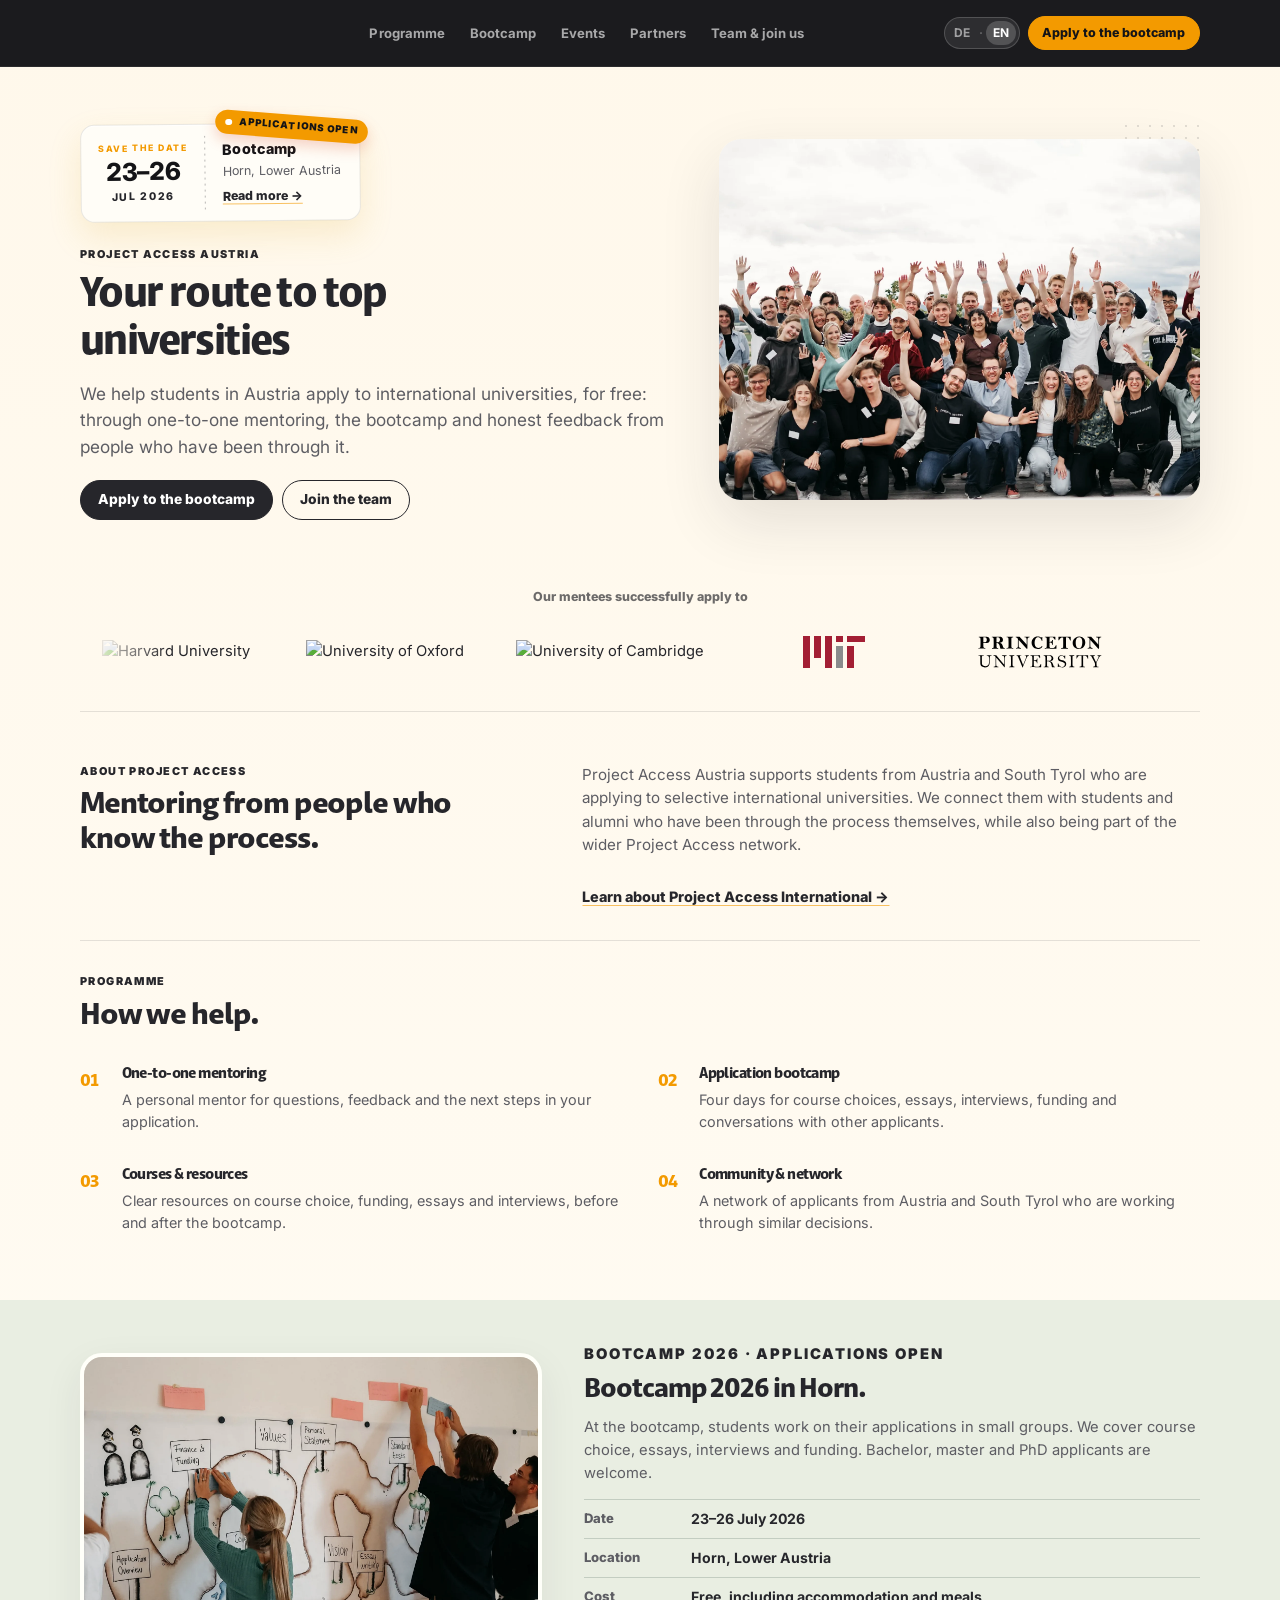
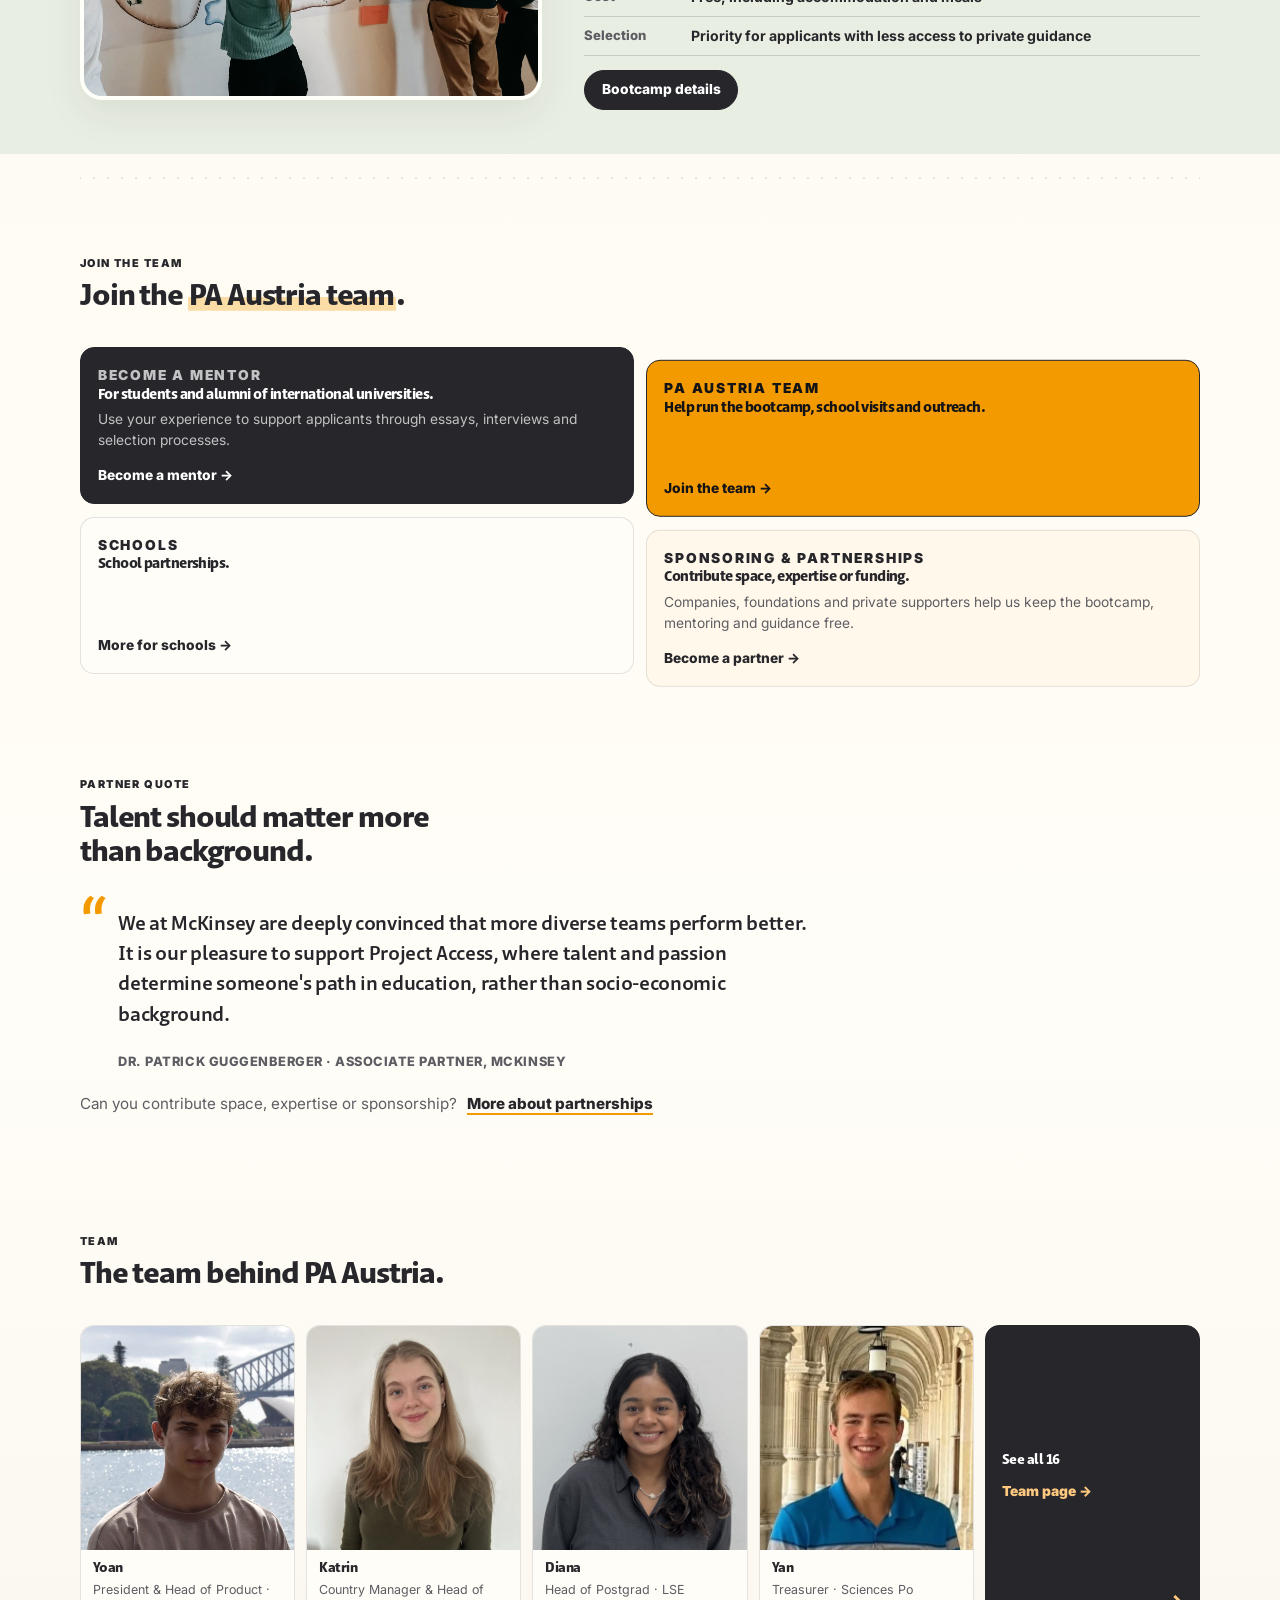
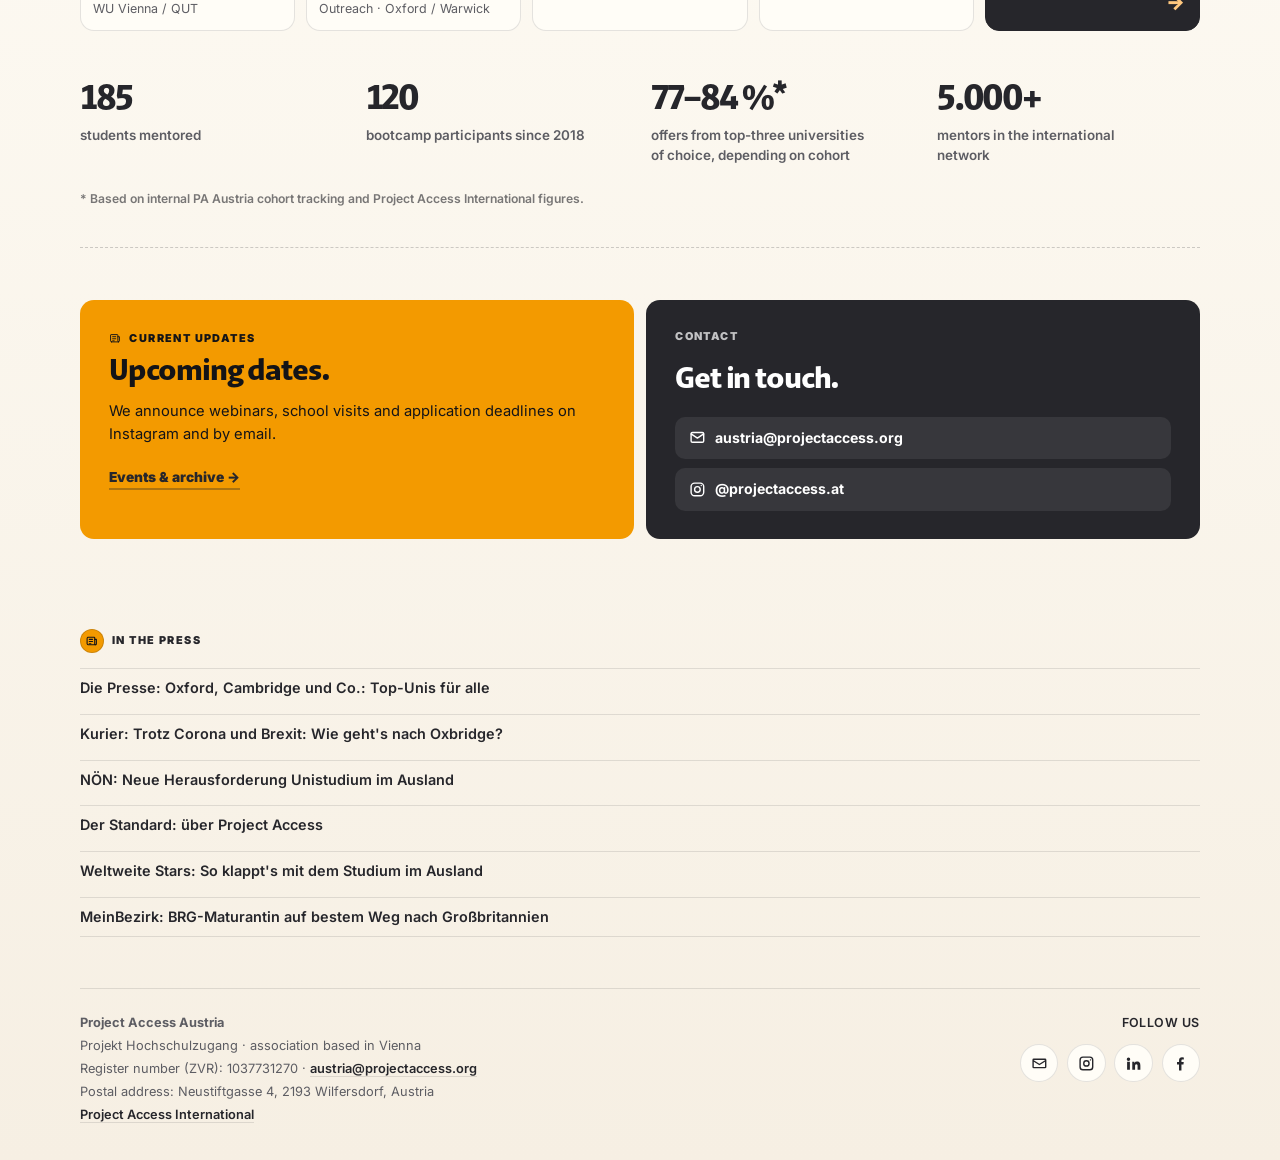
==== en/index.html @ a0879583 "nonsense message" ====
<!doctype html>
<html lang="en">
  <head>
    <meta charset="utf-8" />
    <meta name="viewport" content="width=device-width, initial-scale=1" />

    <title>Project Access Austria – free mentoring for top universities</title>
    <meta name="description" content="Project Access Austria helps students from Austria and South Tyrol apply to Oxford, Cambridge, Harvard, ETH and other top universities – with free one-to-one mentoring, an application bootcamp and honest feedback." />
    <meta name="keywords" content="applying to international universities from Austria, studying abroad Austria, Oxford application Austria, Cambridge application Austria, Harvard application Austria, free university mentoring Austria, Project Access Austria, application bootcamp Austria" />
    <meta name="author" content="Project Access Austria" />
    <meta name="robots" content="index,follow,max-image-preview:large,max-snippet:-1,max-video-preview:-1" />
    <meta name="referrer" content="strict-origin-when-cross-origin" />
    <meta name="theme-color" content="#26262b" />
    <meta name="format-detection" content="telephone=no" />
    <meta name="generator" content="Jinja2 + build.py" />

    <link rel="canonical" href="https://projectaccess.at/en/" />
    <link rel="alternate" hreflang="de" href="https://projectaccess.at/" />
    <link rel="alternate" hreflang="de-AT" href="https://projectaccess.at/" />
    <link rel="alternate" hreflang="en" href="https://projectaccess.at/en/" />
    <link rel="alternate" hreflang="x-default" href="https://projectaccess.at/en/" />

    <meta property="og:type" content="website" />
    <meta property="og:site_name" content="Project Access Austria" />
    <meta property="og:locale" content="en_GB" />
    <meta property="og:locale:alternate" content="de_AT" />
    <meta property="og:title" content="Project Access Austria – free mentoring for top universities" />
    <meta property="og:description" content="Project Access Austria helps students from Austria and South Tyrol apply to Oxford, Cambridge, Harvard, ETH and other top universities – with free one-to-one mentoring, an application bootcamp and honest feedback." />
    <meta property="og:url" content="https://projectaccess.at/en/" />
    <meta property="og:image" content="https://projectaccess.at/assets/DSC07622.webp" />
    <meta property="og:image:alt" content="Participants and mentors at the Project Access Austria bootcamp" />

    <meta name="twitter:card" content="summary_large_image" />
    <meta name="twitter:title" content="Project Access Austria – free mentoring for top universities" />
    <meta name="twitter:description" content="Project Access Austria helps students from Austria and South Tyrol apply to Oxford, Cambridge, Harvard, ETH and other top universities – with free one-to-one mentoring, an application bootcamp and honest feedback." />
    <meta name="twitter:image" content="https://projectaccess.at/assets/DSC07622.webp" />
    <meta name="twitter:image:alt" content="Participants and mentors at the Project Access Austria bootcamp" />

    <link rel="icon" type="image/png" sizes="32x32" href="../assets/pa-favicon-32.png" />
    <link rel="icon" type="image/png" sizes="192x192" href="../assets/pa-favicon-192.png" />
    <link rel="apple-touch-icon" sizes="180x180" href="../assets/pa-favicon-180.png" />

    <link rel="preconnect" href="https://fonts.googleapis.com" />
    <link rel="preconnect" href="https://fonts.gstatic.com" crossorigin />
    <link rel="preconnect" href="https://assets.calendly.com" crossorigin />
    <link
      href="https://fonts.googleapis.com/css2?family=Inter:wght@500;600;700;800;900&display=swap"
      rel="stylesheet"
    />
    <link rel="stylesheet" href="../styles.css" />
    <link href="https://assets.calendly.com/assets/external/widget.css" rel="stylesheet" />

    <script type="application/ld+json">
{
  "@context": "https://schema.org",
  "@graph": [
    {
      "@type": ["NGO", "EducationalOrganization"],
      "@id": "https://projectaccess.at/#organization",
      "name": "Project Access Austria",
      "legalName": "Projekt Hochschulzugang",
      "alternateName": ["PA\u00a0Austria", "Project\u00a0Access\u00a0\u00d6sterreich", "Projekt Hochschulzugang"],
      "url": "https://projectaccess.at/",
      "logo": {
        "@type": "ImageObject",
        "url": "https://projectaccess.at/assets/pa-favicon-192.png",
        "width": 2500,
        "height": 1000
      },
      "image": "https://projectaccess.at/assets/DSC07622.webp",
      "description": "Project\u00a0Access\u00a0Austria is the Austrian chapter of the international Project\u00a0Access network. We support students from Austria and South Tyrol with free one-to-one mentoring, an annual application bootcamp, school visits and webinars to help them apply to selective international universities.",
      "foundingDate": "2018",
      "email": "austria@projectaccess.org",
      "address": {
        "@type": "PostalAddress",
        "streetAddress": "Neustiftgasse 4",
        "postalCode": "2193",
        "addressLocality": "Wilfersdorf",
        "addressRegion": "Nieder\u00f6sterreich",
        "addressCountry": "AT"
      },
      "areaServed": [
        {"@type": "Country", "name": "AT" },
        {"@type": "Country", "name": "IT-32-BZ" }
      ],
      "knowsAbout": ["Applications to international universities", "Studying in the United States", "Studying in the United Kingdom", "Oxford and Cambridge applications", "Personal statements and admissions essays", "Scholarships and university funding", "Mentoring for students", "Studying abroad for students from Austria and South Tyrol"],
      "knowsLanguage": ["de", "en"],
      "identifier": {
        "@type": "PropertyValue",
        "propertyID": "Austrian register number (ZVR)",
        "value": "1037731270"
      },
      "parentOrganization": {
        "@type": "NGO",
        "name": "Project\u00a0Access",
        "url": "https://projectaccess.org"
      },
      "sameAs": ["https://projectaccess.org", "https://www.instagram.com/projectaccess.at/", "https://www.linkedin.com/company/project-access-austria/", "https://www.facebook.com/projectaccessaustria/"],
      "contactPoint": [
        {
          "@type": "ContactPoint",
          "contactType": "general inquiries",
          "email": "austria@projectaccess.org",
          "availableLanguage": ["German", "English"],
          "areaServed": ["AT", "IT-32-BZ"]
        }
      ]
    },
    {
      "@type": "WebSite",
      "@id": "https://projectaccess.at/#website",
      "url": "https://projectaccess.at/",
      "name": "Project Access Austria",
      "inLanguage": ["de-AT", "en"],
      "publisher": {"@id": "https://projectaccess.at/#organization"},
      "description": "Project\u00a0Access\u00a0Austria is the Austrian chapter of the international Project\u00a0Access network. We support students from Austria and South Tyrol with free one-to-one mentoring, an annual application bootcamp, school visits and webinars to help them apply to selective international universities."
    },
    {
      "@type": "WebPage",
      "@id": "https://projectaccess.at/en/#webpage",
      "url": "https://projectaccess.at/en/",
      "name": "Project\u00a0Access\u00a0Austria \u2013 free mentoring for top universities",
      "description": "Project\u00a0Access\u00a0Austria helps students from Austria and South Tyrol apply to Oxford, Cambridge, Harvard, ETH and other top universities \u2013 with free one-to-one mentoring, an application bootcamp and honest feedback.",
      "inLanguage": "en",
      "isPartOf": {"@id": "https://projectaccess.at/#website"},
      "about": {"@id": "https://projectaccess.at/#organization"},
      "primaryImageOfPage": {
        "@type": "ImageObject",
        "url": "https://projectaccess.at/assets/DSC07622.webp"
      }
    }
  ]
}
</script>

    
<script type="application/ld+json">
{
  "@context": "https://schema.org",
  "@type": "OfferCatalog",
  "@id": "https://projectaccess.at/en/#programme",
  "name": "How we help.",
  "url": "https://projectaccess.at/en/#programme",
  "provider": {"@id": "https://projectaccess.at/#organization"},
  "itemListElement": [
    {
      "@type": "Offer",
      "itemOffered": {
        "@type": "Service",
        "name": "One-to-one mentoring",
        "description": "A personal mentor for questions, feedback and the next steps in your application.",
        "provider": {"@id": "https://projectaccess.at/#organization"},
        "areaServed": [{"@type": "Country", "name": "AT"}, {"@type": "Country", "name": "IT-32-BZ"}]
      },
      "price": "0",
      "priceCurrency": "EUR",
      "availability": "https://schema.org/InStock"
    },
    {
      "@type": "Offer",
      "itemOffered": {
        "@type": "Service",
        "name": "Application bootcamp",
        "description": "Four days for course choices, essays, interviews, funding and conversations with other applicants.",
        "provider": {"@id": "https://projectaccess.at/#organization"},
        "areaServed": [{"@type": "Country", "name": "AT"}, {"@type": "Country", "name": "IT-32-BZ"}]
      },
      "price": "0",
      "priceCurrency": "EUR",
      "availability": "https://schema.org/InStock"
    },
    {
      "@type": "Offer",
      "itemOffered": {
        "@type": "Service",
        "name": "Courses \u0026\u00a0resources",
        "description": "Clear resources on course choice, funding, essays and interviews, before and after the bootcamp.",
        "provider": {"@id": "https://projectaccess.at/#organization"},
        "areaServed": [{"@type": "Country", "name": "AT"}, {"@type": "Country", "name": "IT-32-BZ"}]
      },
      "price": "0",
      "priceCurrency": "EUR",
      "availability": "https://schema.org/InStock"
    },
    {
      "@type": "Offer",
      "itemOffered": {
        "@type": "Service",
        "name": "Community \u0026\u00a0network",
        "description": "A network of applicants from Austria and South Tyrol who are working through similar decisions.",
        "provider": {"@id": "https://projectaccess.at/#organization"},
        "areaServed": [{"@type": "Country", "name": "AT"}, {"@type": "Country", "name": "IT-32-BZ"}]
      },
      "price": "0",
      "priceCurrency": "EUR",
      "availability": "https://schema.org/InStock"
    }
  ]
}
</script>

  </head>
  <body>
        <header class="site-header">
      <a class="brand" href="index.html#top" aria-label="Project Access Austria home">
        <img class="brand-logo" src="https://projectaccess.org/wp-content/uploads/2025/05/Frame-5.svg" alt="" aria-hidden="true" />
      </a>
      <div class="header-actions">
        <a class="lang-switch" href="../index.html" aria-label="Language">
          <span class="lang-switch-link" >DE</span>
          <span class="lang-switch-sep" aria-hidden="true">·</span>
          <span class="lang-switch-link is-active" aria-current="true">EN</span>
        </a>
        
        <a class="button button-small header-cta" href="https://airtable.com/appSrxV1MH9LEChsv/shrIVlh0hcQlHqStE">
          
          <span class="header-cta-label header-cta-label-full">Apply to the bootcamp</span>
          
        </a>
        
      </div>
      <input
        id="site-nav-toggle"
        class="nav-toggle-input"
        type="checkbox"
        aria-label="Open menu"
      />
      <label for="site-nav-toggle" class="nav-toggle" aria-hidden="true">
        <span class="nav-toggle-bars" aria-hidden="true"></span>
      </label>
      <div class="nav-shell-panel">
        <nav class="nav" aria-label="Main navigation">
          <a href="index.html#programme">Programme</a>
          <a href="bootcamp.html">Bootcamp</a>
          <a href="events.html">Events</a>
          <a href="partners.html">Partners</a>
          <a href="team.html">Team &amp; join us</a>
        </nav>
        <a class="mobile-lang-link" href="../index.html">Deutsche Version</a>
      </div>
    </header>

    <main id="top">
      
      <section class="hero section-shell">
        <div class="hero-copy">
          <a class="save-the-date" href="bootcamp.html">
            <div class="save-the-date-date">
              <span class="save-the-date-kicker">Save the date</span>
              <span class="save-the-date-day">23–26</span>
              <span class="save-the-date-month">Jul 2026</span>
            </div>
            <span class="save-the-date-perf" aria-hidden="true"></span>
            <div class="save-the-date-body">
              <p class="save-the-date-event">Bootcamp</p>
              <p class="save-the-date-location">Horn, Lower Austria</p>
              <span class="save-the-date-link">Read more →</span>
            </div>
            <span class="save-the-date-status">
              <span class="save-the-date-pulse" aria-hidden="true"></span>
              <span>Applications open</span>
            </span>
          </a>
          <p class="eyebrow">Project Access Austria</p>
          <h1>Your route to top universities</h1>
          <p class="lead">We help students in Austria apply to international universities, for free: through one-to-one mentoring, the bootcamp and honest feedback from people who have been through it.</p>
          <div class="hero-actions">
            <a class="button" href="https://airtable.com/appSrxV1MH9LEChsv/shrIVlh0hcQlHqStE">Apply to the bootcamp</a>
            <a class="button button-secondary" href="https://projectaccess.org/austria-various-roles">Join the team</a>
          </div>
        </div>

        <div class="hero-media" aria-label="At the Project Access Austria bootcamp">
          <img src="../assets/DSC07622.webp" alt="Group photo from the Project Access Austria bootcamp with participants and mentors" fetchpriority="high" decoding="async" />
        </div>
      </section>

      <section class="university-carousel section-shell" aria-label="Universities in the Project Access network">
        <p class="university-carousel-label">Our mentees successfully apply to</p>
        <div class="university-carousel-viewport">
          <div class="university-carousel-track">
            <span class="university-logo">
              <img src="https://projectaccess.org/wp-content/uploads/2025/08/file-15-1-1.svg" alt="Harvard University" loading="lazy" />
            </span>
            <span class="university-logo">
              <img src="https://projectaccess.org/wp-content/uploads/2025/08/file-14-1-1.svg" alt="University of Oxford" loading="lazy" />
            </span>
            <span class="university-logo">
              <img src="https://projectaccess.org/wp-content/uploads/2025/08/Group-18-1.svg" alt="University of Cambridge" loading="lazy" />
            </span>
            <span class="university-logo">
              <img src="../assets/uni-logos/mit.svg" alt="Massachusetts Institute of Technology" loading="lazy" />
            </span>
            <span class="university-logo">
              <img src="../assets/uni-logos/princeton.svg" alt="Princeton University" loading="lazy" />
            </span>
            <span class="university-logo">
              <img src="../assets/uni-logos/yale.svg" alt="Yale University" loading="lazy" />
            </span>
            <span class="university-logo">
              <img src="../assets/uni-logos/hec.svg" alt="HEC Paris" loading="lazy" />
            </span>
            <span class="university-logo">
              <img src="../assets/uni-logos/lse.webp" alt="London School of Economics" loading="lazy" />
            </span>
            <span class="university-logo">
              <img src="../assets/uni-logos/ucl.webp" alt="University College London" loading="lazy" />
            </span>
            <span class="university-logo">
              <img src="https://projectaccess.org/wp-content/uploads/2025/08/Stanford_wordmark_2012-1-2.svg" alt="Stanford University" loading="lazy" />
            </span>
            <span class="university-logo">
              <img src="https://projectaccess.org/wp-content/uploads/2025/08/file-9-1-1.svg" alt="Columbia University" loading="lazy" />
            </span>
            <span class="university-logo">
              <img src="https://projectaccess.org/wp-content/uploads/2025/08/file-5-1-1.svg" alt="ETH Zurich" loading="lazy" />
            </span>
            <span class="university-logo">
              <img src="https://projectaccess.org/wp-content/uploads/2025/08/file-4-1-1.svg" alt="Sciences Po" loading="lazy" />
            </span>
            <span class="university-logo">
              <img src="https://projectaccess.org/wp-content/uploads/2025/08/file-3-1-1.svg" alt="Bocconi University" loading="lazy" />
            </span>
            <span class="university-logo" aria-hidden="true">
              <img src="https://projectaccess.org/wp-content/uploads/2025/08/file-15-1-1.svg" alt="" loading="lazy" />
            </span>
            <span class="university-logo" aria-hidden="true">
              <img src="https://projectaccess.org/wp-content/uploads/2025/08/file-14-1-1.svg" alt="" loading="lazy" />
            </span>
            <span class="university-logo" aria-hidden="true">
              <img src="https://projectaccess.org/wp-content/uploads/2025/08/Group-18-1.svg" alt="" loading="lazy" />
            </span>
            <span class="university-logo" aria-hidden="true">
              <img src="../assets/uni-logos/mit.svg" alt="" loading="lazy" />
            </span>
            <span class="university-logo" aria-hidden="true">
              <img src="../assets/uni-logos/princeton.svg" alt="" loading="lazy" />
            </span>
            <span class="university-logo" aria-hidden="true">
              <img src="../assets/uni-logos/yale.svg" alt="" loading="lazy" />
            </span>
            <span class="university-logo" aria-hidden="true">
              <img src="../assets/uni-logos/hec.svg" alt="" loading="lazy" />
            </span>
            <span class="university-logo" aria-hidden="true">
              <img src="../assets/uni-logos/lse.webp" alt="" loading="lazy" />
            </span>
            <span class="university-logo" aria-hidden="true">
              <img src="../assets/uni-logos/ucl.webp" alt="" loading="lazy" />
            </span>
            <span class="university-logo" aria-hidden="true">
              <img src="https://projectaccess.org/wp-content/uploads/2025/08/Stanford_wordmark_2012-1-2.svg" alt="" loading="lazy" />
            </span>
            <span class="university-logo" aria-hidden="true">
              <img src="https://projectaccess.org/wp-content/uploads/2025/08/file-9-1-1.svg" alt="" loading="lazy" />
            </span>
            <span class="university-logo" aria-hidden="true">
              <img src="https://projectaccess.org/wp-content/uploads/2025/08/file-5-1-1.svg" alt="" loading="lazy" />
            </span>
            <span class="university-logo" aria-hidden="true">
              <img src="https://projectaccess.org/wp-content/uploads/2025/08/file-4-1-1.svg" alt="" loading="lazy" />
            </span>
            <span class="university-logo" aria-hidden="true">
              <img src="https://projectaccess.org/wp-content/uploads/2025/08/file-3-1-1.svg" alt="" loading="lazy" />
            </span>
          </div>
        </div>
      </section>

      <section class="intro section-shell">
        <div>
          <p class="eyebrow">About Project Access</p>
          <h2>Mentoring from people who know the process.</h2>
        </div>
        <div class="text-stack">
          <p>Project Access Austria supports students from Austria and South Tyrol who are applying to selective international universities. We connect them with students and alumni who have been through the process themselves, while also being part of the wider Project Access network.</p>
          <a class="inline-link" href="https://projectaccess.org">Learn about Project Access International →</a>
        </div>
      </section>

      <section class="section-shell" id="programme">
        <div class="section-heading">
          <p class="eyebrow">Programme</p>
          <h2>How we help.</h2>
        </div>
        <ol class="program-list">
          <li>
            <h3>One-to-one mentoring</h3>
            <p>A personal mentor for questions, feedback and the next steps in your application.</p>
          </li>
          <li>
            <h3>Application bootcamp</h3>
            <p>Four days for course choices, essays, interviews, funding and conversations with other applicants.</p>
          </li>
          <li>
            <h3>Courses &amp; resources</h3>
            <p>Clear resources on course choice, funding, essays and interviews, before and after the bootcamp.</p>
          </li>
          <li>
            <h3>Community &amp; network</h3>
            <p>A network of applicants from Austria and South Tyrol who are working through similar decisions.</p>
          </li>
        </ol>
      </section>

      <section class="bootcamp section-shell" id="bootcamp">
        <div class="image-collage">
          <img src="../assets/DSC07694.webp" alt="Participants at a PA Austria workshop" loading="lazy" decoding="async" />
        </div>
        <div class="bootcamp-copy">
          <p class="eyebrow">Bootcamp 2026 · applications open</p>
          <h2>Bootcamp 2026 in Horn.</h2>
          <p>At the bootcamp, students work on their applications in small groups. We cover course choice, essays, interviews and funding. Bachelor, master and PhD applicants are welcome.</p>
          <dl class="details">
            <div>
              <dt>Date</dt>
              <dd>23–26 July 2026</dd>
            </div>
            <div>
              <dt>Location</dt>
              <dd>Horn, Lower Austria</dd>
            </div>
            <div>
              <dt>Cost</dt>
              <dd>Free, including accommodation and meals</dd>
            </div>
            <div>
              <dt>Selection</dt>
              <dd>Priority for applicants with less access to private guidance</dd>
            </div>
          </dl>
          <a class="button" href="bootcamp.html">Bootcamp details</a>
        </div>
      </section>

      <span class="divider-dots" aria-hidden="true"></span>

      <section class="section-shell" id="engagement">
        <div class="section-heading">
          <p class="eyebrow">Join the team</p>
          <h2>Join the <span class="mark">PA Austria team</span>.</h2>
        </div>
        <div class="bento">
          <article class="bento-tile w-3 accent-ink">
            <div>
              <p class="eyebrow" style="color: rgba(255, 255, 255, 0.72);">Become a mentor</p>
              <h3>For students and alumni of international universities.</h3>
              <p>Use your experience to support applicants through essays, interviews and selection processes.</p>
            </div>
            <a class="tile-link" href="team.html">Become a mentor →</a>
          </article>
          <article class="bento-tile w-3 accent-yellow">
            <div>
              <p class="eyebrow">PA Austria team</p>
              <h3>Help run the bootcamp, school visits and outreach.</h3>
            </div>
            <a class="tile-link" href="team.html">Join the team →</a>
          </article>
          <article class="bento-tile w-3">
            <div>
              <p class="eyebrow">Schools</p>
              <h3>School partnerships.</h3>
            </div>
            <a class="tile-link" href="partners.html#schools">More for schools →</a>
          </article>
          <article class="bento-tile w-3 accent-cream">
            <div>
              <p class="eyebrow">Sponsoring &amp; partnerships</p>
              <h3>Contribute space, expertise or funding.</h3>
              <p>Companies, foundations and private supporters help us keep the bootcamp, mentoring and guidance free.</p>
            </div>
            <a class="tile-link" href="partners.html">Become a partner →</a>
          </article>
        </div>
      </section>

      <section class="section-shell partners">
        <div class="section-heading">
          <p class="eyebrow">Partner quote</p>
          <h2>Talent should matter more than background.</h2>
        </div>
        <blockquote class="quote">
          <p>We at McKinsey are deeply convinced that more diverse teams perform better. It is our pleasure to support Project Access, where talent and passion determine someone&#39;s path in education, rather than socio-economic background.</p>
          <footer>Dr. Patrick Guggenberger · Associate Partner, McKinsey</footer>
        </blockquote>
        <p class="partners-cta">
          Can you contribute space, expertise or sponsorship?
          <a href="partners.html">More about partnerships</a>
        </p>
      </section>

      <section class="team-section section-shell" id="team">
        <div class="section-heading">
          <p class="eyebrow">Team</p>
          <h2>The team behind PA Austria.</h2>
        </div>
        <div class="team-grid">
          <article class="team-card">
            <img src="../assets/DSC0130.webp" alt="Yoan – President &amp; Head of Product · WU Vienna / QUT" loading="lazy" decoding="async" />
            <h3>Yoan</h3>
            <p>President &amp; Head of Product · WU Vienna / QUT</p>
          </article>
          <article class="team-card">
            <img src="../assets/Katrin_Outreach.webp" alt="Katrin – Country Manager &amp; Head of Outreach · Oxford / Warwick" loading="lazy" decoding="async" />
            <h3>Katrin</h3>
            <p>Country Manager &amp; Head of Outreach · Oxford / Warwick</p>
          </article>
          <article class="team-card">
            <img src="../assets/Diana.webp" alt="Diana – Head of Postgrad · LSE" loading="lazy" decoding="async" />
            <h3>Diana</h3>
            <p>Head of Postgrad · LSE</p>
          </article>
          <article class="team-card">
            <img src="../assets/Yan.webp" alt="Yan – Treasurer · Sciences Po" loading="lazy" decoding="async" />
            <h3>Yan</h3>
            <p>Treasurer · Sciences Po</p>
          </article>
          <a class="team-card team-cta-card" href="team.html" aria-label="View all 16 team members">
            <h3>See all 16</h3>
            <strong>Team page →</strong>
          </a>
        </div>
      </section>

      <section class="stats section-shell" aria-label="Project Access Austria in numbers">
        <article>
          <strong>185</strong>
          <span>students mentored</span>
        </article>
        <article>
          <strong>120</strong>
          <span>bootcamp participants since 2018</span>
        </article>
        <article>
          <strong>77–84 %*</strong>
          <span>offers from top-three universities of choice, depending on cohort</span>
        </article>
        <article>
          <strong>5.000+</strong>
          <span>mentors in the international network</span>
        </article>
        <p class="stats-note">* Based on internal PA Austria cohort tracking and Project Access International figures.</p>
      </section>

      <section class="news-contact section-shell" id="contact">
        <div class="event-card">
          <p class="eyebrow news-eyebrow">
            <svg class="news-icon" viewBox="0 0 24 24" fill="none" stroke="currentColor" stroke-width="1.8" stroke-linecap="round" stroke-linejoin="round" aria-hidden="true">
              <path d="M5 19a2 2 0 0 1-2-2V6a1 1 0 0 1 1-1h12a1 1 0 0 1 1 1v11a2 2 0 0 0 2 2H5Z" />
              <path d="M17 9h3v8a2 2 0 0 1-2 2" />
              <path d="M7 9h6" />
              <path d="M7 13h6" />
              <path d="M7 17h3" />
            </svg>
            <span>Current updates</span>
          </p>
          <h2>Upcoming dates.</h2>
          <p>We announce webinars, school visits and application deadlines on Instagram and by email.</p>
          <a class="inline-link" href="events.html">Events &amp; archive →</a>
        </div>
        <div class="contact-card">
          <p class="eyebrow">Contact</p>
          <h2>Get in touch.</h2>
          <a href="mailto:austria@projectaccess.org">
            <svg class="contact-icon" viewBox="0 0 24 24" fill="none" stroke="currentColor" stroke-width="2" stroke-linecap="round" stroke-linejoin="round" aria-hidden="true">
              <rect x="3" y="5" width="18" height="14" rx="2" />
              <path d="m3 7 9 6 9-6" />
            </svg>
            <span>austria@projectaccess.org</span>
          </a>
          <a href="https://www.instagram.com/projectaccess.at/">
            <svg class="contact-icon" viewBox="0 0 24 24" fill="none" stroke="currentColor" stroke-width="2" stroke-linecap="round" stroke-linejoin="round" aria-hidden="true">
              <rect x="3" y="3" width="18" height="18" rx="5" />
              <circle cx="12" cy="12" r="4" />
              <circle cx="17.5" cy="6.5" r="1" fill="currentColor" stroke="none" />
            </svg>
            <span>@projectaccess.at</span>
          </a>
        </div>
      </section>

            <section class="press section-shell">
        <p class="eyebrow press-eyebrow">
          <svg class="press-icon" viewBox="0 0 24 24" fill="none" stroke="currentColor" stroke-width="2" stroke-linecap="round" stroke-linejoin="round" aria-hidden="true">
            <path d="M5 19a2 2 0 0 1-2-2V6a1 1 0 0 1 1-1h12a1 1 0 0 1 1 1v11a2 2 0 0 0 2 2H5Z" />
            <path d="M17 9h3v8a2 2 0 0 1-2 2" />
            <path d="M7 9h6" />
            <path d="M7 13h6" />
            <path d="M7 17h3" />
          </svg>
          <span>In the press</span>
        </p>
        <ul class="press-list">
          <li><a href="https://www.diepresse.com/5494575/oxford-cambridge-und-co-top-unis-fur-alle">Die Presse: Oxford, Cambridge und Co.: Top-Unis für alle</a></li>
          <li><a href="https://kurier.at/kiku/trotz-corona-covid19-und-brexit-wie-gehts-hier-zu-oxbridge/400849982">Kurier: Trotz Corona und Brexit: Wie geht&#39;s nach Oxbridge?</a></li>
          <li><a href="https://www.noen.at/moedling/moedling-neue-herausforderung-unistudium-im-ausland-moedling-auslandsstudium-studium-217793508">NÖN: Neue Herausforderung Unistudium im Ausland</a></li>
          <li><a href="https://www.pressreader.com/austria/der-standard/20190720/282011853953461">Der Standard: über Project Access</a></li>
          <li><a href="https://weltweitestars.com/lifestyle/so-klappts-mit-dem-studium-im-ausland/">Weltweite Stars: So klappt&#39;s mit dem Studium im Ausland</a></li>
          <li><a href="https://www.meinbezirk.at/klosterneuburg/c-lokales/brg-maturantin-auf-bestem-weg-nach-grossbritannien_a2915174">MeinBezirk: BRG-Maturantin auf bestem Weg nach Großbritannien</a></li>
        </ul>
      </section>


    </main>
    
    <footer class="footer">
      <div class="footer-info">
        <strong>Project Access Austria</strong>
        <p>Projekt Hochschulzugang · association based in Vienna</p>
        <p>Register number (ZVR): 1037731270 · <a href="mailto:austria@projectaccess.org">austria@projectaccess.org</a></p>
        <p>Postal address: Neustiftgasse 4, 2193 Wilfersdorf, Austria</p>
        <p>
          <a href="https://projectaccess.org">Project Access International</a>
        </p>
        <p class="footer-lang-link">
          <a href="../index.html">Deutsche Version</a>
        </p>
      </div>
      <div class="footer-socials">
        <span class="footer-socials-heading">Follow us</span>
        <ul class="footer-socials-list">
          
          <li>
            <a class="footer-social footer-social-email"
               href="mailto:austria@projectaccess.org"
               aria-label="Email Project Access Austria"
               >
              <span class="footer-social-icon" aria-hidden="true"><svg viewBox="0 0 24 24" aria-hidden="true" focusable="false"><path d="M4 5h16a2 2 0 0 1 2 2v10a2 2 0 0 1-2 2H4a2 2 0 0 1-2-2V7a2 2 0 0 1 2-2zm0 2v.4l8 5 8-5V7H4zm16 2.7-7.47 4.67a1 1 0 0 1-1.06 0L4 9.7V17h16V9.7z"/></svg></span>
              <span class="footer-social-label">E-Mail</span>
            </a>
          </li>
          
          <li>
            <a class="footer-social footer-social-instagram"
               href="https://www.instagram.com/projectaccess.at/"
               aria-label="Project Access Austria on Instagram"
               target="_blank" rel="noopener">
              <span class="footer-social-icon" aria-hidden="true"><svg viewBox="0 0 24 24" aria-hidden="true" focusable="false"><path d="M7 2h10a5 5 0 0 1 5 5v10a5 5 0 0 1-5 5H7a5 5 0 0 1-5-5V7a5 5 0 0 1 5-5zm0 2a3 3 0 0 0-3 3v10a3 3 0 0 0 3 3h10a3 3 0 0 0 3-3V7a3 3 0 0 0-3-3H7zm5 3.2a4.8 4.8 0 1 1 0 9.6 4.8 4.8 0 0 1 0-9.6zm0 2a2.8 2.8 0 1 0 0 5.6 2.8 2.8 0 0 0 0-5.6zM17.8 6a1 1 0 1 1 0 2 1 1 0 0 1 0-2z"/></svg></span>
              <span class="footer-social-label">Instagram</span>
            </a>
          </li>
          
          <li>
            <a class="footer-social footer-social-linkedin"
               href="https://www.linkedin.com/company/project-access-austria/"
               aria-label="Project Access Austria on LinkedIn"
               target="_blank" rel="noopener">
              <span class="footer-social-icon" aria-hidden="true"><svg viewBox="0 0 24 24" aria-hidden="true" focusable="false"><path d="M4.98 3.5a2.5 2.5 0 1 1 0 5 2.5 2.5 0 0 1 0-5zM3 9.75h4V21H3V9.75zM9.5 9.75h3.83v1.54h.05a4.2 4.2 0 0 1 3.78-2.08c4.04 0 4.79 2.66 4.79 6.12V21h-4v-4.94c0-1.18-.02-2.7-1.65-2.7-1.65 0-1.9 1.29-1.9 2.62V21h-4V9.75z"/></svg></span>
              <span class="footer-social-label">LinkedIn</span>
            </a>
          </li>
          
          <li>
            <a class="footer-social footer-social-facebook"
               href="https://www.facebook.com/projectaccessaustria/"
               aria-label="Project Access Austria on Facebook"
               target="_blank" rel="noopener">
              <span class="footer-social-icon" aria-hidden="true"><svg viewBox="0 0 24 24" aria-hidden="true" focusable="false"><path d="M13.5 22v-8.5h2.86l.43-3.32H13.5V8.06c0-.96.27-1.62 1.65-1.62h1.76V3.47A23.5 23.5 0 0 0 14.34 3.3c-2.55 0-4.3 1.56-4.3 4.42v2.46H7.18v3.32h2.86V22h3.46z"/></svg></span>
              <span class="footer-social-label">Facebook</span>
            </a>
          </li>
          
        </ul>
      </div>
    </footer>

    <script src="https://assets.calendly.com/assets/external/widget.js" type="text/javascript" async></script>
    <script type="text/javascript">
      window.addEventListener("load", function () {
        if (!window.Calendly) {
          return;
        }

        window.Calendly.initBadgeWidget({
          url: "https://calendly.com/austria-projectaccess/dein-call-mit-project-access",
          text: "Book a call with us!",
          color: "#26262b",
          textColor: "#fffdf7",
          branding: true
        });
      });
    </script>
  </body>
</html>
---- styles.css ----
@font-face {
  font-family: "Jali Latin";
  font-style: normal;
  font-weight: 400;
  font-display: swap;
  src:
    url("assets/fonts/jali-latin-regular.woff2") format("woff2"),
    url("assets/fonts/jali-latin-regular.woff") format("woff");
}

@font-face {
  font-family: "Jali Latin";
  font-style: normal;
  font-weight: 700;
  font-display: swap;
  src:
    url("assets/fonts/jali-latin-bold.woff2") format("woff2"),
    url("assets/fonts/jali-latin-bold.woff") format("woff");
}

:root {
  --ink: #26262b;
  --ink-deep: #141417;
  --muted: #5d5d63;
  --cream: #fff8eb;
  --paper: #fffdf7;
  --yellow: #f39a00;
  --yellow-soft: #ffc87f;
  --yellow-glow: rgba(243, 154, 0, 0.22);
  --green-soft: #e9eee2;
  --line: rgba(38, 38, 43, 0.12);
  --line-strong: rgba(38, 38, 43, 0.22);
  --shadow: 0 14px 38px rgba(38, 38, 43, 0.08);
  --shadow-lift: 0 22px 60px rgba(38, 38, 43, 0.12);
  --radius-lg: 22px;
  --radius-md: 14px;
  --radius-sm: 10px;
  --max: 1120px;
}

* {
  box-sizing: border-box;
}

html {
  scroll-behavior: smooth;
}

body {
  margin: 0;
  overflow-x: hidden;
  color: var(--ink);
  background: linear-gradient(180deg, var(--cream) 0%, #fffdf7 60%, #f6efe3 100%);
  font-size: 0.92rem;
  font-family: Inter, ui-sans-serif, system-ui, -apple-system, BlinkMacSystemFont, "Segoe UI", sans-serif;
  line-height: 1.55;
}

img {
  display: block;
  max-width: 100%;
  filter: none;
  mix-blend-mode: normal;
}

a {
  color: inherit;
  text-decoration: none;
}

p,
h1,
h2,
h3 {
  margin-top: 0;
}

p {
  color: var(--muted);
}

h1,
h2,
h3 {
  font-family: "Jali Latin", Inter, ui-sans-serif, system-ui, sans-serif;
  font-weight: 700;
  letter-spacing: -0.035em;
  line-height: 1.05;
}

h1 {
  margin-bottom: 0.85rem;
  font-size: clamp(2rem, 4.6vw, 3.7rem);
}

h2 {
  max-width: 22ch;
  margin-bottom: 0.65rem;
  font-size: clamp(1.4rem, 2.6vw, 2.05rem);
}

h3 {
  margin-bottom: 0.35rem;
  font-size: 1rem;
}

/* Decorative inline mark — used sparingly on key words */
.mark {
  display: inline;
  background-image: linear-gradient(120deg, rgba(243, 154, 0, 0.32) 0%, rgba(243, 154, 0, 0.32) 100%);
  background-repeat: no-repeat;
  background-size: 100% 0.42em;
  background-position: 0 86%;
  padding: 0 0.05em;
}

/* HEADER */
.site-header {
  position: sticky;
  top: 0;
  z-index: 20;
  display: grid;
  grid-template-columns: auto 1fr auto;
  gap: 1.1rem;
  align-items: center;
  width: 100%;
  margin: 0 auto;
  padding-block: 1rem;
  padding-inline: max(1rem, calc((100% - var(--max)) / 2));
  background: rgba(20, 20, 23, 0.97);
  backdrop-filter: saturate(140%) blur(10px);
  -webkit-backdrop-filter: saturate(140%) blur(10px);
  border-bottom: 1px solid rgba(255, 255, 255, 0.07);
}

/* The .nav-shell-panel is the centered desktop grid item that holds the nav.
   Using the wrapper itself is more reliable than
   `display: contents`, which can drop the nav onto a second row in some
   browsers. The hamburger checkbox + label are hidden on desktop and only
   revealed in the mobile media queries below. */
.nav-shell-panel {
  display: flex;
  grid-column: 2;
  grid-row: 1;
  justify-self: center;
  min-width: 0;
}

/* Visually hide the checkbox while keeping it focusable via keyboard so
   pressing Space/Enter still toggles the menu without JavaScript. */
.nav-toggle-input {
  position: absolute;
  width: 1px;
  height: 1px;
  margin: -1px;
  padding: 0;
  overflow: hidden;
  clip: rect(0 0 0 0);
  clip-path: inset(50%);
  white-space: nowrap;
  border: 0;
}

.nav-toggle {
  display: none;
  align-items: center;
  gap: 0.5rem;
  padding: 0.5rem 0.85rem;
  color: #fff;
  background: rgba(255, 255, 255, 0.08);
  border: 1px solid rgba(255, 255, 255, 0.2);
  border-radius: 999px;
  font-size: 0.78rem;
  font-weight: 800;
  letter-spacing: 0.01em;
  cursor: pointer;
  user-select: none;
  -webkit-tap-highlight-color: transparent;
  transition: background 160ms ease, color 160ms ease, border-color 160ms ease;
}

.nav-toggle-input:focus-visible + .nav-toggle {
  outline: 2px solid var(--yellow);
  outline-offset: 2px;
}

.nav-toggle-bars {
  position: relative;
  display: inline-block;
  width: 1.05rem;
  height: 0.78rem;
  background-image: linear-gradient(currentColor, currentColor);
  background-size: 100% 2px;
  background-position: center;
  background-repeat: no-repeat;
  transition: background-size 180ms ease;
}

.nav-toggle-bars::before,
.nav-toggle-bars::after {
  content: "";
  position: absolute;
  left: 0;
  right: 0;
  height: 2px;
  background: currentColor;
  border-radius: 2px;
  transform-origin: center;
  transition: transform 200ms ease, top 200ms ease, bottom 200ms ease;
}

.nav-toggle-bars::before {
  top: 0;
}

.nav-toggle-bars::after {
  bottom: 0;
}

.nav-toggle-input:checked + .nav-toggle .nav-toggle-bars {
  background-size: 0 2px;
}

.nav-toggle-input:checked + .nav-toggle .nav-toggle-bars::before {
  top: 50%;
  transform: translateY(-50%) rotate(45deg);
}

.nav-toggle-input:checked + .nav-toggle .nav-toggle-bars::after {
  bottom: 50%;
  transform: translateY(50%) rotate(-45deg);
}

.nav-toggle-input:checked + .nav-toggle {
  background: rgba(255, 255, 255, 0.16);
  color: #fff;
  border-color: rgba(255, 255, 255, 0.35);
}

.brand {
  display: inline-flex;
  grid-column: 1;
  grid-row: 1;
  align-items: center;
  gap: 0.6rem;
  font-weight: 900;
}

.brand-logo {
  width: clamp(7.4rem, 13vw, 9.4rem);
  height: auto;
}

.nav {
  display: flex;
  flex-wrap: nowrap;
  justify-content: center;
  gap: 0.25rem;
  width: fit-content;
  max-width: 100%;
  min-width: 0;
}

.nav a {
  padding: 0.4rem 0.65rem;
  color: rgba(255, 255, 255, 0.62);
  font-size: 0.82rem;
  font-weight: 700;
  letter-spacing: 0.005em;
  white-space: nowrap;
  transition: color 160ms ease;
}

.nav a:hover {
  color: #fff;
}

/* BUTTONS */
.button {
  display: inline-flex;
  align-items: center;
  justify-content: center;
  min-height: 2.5rem;
  padding: 0.6rem 1.05rem;
  color: #fff;
  background: var(--ink);
  border: 1.5px solid var(--ink);
  border-radius: 999px;
  font-size: 0.86rem;
  font-weight: 800;
  line-height: 1;
  transition: transform 160ms ease, background 160ms ease;
}

.button:hover {
  transform: translateY(-1px);
  background: #000;
}

.button-secondary {
  color: var(--ink);
  background: transparent;
}

.button-secondary:hover {
  background: rgba(38, 38, 43, 0.06);
}

.button-small {
  min-height: 2.15rem;
  padding: 0.5rem 0.85rem;
  font-size: 0.78rem;
}

/* HEADER ACTIONS: language switch + CTA */
.header-actions {
  display: inline-flex;
  align-items: center;
  gap: 0.5rem;
  grid-column: 3;
  grid-row: 1;
  justify-self: end;
}

.lang-switch {
  display: inline-flex;
  align-items: center;
  gap: 0.15rem;
  padding: 0.18rem;
  border: 1px solid rgba(255, 255, 255, 0.18);
  border-radius: 999px;
  background: rgba(255, 255, 255, 0.08);
  font-size: 0.75rem;
  font-weight: 700;
  letter-spacing: 0.04em;
  transition: border-color 160ms ease, background 160ms ease;
}

.lang-switch:hover {
  background: rgba(255, 255, 255, 0.14);
  border-color: rgba(255, 255, 255, 0.28);
}

.lang-switch-link {
  display: inline-flex;
  min-width: 1.85rem;
  justify-content: center;
  padding: 0.18rem 0.35rem;
  color: rgba(255, 255, 255, 0.55);
  border-radius: 999px;
  text-transform: uppercase;
  transition: color 160ms ease, background 160ms ease;
}

.lang-switch-link.is-active {
  color: #fff;
  background: rgba(255, 255, 255, 0.18);
}

.lang-switch-sep {
  color: rgba(255, 255, 255, 0.25);
  line-height: 1;
}

/* Orange CTA button in the header */
.header-actions .button {
  background: var(--yellow);
  border-color: var(--yellow);
  color: var(--ink-deep);
}

.header-actions .button:hover {
  background: #d98a00;
  border-color: #d98a00;
  color: var(--ink-deep);
}

.header-cta-label-short,
.mobile-lang-link,
.footer-lang-link {
  display: none;
}

/* SHELL */
.section-shell {
  width: min(calc(100% - 2rem), var(--max));
  margin: 0 auto;
  padding: clamp(2rem, 4vw, 3.6rem) 0;
}

/* HERO */
.hero {
  display: grid;
  grid-template-columns: minmax(0, 1.1fr) minmax(18rem, 0.9fr);
  gap: clamp(1.6rem, 4vw, 3.2rem);
  align-items: center;
  padding-top: clamp(2rem, 4vw, 3.6rem);
}

.hero h1 {
  max-width: 17ch;
  font-size: clamp(1.85rem, 3.6vw, 2.85rem);
}

.hero-actions {
  display: flex;
  flex-wrap: wrap;
  gap: 0.6rem;
  margin-top: 1.2rem;
}

/* Save-the-date ticket — replaces the old hero status pill.
   A small paper card with a date stub on the left, dashed perforation,
   event/location/CTA on the right, and an angled "applications open"
   stamp pinned to the top-right corner. */
.save-the-date {
  position: relative;
  display: inline-grid;
  grid-template-columns: auto auto 1fr;
  align-items: stretch;
  margin: 0.4rem 0 1.4rem;
  background: var(--paper);
  border: 1px solid rgba(38, 38, 43, 0.10);
  border-radius: 14px;
  box-shadow:
    0 14px 32px rgba(220, 178, 58, 0.18),
    0 1px 0 rgba(255, 255, 255, 0.85) inset;
  color: inherit;
  text-decoration: none;
  cursor: pointer;
  transform: rotate(-0.6deg);
  transform-origin: top left;
  transition:
    transform 0.22s ease,
    box-shadow 0.22s ease;
}

.save-the-date:hover {
  transform: rotate(-2.1deg) perspective(720px) rotateX(2deg) rotateY(-2.5deg);
  box-shadow:
    0 18px 40px rgba(220, 178, 58, 0.24),
    0 1px 0 rgba(255, 255, 255, 0.85) inset;
}

.save-the-date:focus-visible {
  outline: 2px solid var(--yellow);
  outline-offset: 3px;
}

.save-the-date-date {
  display: flex;
  flex-direction: column;
  justify-content: center;
  align-items: center;
  padding: 0.85rem 1.05rem 0.9rem;
  text-align: center;
}

.save-the-date-kicker {
  margin-bottom: 0.3rem;
  color: var(--yellow);
  font-size: 0.55rem;
  font-weight: 800;
  letter-spacing: 0.18em;
  text-transform: uppercase;
}

.save-the-date-day {
  display: block;
  color: var(--ink-deep);
  font-size: 1.55rem;
  font-weight: 800;
  line-height: 1;
  letter-spacing: -0.01em;
  font-feature-settings: "tnum" 1, "lnum" 1;
}

.save-the-date-month {
  display: block;
  margin-top: 0.3rem;
  color: var(--ink);
  font-size: 0.66rem;
  font-weight: 800;
  letter-spacing: 0.16em;
  text-transform: uppercase;
}

/* Dashed perforation between the stub and the body. */
.save-the-date-perf {
  align-self: stretch;
  width: 1px;
  margin: 0.7rem 0;
  background-image: radial-gradient(
    circle,
    rgba(38, 38, 43, 0.32) 1.1px,
    transparent 1.4px
  );
  background-size: 1px 6px;
  background-repeat: repeat-y;
  background-position: center;
}

.save-the-date-body {
  display: flex;
  flex-direction: column;
  justify-content: center;
  gap: 0.05rem;
  padding: 0.85rem 1.2rem 0.9rem 1.05rem;
}

.save-the-date-event {
  margin: 0;
  color: var(--ink-deep);
  font-size: 0.9rem;
  font-weight: 800;
  letter-spacing: 0.01em;
}

.save-the-date-location {
  margin: 0;
  color: var(--muted);
  font-size: 0.78rem;
}

.save-the-date-link {
  margin-top: 0.35rem;
  width: fit-content;
  color: var(--ink);
  font-size: 0.78rem;
  font-weight: 800;
  text-decoration: underline;
  text-decoration-color: rgba(243, 154, 0, 0.6);
  text-decoration-thickness: 0.1em;
  text-underline-offset: 0.22em;
  transition: text-decoration-color 0.15s ease;
}

.save-the-date:hover .save-the-date-link {
  text-decoration-color: var(--yellow);
}

/* "Applications open" sticker — angled, pinned to the top-right corner. */
.save-the-date-status {
  position: absolute;
  top: -0.55rem;
  right: -0.6rem;
  display: inline-flex;
  align-items: center;
  gap: 0.4rem;
  padding: 0.28rem 0.65rem;
  background: var(--yellow);
  color: var(--ink-deep);
  border-radius: 999px;
  font-size: 0.6rem;
  font-weight: 900;
  letter-spacing: 0.12em;
  text-transform: uppercase;
  white-space: nowrap;
  box-shadow: 0 6px 14px rgba(214, 58, 20, 0.22);
  transform: rotate(5deg);
}

.save-the-date-pulse {
  width: 0.42rem;
  height: 0.42rem;
  background: #fff;
  border-radius: 50%;
  box-shadow: 0 0 0 0 rgba(255, 255, 255, 0.65);
  animation: save-the-date-pulse 1.8s ease-out infinite;
}

@keyframes save-the-date-pulse {
  0% {
    box-shadow: 0 0 0 0 rgba(255, 255, 255, 0.65);
  }
  70% {
    box-shadow: 0 0 0 7px rgba(255, 255, 255, 0);
  }
  100% {
    box-shadow: 0 0 0 0 rgba(255, 255, 255, 0);
  }
}

@media (max-width: 480px) {
  .save-the-date {
    grid-template-columns: 1fr;
    transform: rotate(-0.4deg);
  }

  .save-the-date:hover {
    transform: rotate(-1.6deg) perspective(720px) rotateX(1.5deg) rotateY(-2deg);
  }

  .save-the-date-date {
    flex-direction: row;
    justify-content: center;
    flex-wrap: wrap;
    gap: 0.75rem;
    padding: 0.7rem 1rem 0.55rem;
    text-align: center;
  }

  .save-the-date-kicker {
    margin: 0;
  }

  .save-the-date-day {
    font-size: 1.15rem;
  }

  .save-the-date-month {
    margin-top: 0;
    font-size: 0.62rem;
  }

  /* Switch the perforation from vertical to horizontal. */
  .save-the-date-perf {
    width: auto;
    height: 1px;
    margin: 0 0.85rem;
    background-image: radial-gradient(
      circle,
      rgba(38, 38, 43, 0.32) 1.1px,
      transparent 1.4px
    );
    background-size: 6px 1px;
    background-repeat: repeat-x;
    background-position: center;
  }

  .save-the-date-body {
    align-items: center;
    padding: 0.7rem 1rem 0.85rem;
    text-align: center;
  }
}

.hero-media {
  position: relative;
}

.hero-media img {
  width: 100%;
  aspect-ratio: 4 / 3;
  object-fit: cover;
  object-position: center 58%;
  filter: saturate(0.96) sepia(0.045) contrast(1.02);
  border-radius: var(--radius-lg);
  box-shadow: var(--shadow-lift);
}

/* Decorative dot accent on hero image */
.hero-media::before {
  content: "";
  position: absolute;
  top: -1.2rem;
  right: -0.5rem;
  width: 5.5rem;
  height: 5.5rem;
  background-image: radial-gradient(var(--line-strong) 1.2px, transparent 1.2px);
  background-size: 12px 12px;
  opacity: 0.6;
  z-index: -1;
}

.eyebrow {
  display: block;
  margin-bottom: 0.55rem;
  color: var(--ink);
  font-size: 0.68rem;
  font-weight: 900;
  letter-spacing: 0.13em;
  text-transform: uppercase;
}

.lead {
  max-width: 38rem;
  font-size: clamp(0.98rem, 1.4vw, 1.08rem);
  color: var(--muted);
}

/* STATS — flat numbers with subtle dotted divider above */
.stats {
  display: grid;
  grid-template-columns: repeat(4, minmax(0, 1fr));
  gap: 1.4rem;
  padding-top: 0;
  padding-bottom: clamp(1.6rem, 3vw, 2.4rem);
  border-bottom: 1px dashed var(--line-strong);
}

.stats article {
  padding: 0;
}

.stats-note {
  grid-column: 1 / -1;
  max-width: 50rem;
  margin: 0.1rem 0 0;
  color: rgba(38, 38, 43, 0.62);
  font-size: 0.76rem;
  font-weight: 600;
}

.stats strong {
  display: block;
  color: var(--ink);
  font-family: "Jali Latin", Inter, ui-sans-serif, system-ui, sans-serif;
  font-size: clamp(1.7rem, 3vw, 2.4rem);
  letter-spacing: -0.055em;
  line-height: 0.95;
}

.stats span {
  display: block;
  max-width: 14rem;
  margin-top: 0.4rem;
  color: var(--muted);
  font-weight: 600;
  font-size: 0.84rem;
}

/* INTRO */
.intro {
  display: grid;
  grid-template-columns: minmax(0, 0.85fr) minmax(0, 1.15fr);
  gap: clamp(1.4rem, 3.6vw, 3rem);
  align-items: start;
  padding-bottom: clamp(1.4rem, 2.6vw, 2rem);
  border-bottom: 1px solid var(--line);
}

.intro .inline-link {
  margin-top: 0.1rem;
  color: var(--ink);
  font-weight: 800;
  font-size: 0.9rem;
  text-decoration: underline;
  text-decoration-color: rgba(243, 154, 0, 0.6);
  text-decoration-thickness: 0.1em;
  text-underline-offset: 0.22em;
  border-bottom: 0;
  transition: text-decoration-color 0.15s ease, color 0.15s ease;
}

.intro .inline-link:hover,
.intro .inline-link:focus-visible {
  color: var(--ink-deep);
  text-decoration-color: var(--yellow);
}

.intro + .section-shell {
  padding-top: clamp(1.4rem, 2.6vw, 2rem);
}

.university-carousel {
  display: grid;
  gap: 0.8rem;
  padding-top: clamp(0.6rem, 1.6vw, 1rem);
  padding-bottom: clamp(1rem, 2.4vw, 1.7rem);
  border-bottom: 1px solid var(--line);
}

.university-carousel-label {
  margin: 0;
  color: rgba(38, 38, 43, 0.68);
  font-size: 0.78rem;
  font-weight: 800;
  text-align: center;
}

.university-carousel-viewport {
  position: relative;
  overflow: hidden;
  padding: 0.3rem 0;
  mask-image: linear-gradient(90deg, transparent, #000 8%, #000 92%, transparent);
}

.university-carousel-track {
  display: flex;
  width: max-content;
  gap: 0.9rem;
  animation: university-scroll 34s linear infinite;
}


.university-logo {
  display: grid;
  min-width: clamp(7.5rem, 15vw, 12rem);
  height: 3.4rem;
  place-items: center;
  padding: 0.75rem 1.2rem;
}

.university-logo img {
  width: auto;
  max-width: 100%;
  max-height: 2rem;
  filter: none;
}

@keyframes university-scroll {
  from {
    transform: translateX(0);
  }

  to {
    transform: translateX(calc(-50% - 0.45rem));
  }
}

@media (prefers-reduced-motion: reduce) {
  .university-carousel-track {
    animation: none;
  }

  .save-the-date {
    transition: none;
  }

  .save-the-date:hover {
    transform: rotate(-0.6deg);
  }
}

@media (prefers-reduced-motion: reduce) and (max-width: 480px) {
  .save-the-date,
  .save-the-date:hover {
    transform: rotate(-0.4deg);
  }
}

.text-stack {
  display: grid;
  gap: 0.75rem;
  font-size: 0.95rem;
}

.section-heading {
  display: grid;
  justify-items: start;
  max-width: 660px;
  margin-bottom: 1.4rem;
}

/* PROGRAMM — numbered list */
.program-list {
  display: grid;
  grid-template-columns: repeat(2, minmax(0, 1fr));
  gap: 1.2rem 2.2rem;
  margin: 0;
  padding: 0;
  list-style: none;
  counter-reset: prog;
}

.program-list li {
  position: relative;
  padding-left: 2.6rem;
  counter-increment: prog;
}

.program-list li::before {
  content: counter(prog, decimal-leading-zero);
  position: absolute;
  top: 0.05rem;
  left: 0;
  color: var(--yellow);
  font-family: "Jali Latin", Inter, sans-serif;
  font-size: 1.2rem;
  font-weight: 700;
  letter-spacing: -0.04em;
}

.program-list h3 {
  font-size: 1.02rem;
}

.program-list p {
  font-size: 0.9rem;
}

/* BOOTCAMP card */
.bootcamp {
  display: grid;
  grid-template-columns: minmax(16rem, 0.75fr) minmax(0, 1fr);
  gap: clamp(1.4rem, 3.4vw, 2.6rem);
  align-items: center;
  width: 100%;
  max-width: none;
  padding: clamp(1.5rem, 3.4vw, 2.8rem) max(1rem, calc((100% - var(--max)) / 2));
  background: var(--green-soft);
}

.bootcamp-copy h2 {
  max-width: 18ch;
  font-size: clamp(1.35rem, 2.3vw, 1.85rem);
}

.bootcamp-copy > p {
  font-size: 0.92rem;
}

.image-collage {
  min-height: 0;
}

.image-collage img {
  width: 100%;
  aspect-ratio: 4 / 3;
  object-fit: cover;
  filter: saturate(0.96) sepia(0.045) contrast(1.02);
  border: 4px solid var(--paper);
  border-radius: var(--radius-lg);
  box-shadow: var(--shadow);
}

.image-large {
  width: 82%;
  aspect-ratio: 4 / 5;
  border-radius: var(--radius-lg);
}

.image-small {
  position: absolute;
  right: 0;
  bottom: 0;
  width: 50%;
  aspect-ratio: 1;
  border-radius: 18px;
}

.bootcamp-copy p {
  max-width: 40rem;
}

.details {
  display: grid;
  gap: 0;
  margin: 0.9rem 0;
}

.details > div {
  display: grid;
  grid-template-columns: 6rem 1fr;
  gap: 0.7rem;
  padding: 0.5rem 0;
  border-top: 1px solid rgba(24, 55, 47, 0.18);
  font-size: 0.88rem;
}

.details > div:last-child {
  border-bottom: 1px solid rgba(24, 55, 47, 0.18);
}

.details dt {
  color: var(--muted);
  font-weight: 800;
  font-size: 0.82rem;
}

.details dd {
  margin: 0;
  color: var(--ink);
  font-weight: 700;
}

/* BENTO — engagement on home + partners support */
.bento {
  display: grid;
  grid-template-columns: repeat(6, minmax(0, 1fr));
  grid-auto-rows: minmax(9.5rem, auto);
  gap: 0.8rem;
}

.bento-tile {
  display: grid;
  align-content: space-between;
  gap: 0.6rem;
  padding: 1.05rem;
  background: var(--paper);
  border: 1px solid var(--line);
  border-radius: var(--radius-md);
  transition: transform 160ms ease, box-shadow 160ms ease, border-color 160ms ease;
}

.bento-tile:hover {
  transform: translateY(calc(var(--tile-offset, 0px) - 1px));
  box-shadow: var(--shadow);
  border-color: var(--line-strong);
}

.bento-tile h3 {
  font-size: 1rem;
}

.bento-tile p {
  margin: 0;
  font-size: 0.86rem;
}

.bento-tile .tile-link {
  margin-top: 0.25rem;
  color: var(--ink);
  font-weight: 800;
  font-size: 0.86rem;
}

.bento-tile .tile-link:hover {
  color: var(--yellow);
}

/* Tile spans: w = columns, h = rows */
.bento-tile.w-3 { grid-column: span 3; }
.bento-tile.w-4 { grid-column: span 4; }
.bento-tile.w-2 { grid-column: span 2; }
.bento-tile.h-2 { grid-row: span 2; }

/* Accent tile variants */
.bento-tile.accent-yellow {
  background: var(--yellow);
  border-color: var(--ink);
  color: var(--ink-deep);
}

.bento-tile.accent-yellow p {
  color: var(--ink-deep);
}

.bento-tile.accent-yellow .tile-link {
  color: var(--ink-deep);
}

.bento-tile.accent-ink {
  background: var(--ink);
  border-color: var(--ink);
  color: #fff;
}

.bento-tile.accent-ink h3,
.bento-tile.accent-ink .tile-link {
  color: #fff;
}

.bento-tile.accent-ink p {
  color: rgba(255, 255, 255, 0.72);
}

.bento-tile.accent-ink .tile-link:hover {
  color: var(--yellow-soft);
}

.bento-tile.accent-yellow .tile-link:hover {
  color: var(--ink-deep);
  text-decoration: underline;
  text-decoration-thickness: 0.08em;
  text-underline-offset: 0.18em;
}

.bento-tile.accent-cream {
  background: var(--cream);
  border-color: var(--line);
}

.bento-tile.accent-green {
  background: var(--green-soft);
  border-color: rgba(24, 55, 47, 0.16);
}

.support-bento {
  grid-auto-rows: minmax(7.5rem, auto);
}

.support-bento .bento-tile {
  align-content: start;
}

@media (min-width: 721px) {
  .bento-tile:nth-child(even) {
    --tile-offset: 0.8rem;
    transform: translateY(var(--tile-offset));
  }
}

.partner-examples {
  display: grid;
  grid-template-columns: minmax(0, 0.75fr) minmax(0, 1.25fr);
  gap: clamp(1rem, 3vw, 2.2rem);
  align-items: center;
  padding-top: clamp(0.2rem, 1vw, 0.6rem);
}

.partner-mark-list {
  display: grid;
  grid-template-columns: repeat(2, minmax(0, 1fr));
  gap: 0.7rem;
}

.partner-mark-list span {
  display: grid;
  min-height: 4rem;
  place-items: center;
  padding: 0.9rem 1rem;
  color: var(--ink);
  background: var(--paper);
  border: 1px solid var(--line-strong);
  border-radius: var(--radius-md);
  font-family: "Jali Latin", Inter, ui-sans-serif, system-ui, sans-serif;
  font-size: clamp(1rem, 2vw, 1.25rem);
  font-weight: 700;
  letter-spacing: 0;
  text-align: center;
}

/* Schools snapshot inside partners — soft list */
.schools-offers {
  display: grid;
  gap: 0.55rem;
  margin: 0;
  padding: 0;
  list-style: none;
}

.schools-offers li {
  padding: 0.7rem 0 0.7rem 1rem;
  border-left: 3px solid var(--yellow);
  color: var(--muted);
  font-size: 0.92rem;
}

.schools-offers strong {
  color: var(--ink);
  font-weight: 800;
}

/* PARTNERS / QUOTE — with decorative glyph */
.partners .quote {
  position: relative;
  max-width: 46rem;
  margin: 0 0 1.2rem;
  padding: 0.4rem 0 0 2.4rem;
}

.partners .quote::before {
  content: "\201C";
  position: absolute;
  top: -0.6rem;
  left: 0;
  font-family: "Jali Latin", Inter, sans-serif;
  font-size: 4rem;
  line-height: 1;
  color: var(--yellow);
}

.quote p {
  color: var(--ink);
  font-family: "Jali Latin", Inter, sans-serif;
  font-size: clamp(1.1rem, 1.7vw, 1.35rem);
  font-weight: 400;
  line-height: 1.4;
  letter-spacing: -0.015em;
}

.quote footer {
  margin-top: 0.7rem;
  color: var(--muted);
  font-size: 0.8rem;
  font-weight: 800;
  letter-spacing: 0.04em;
  text-transform: uppercase;
}

.partners-cta {
  max-width: 44rem;
  font-size: 0.95rem;
}

.partners-cta a {
  margin-left: 0.4rem;
  border-bottom: 2px solid var(--yellow);
  color: var(--ink);
  font-weight: 800;
}

/* TEAM */
.team-grid {
  display: grid;
  grid-template-columns: repeat(5, minmax(0, 1fr));
  gap: 0.7rem;
}

.team-card {
  overflow: hidden;
  background: var(--paper);
  border: 1px solid var(--line);
  border-radius: var(--radius-md);
}

.team-card img {
  width: 100%;
  aspect-ratio: 1 / 1.05;
  object-fit: cover;
  filter: saturate(0.97) sepia(0.035) contrast(1.02);
}

.team-card h3,
.team-card p {
  padding-inline: 0.75rem;
}

.team-card h3 {
  margin: 0.7rem 0 0.15rem;
  font-size: 0.95rem;
}

.team-card p {
  margin-bottom: 0.7rem;
  font-size: 0.78rem;
}

.team-cta-card {
  position: relative;
  display: flex;
  flex-direction: column;
  justify-content: center;
  padding: 1rem;
  color: #fff;
  background: var(--ink);
  border-color: var(--ink);
  transition: transform 160ms ease, background 160ms ease, box-shadow 160ms ease;
}

.team-cta-card:hover {
  background: var(--ink-deep);
  box-shadow: var(--shadow);
  transform: translateY(-1px);
}

.team-cta-card h3,
.team-cta-card p {
  padding-inline: 0;
  margin: 0 0 0.35rem;
}

.team-cta-card strong {
  margin-top: 0.4rem;
  color: var(--yellow-soft);
  font-weight: 900;
  font-size: 0.86rem;
}

.team-cta-card::after {
  content: "→";
  position: absolute;
  right: 0.9rem;
  bottom: 0.7rem;
  color: var(--yellow-soft);
  font-size: 1.25rem;
  font-weight: 900;
  transition: transform 160ms ease;
}

.team-cta-card:hover::after {
  transform: translateX(3px);
}

/* PAGE HEROES */
.page-hero {
  display: grid;
  gap: 0.85rem;
  padding-top: clamp(1.8rem, 4vw, 3rem);
  padding-bottom: clamp(1.6rem, 3.2vw, 2.6rem);
}

.page-hero h1 {
  max-width: 19ch;
  font-size: clamp(1.85rem, 3.4vw, 2.65rem);
}

.page-hero .lead {
  max-width: 44rem;
}

.full-team-grid {
  display: grid;
  grid-template-columns: repeat(4, minmax(0, 1fr));
  gap: 0.7rem;
}

/* SUBPAGES */
.page-hero-split {
  grid-template-columns: minmax(0, 1fr) minmax(18rem, 0.85fr);
  gap: clamp(1.6rem, 3.5vw, 3rem);
  align-items: center;
}

.page-hero-image {
  position: relative;
  width: 100%;
  aspect-ratio: 4 / 3;
  object-fit: cover;
  filter: saturate(0.96) sepia(0.045) contrast(1.02);
  border-radius: var(--radius-lg);
  box-shadow: var(--shadow-lift);
}

.compact-section {
  padding-top: 0;
}

.two-column-section,
.image-text-card {
  display: grid;
  grid-template-columns: minmax(0, 0.85fr) minmax(0, 1.15fr);
  gap: clamp(1.3rem, 3.6vw, 3rem);
  align-items: start;
}

.details-grid {
  grid-template-columns: repeat(4, minmax(0, 1fr));
  gap: 0.7rem;
}

.details-grid > div {
  position: relative;
  display: flex;
  flex-direction: column;
  gap: 0.5rem;
  padding: 1.45rem 1.05rem 1.1rem;
  background: var(--paper);
  border: 1px solid var(--line);
  border-radius: var(--radius-md);
  transition: transform 160ms ease, box-shadow 160ms ease, border-color 160ms ease;
}

.details-grid > div::before {
  content: "";
  position: absolute;
  top: 0.95rem;
  left: 1.05rem;
  width: 1.7rem;
  height: 0.28rem;
  border-radius: 999px;
  background: var(--yellow);
}

.details-grid > div:hover {
  transform: translateY(-1px);
  box-shadow: var(--shadow);
  border-color: var(--line-strong);
}

.details-grid > div:last-child {
  border-bottom: 1px solid var(--line);
}

.details-grid dt {
  margin: 0;
  color: var(--muted);
  font-weight: 800;
  font-size: 0.7rem;
  letter-spacing: 0.13em;
  text-transform: uppercase;
}

.details-grid dd {
  margin: 0;
  color: var(--ink-deep);
  font-weight: 700;
  font-size: 0.98rem;
  line-height: 1.35;
  letter-spacing: -0.005em;
}

.feature-list {
  display: grid;
  grid-template-columns: repeat(2, minmax(0, 1fr));
  gap: 0.55rem;
  margin: 0;
  padding: 0;
  list-style: none;
}

.feature-list li {
  padding: 0.8rem 0.9rem;
  color: var(--ink);
  background: var(--paper);
  border: 1px solid var(--line);
  border-radius: var(--radius-md);
  font-weight: 600;
  font-size: 0.9rem;
}

.topics-section {
  display: grid;
  grid-template-columns: minmax(0, 0.82fr) minmax(0, 1.18fr);
  gap: clamp(1.2rem, 3vw, 2.6rem);
  align-items: start;
  padding: clamp(1.5rem, 3.2vw, 2.4rem);
  background: linear-gradient(180deg, rgba(255, 248, 235, 0.86) 0%, var(--paper) 100%);
  border: 1px solid var(--line);
  border-radius: var(--radius-lg);
  box-shadow: var(--shadow);
}

.topics-section .section-heading {
  margin: 0;
}

.topics-section .section-heading p:not(.eyebrow) {
  max-width: 42rem;
  margin-bottom: 0;
}

.feature-list-prominent {
  grid-template-columns: repeat(2, minmax(0, 1fr));
  gap: 0.75rem;
  align-self: stretch;
  counter-reset: bootcamp-topic;
}

.feature-list-prominent li {
  position: relative;
  min-height: 0;
  padding: 1rem 1rem 1rem 3.35rem;
  border-color: rgba(38, 38, 43, 0.1);
  box-shadow: none;
  counter-increment: bootcamp-topic;
}

.feature-list-prominent li::before {
  content: counter(bootcamp-topic, decimal-leading-zero);
  position: absolute;
  top: 1rem;
  left: 1rem;
  color: var(--yellow);
  font-family: "Jali Latin", Inter, sans-serif;
  font-size: 1.15rem;
  font-weight: 700;
  letter-spacing: -0.04em;
}

.feature-list-prominent li::after {
  content: none;
}

.feature-list-compact {
  grid-template-columns: 1fr;
  margin-top: 0.85rem;
}

.image-band {
  display: grid;
  grid-template-columns: 1.25fr 0.9fr 1.1fr;
  gap: 0.7rem;
  padding-top: clamp(0.4rem, 1vw, 0.7rem);
  padding-bottom: clamp(1.2rem, 2.6vw, 2rem);
}

.image-band img,
.image-text-card img {
  width: 100%;
  object-fit: cover;
  filter: saturate(0.96) sepia(0.045) contrast(1.02);
  border-radius: var(--radius-lg);
  box-shadow: var(--shadow);
}

.image-band img {
  aspect-ratio: 4 / 3;
}

.image-band img:nth-child(1) {
  aspect-ratio: 5 / 3;
}

.image-band img:nth-child(2) {
  margin-top: 1.2rem;
}

.video-section {
  display: grid;
  grid-template-columns: minmax(0, 0.8fr) minmax(0, 1.2fr);
  gap: clamp(1.3rem, 3.6vw, 3rem);
  align-items: center;
  padding: clamp(1.3rem, 3vw, 2.2rem);
  background: var(--paper);
  border: 1px solid var(--line);
  border-radius: var(--radius-lg);
  box-shadow: var(--shadow);
}

.video-section .section-heading {
  margin: 0;
}

.video-section .section-heading p:not(.eyebrow) {
  max-width: 34rem;
  margin-bottom: 0;
}

.video-embed {
  position: relative;
  overflow: hidden;
  width: 100%;
  aspect-ratio: 16 / 9;
  background: var(--ink-deep);
  border-radius: var(--radius-lg);
}

.video-embed iframe {
  position: absolute;
  inset: 0;
  width: 100%;
  height: 100%;
  border: 0;
}

.image-text-card {
  align-items: center;
  width: min(calc(100% - 2rem), 1160px);
  padding: clamp(1.3rem, 3vw, 2.2rem);
  background: var(--green-soft);
  border-radius: var(--radius-lg);
}

.school-partnership-section {
  grid-template-columns: minmax(0, 1.1fr) minmax(16rem, 0.7fr);
  padding: clamp(1.4rem, 3vw, 2.2rem);
  background: var(--cream);
  border: 1px solid var(--line);
  border-radius: var(--radius-lg);
}

.school-partnership-section .page-hero-image {
  align-self: stretch;
  min-height: 16rem;
  box-shadow: var(--shadow);
}

.image-text-card img {
  aspect-ratio: 4 / 3;
}

.faq-grid,
.archive-grid {
  display: grid;
  grid-template-columns: repeat(2, minmax(0, 1fr));
  gap: 0.7rem;
}

.faq-grid article,
.archive-grid article {
  padding: 0.95rem 1rem;
  background: var(--paper);
  border: 1px solid var(--line);
  border-radius: var(--radius-md);
}

.faq-grid h3 {
  font-size: 0.98rem;
}

.faq-grid p,
.archive-grid p {
  margin-bottom: 0;
  font-size: 0.86rem;
}

.cta-panel,
.impact-panel {
  padding: clamp(1.3rem, 3vw, 2rem);
  background: var(--yellow);
  border-radius: var(--radius-lg);
  color: var(--ink-deep);
}

.cta-panel h2,
.impact-panel h2 {
  max-width: 24ch;
}

.cta-panel p,
.impact-panel p {
  max-width: 46rem;
  color: var(--ink-deep);
}

.cta-panel .eyebrow,
.impact-panel .eyebrow {
  color: var(--ink-deep);
}

.impact-grid {
  display: grid;
  grid-template-columns: repeat(4, minmax(0, 1fr));
  gap: 0.9rem;
  margin-top: 1.2rem;
}

.impact-grid strong {
  display: block;
  font-family: "Jali Latin", Inter, sans-serif;
  font-size: clamp(1.7rem, 3.2vw, 2.4rem);
  line-height: 1;
  letter-spacing: -0.055em;
}

.impact-grid span {
  display: block;
  max-width: 13rem;
  margin-top: 0.3rem;
  color: var(--ink-deep);
  font-weight: 700;
  font-size: 0.85rem;
}

.impact-note {
  margin: 1rem 0 0;
  color: var(--ink-deep);
  font-size: 0.78rem;
  font-weight: 600;
}

.inline-link {
  display: inline-flex;
  margin-top: 0.4rem;
  color: var(--ink);
  font-weight: 900;
  font-size: 0.86rem;
  border-bottom: 2px solid rgba(38, 38, 43, 0.34);
}

/* NEWS / CONTACT */
.news-contact {
  display: grid;
  grid-template-columns: minmax(0, 1fr) minmax(0, 1fr);
  gap: 0.8rem;
  align-items: stretch;
}

.event-card,
.contact-card {
  padding: clamp(1.2rem, 3vw, 1.8rem);
  border-radius: var(--radius-md);
}

.event-card {
  position: relative;
  background: var(--yellow);
  color: var(--ink-deep);
}

.news-icon {
  flex-shrink: 0;
  width: 1.15em;
  height: 1.15em;
}

.event-card .eyebrow,
.event-card p {
  color: var(--ink-deep);
}

.contact-card {
  display: grid;
  align-content: start;
  gap: 0.55rem;
  background: var(--ink);
  color: #fff;
}

.contact-card .eyebrow,
.contact-card p {
  color: rgba(255, 255, 255, 0.72);
}

.contact-card a {
  display: inline-flex;
  align-items: center;
  gap: 0.6rem;
  padding: 0.65rem 0.85rem;
  color: #fff;
  background: rgba(255, 255, 255, 0.08);
  border-radius: 10px;
  font-size: 0.88rem;
  font-weight: 700;
  transition: color 160ms ease, background 160ms ease;
}

.contact-card a:hover {
  color: var(--ink);
  background: var(--yellow);
}

.contact-icon {
  flex-shrink: 0;
  width: 1.05rem;
  height: 1.05rem;
}

/* PRESS */
.press {
  padding-top: clamp(1.4rem, 3vw, 2.4rem);
}

.press-eyebrow,
.news-eyebrow {
  display: inline-flex;
  align-items: center;
  gap: 0.5rem;
}

.press-icon {
  width: 1.5rem;
  height: 1.5rem;
  padding: 0.28rem;
  color: var(--ink-deep);
  background: var(--yellow);
  border: 1px solid rgba(38, 38, 43, 0.18);
  border-radius: 999px;
  flex-shrink: 0;
}

.press-list {
  display: grid;
  gap: 0.4rem;
  margin: 0.4rem 0 0;
  padding: 0;
  list-style: none;
}

.press-list li {
  padding: 0.5rem 0;
  border-top: 1px solid var(--line);
  font-size: 0.9rem;
}

.press-list li:last-child {
  border-bottom: 1px solid var(--line);
}

.press-list a {
  color: var(--ink);
  font-weight: 600;
}

.press-list a:hover {
  color: var(--yellow);
}

/* Section divider — subtle dotted variation between sections */
.divider-dots {
  display: block;
  width: min(calc(100% - 2rem), var(--max));
  margin: clamp(0.6rem, 1.4vw, 1.2rem) auto;
  height: 14px;
  background-image: radial-gradient(var(--line-strong) 1px, transparent 1px);
  background-size: 14px 14px;
  background-position: center;
  opacity: 0.55;
}

/* FOOTER */
.footer {
  display: flex;
  justify-content: space-between;
  flex-wrap: wrap;
  gap: 1.3rem;
  width: min(calc(100% - 2rem), var(--max));
  margin: 0 auto;
  padding: 1.5rem 0 2.2rem;
  border-top: 1px solid var(--line);
  font-size: 0.8rem;
  color: var(--muted);
}

.footer p {
  margin: 0.2rem 0 0;
}

.footer a {
  color: var(--ink);
  font-weight: 600;
  border-bottom: 1px solid var(--line);
}

.footer a:hover {
  border-color: var(--yellow);
}

.footer-info {
  flex: 1 1 22rem;
  min-width: 0;
}

.footer-socials {
  display: flex;
  flex-direction: column;
  align-items: flex-end;
  gap: 0.7rem;
  flex: 0 0 auto;
}

.footer-socials-heading {
  font-size: 0.78rem;
  font-weight: 600;
  letter-spacing: 0.04em;
  text-transform: uppercase;
  color: var(--ink);
}

.footer-socials-list {
  list-style: none;
  margin: 0;
  padding: 0;
  display: flex;
  gap: 0.55rem;
  flex-wrap: wrap;
  justify-content: flex-end;
}

.footer-social {
  display: inline-flex;
  align-items: center;
  justify-content: center;
  width: 2.4rem;
  height: 2.4rem;
  border-radius: 999px;
  border: 1px solid var(--line);
  background: #fffdf7;
  color: var(--ink);
  font-weight: 600;
  transition: transform 0.15s ease, background-color 0.15s ease, border-color 0.15s ease, color 0.15s ease, box-shadow 0.15s ease;
}

.footer-social:hover,
.footer-social:focus-visible {
  border-color: var(--ink);
  background: var(--ink);
  color: var(--cream);
  transform: translateY(-1px);
  box-shadow: 0 6px 16px rgba(38, 38, 43, 0.12);
}

.footer-social-icon {
  display: inline-flex;
  width: 1.05rem;
  height: 1.05rem;
}

.footer-social-icon svg {
  width: 100%;
  height: 100%;
  fill: currentColor;
}

.footer-social-label {
  position: absolute;
  width: 1px;
  height: 1px;
  padding: 0;
  margin: -1px;
  overflow: hidden;
  clip: rect(0, 0, 0, 0);
  white-space: nowrap;
  border: 0;
}

/* CALENDLY BADGE */
.calendly-badge-widget {
  right: max(1rem, calc((100vw - var(--max)) / 2)) !important;
  bottom: 1.1rem !important;
  left: auto !important;
  z-index: 25 !important;
}

.calendly-badge-content {
  display: inline-flex !important;
  align-items: center;
  gap: 0.55rem;
  min-height: 3rem !important;
  padding: 0.78rem 1.05rem 0.78rem 1.15rem !important;
  color: var(--paper) !important;
  background: var(--ink) !important;
  border: 1.5px solid rgba(255, 253, 247, 0.65) !important;
  border-radius: 999px !important;
  box-shadow: 0 16px 36px rgba(20, 20, 23, 0.2), 0 0 0 5px rgba(243, 154, 0, 0.12) !important;
  font-family: Inter, ui-sans-serif, system-ui, -apple-system, BlinkMacSystemFont, "Segoe UI", sans-serif !important;
  font-size: 0.84rem !important;
  font-weight: 800 !important;
  letter-spacing: -0.01em;
  line-height: 1.1 !important;
  transition: transform 160ms ease, box-shadow 160ms ease, background 160ms ease;
}

.calendly-badge-content::before {
  content: "";
  flex: 0 0 auto;
  width: 0.68rem;
  height: 0.68rem;
  background: var(--yellow);
  border-radius: 50%;
  box-shadow: 0 0 0 4px rgba(243, 154, 0, 0.2);
}

.calendly-badge-content:hover {
  background: var(--ink-deep) !important;
  box-shadow: 0 20px 46px rgba(20, 20, 23, 0.24), 0 0 0 6px rgba(243, 154, 0, 0.16) !important;
  transform: translateY(-2px);
}

.calendly-badge-content span {
  margin-top: 0.12rem;
  color: rgba(255, 253, 247, 0.72) !important;
  font-size: 0.68rem !important;
  font-weight: 700 !important;
}

/* ============================================================================
   RESPONSIVE
   Breakpoints:
     1080px — desktop comfort tweaks (denser nav)
      900px — switch to hamburger nav, light grid reductions
      720px — stack hero/page-hero-split/two-col/news-contact, tighter grids
      520px — compact mobile cleanup
   ============================================================================ */

/* --- 1080px: desktop comfort --- */
@media (max-width: 1080px) {
  .nav a {
    padding: 0.4rem 0.55rem;
    font-size: 0.8rem;
  }

  .stats {
    gap: 1rem;
  }

  .team-grid {
    grid-template-columns: repeat(3, minmax(0, 1fr));
  }
}

/* --- 900px: hamburger nav + light grid reductions --- */
@media (max-width: 900px) {
  /* Header collapses to brand + hamburger toggle on the right.
     The panel drops down below the header when the toggle is checked. */
  .site-header {
    grid-template-columns: auto minmax(0, 1fr) auto;
    gap: 0.75rem;
  }

  .nav-toggle {
    display: inline-flex;
    grid-column: 3;
    justify-self: end;
    width: 2.35rem;
    height: 2.35rem;
    justify-content: center;
    padding: 0;
  }

  .nav-shell-panel {
    position: absolute;
    top: 100%;
    left: 0;
    right: 0;
    z-index: 30;
    display: none;
    flex-direction: column;
    gap: 0.85rem;
    padding-block: 1rem;
    padding-inline: max(1rem, calc((100% - var(--max)) / 2));
    background: #141417;
    border-bottom: 1px solid rgba(255, 255, 255, 0.07);
    box-shadow: 0 22px 60px rgba(0, 0, 0, 0.4);
  }

  .nav-toggle-input:checked ~ .nav-shell-panel {
    display: flex;
  }

  .nav {
    flex-direction: column;
    flex-wrap: nowrap;
    align-items: stretch;
    justify-content: flex-start;
    gap: 0;
    width: 100%;
  }

  .nav a {
    padding: 0.85rem 0.25rem;
    color: rgba(255, 255, 255, 0.82);
    font-size: 1rem;
    border-top: 1px solid rgba(255, 255, 255, 0.09);
  }

  .nav a:first-child {
    border-top: none;
  }

  .header-actions {
    grid-column: 2;
    justify-self: end;
    justify-content: flex-end;
    gap: 0.55rem;
  }

  .header-actions .lang-switch {
    display: none;
  }

  .header-cta-shortenable .header-cta-label-full {
    display: none;
  }

  .header-cta-shortenable .header-cta-label-short {
    display: inline;
  }

  .mobile-lang-link {
    display: inline-flex;
    align-items: center;
    width: fit-content;
    margin-top: 0.15rem;
    padding: 0.55rem 0.8rem;
    color: #fff;
    background: rgba(255, 255, 255, 0.08);
    border: 1px solid rgba(255, 255, 255, 0.14);
    border-radius: 999px;
    font-size: 0.82rem;
    font-weight: 700;
  }

  .footer-lang-link {
    display: block;
  }

  /* Tablet grid relaxations */
  .bento {
    grid-template-columns: repeat(4, minmax(0, 1fr));
    grid-auto-rows: minmax(8.5rem, auto);
  }

  .bento-tile.w-4 {
    grid-column: span 4;
  }

  .bento-tile.w-3 {
    grid-column: span 2;
  }

  .bento-tile.w-2 {
    grid-column: span 2;
  }

  .full-team-grid {
    grid-template-columns: repeat(3, minmax(0, 1fr));
  }

  .impact-grid {
    grid-template-columns: repeat(3, minmax(0, 1fr));
  }
}

/* --- 720px: stack splits, reduce major grids --- */
@media (max-width: 720px) {
  .section-shell {
    padding: clamp(1.6rem, 5vw, 2.4rem) 0;
  }

  .hero,
  .page-hero-split,
  .intro,
  .bootcamp,
  .partner-examples,
  .two-column-section,
  .topics-section,
  .video-section,
  .image-text-card,
  .news-contact {
    grid-template-columns: 1fr;
    gap: 1.4rem;
  }

  .hero {
    padding-top: clamp(1.4rem, 5vw, 2.2rem);
  }

  /* Center the save-the-date ticket once the hero column stacks. */
  .hero-copy > .save-the-date {
    display: grid;
    margin-inline: auto;
    transform-origin: top center;
  }

  /* Constrain stacked hero/page-hero images so they don't dominate the fold. */
  .hero-media img,
  .page-hero-image {
    aspect-ratio: 16 / 10;
    max-height: 60vh;
  }

  .image-collage {
    min-height: 0;
  }

  .image-collage img {
    aspect-ratio: 16 / 10;
  }

  .bootcamp {
    width: 100%;
    max-width: none;
    padding: clamp(1.4rem, 5vw, 2.2rem) max(0.85rem, calc((100% - var(--max)) / 2));
  }

  /* Hide the floating dot accent that gets clipped/awkward when the hero
     stacks. */
  .hero-media::before {
    display: none;
  }

  /* Bento becomes a clean 2-col masonry; reset oversized spans. */
  .bento {
    grid-template-columns: repeat(2, minmax(0, 1fr));
    grid-auto-rows: auto;
  }

  .bento-tile.w-4,
  .bento-tile.w-3,
  .bento-tile.w-2 {
    grid-column: span 2;
  }

  .bento-tile.h-2 {
    grid-row: span 1;
  }

  /* Featured/highlight tiles keep their visual weight; non-featured tiles
     can sit in pairs. */
  .bento-tile.w-3:not(.h-2),
  .bento-tile.w-2:not(.h-2) {
    grid-column: span 1;
  }

  .program-list,
  .details-grid,
  .feature-list,
  .faq-grid,
  .archive-grid,
  .partner-mark-list,
  .impact-grid {
    grid-template-columns: repeat(2, minmax(0, 1fr));
  }

  .stats {
    grid-template-columns: repeat(2, minmax(0, 1fr));
    gap: 1.2rem 1rem;
  }

  .team-grid,
  .full-team-grid {
    grid-template-columns: repeat(2, minmax(0, 1fr));
  }

  .team-cta-card {
    grid-column: span 2;
  }

  .image-band {
    grid-template-columns: repeat(3, minmax(0, 1fr));
    gap: 0.45rem;
  }

  .image-band img {
    aspect-ratio: 1 / 1;
  }

  .school-partnership-section {
    gap: 1rem;
  }

  .school-partnership-section .page-hero-image {
    min-height: 0;
    max-height: 18rem;
    order: -1;
  }

  .section-shell.image-text-card,
  .section-shell.video-section,
  .section-shell.cta-panel,
  .section-shell.impact-panel,
  .section-shell.school-partnership-section {
    width: 100%;
    max-width: none;
    padding: clamp(1.5rem, 5vw, 2.4rem) max(1rem, calc((100% - var(--max)) / 2));
    border-right: 0;
    border-left: 0;
    border-radius: 0;
  }

  .news-contact.section-shell {
    width: 100%;
    max-width: none;
    gap: 0;
    padding: 0;
  }

  .news-contact .event-card,
  .news-contact .contact-card {
    padding: clamp(1.5rem, 5vw, 2.4rem) max(1rem, calc((100% - var(--max)) / 2));
    border-radius: 0;
  }

  .footer {
    gap: 0.8rem;
  }
}

/* --- 520px: compact mobile cleanup --- */
@media (max-width: 520px) {
  .section-shell {
    width: min(calc(100% - 1.5rem), var(--max));
  }

  .site-header {
    padding-inline: 0.85rem;
  }

  .nav-shell-panel {
    padding-inline: 0.85rem;
  }

  .header-actions {
    gap: 0.4rem;
  }

  .header-actions .button-small {
    padding-inline: 0.7rem;
  }

  h1 {
    font-size: clamp(1.85rem, 8.2vw, 2.6rem);
  }

  h2 {
    font-size: clamp(1.3rem, 6vw, 1.75rem);
  }

  /* Buttons stay inline-block but stretch full-width within their flex row
     when there's only one button per visual line. Multiple buttons in a
     row keep a min readable width and wrap as needed. */
  .hero-actions {
    flex-direction: column;
    align-items: stretch;
  }

  .hero-actions .button {
    width: 100%;
    text-align: center;
  }

  .program-list,
  .feature-list,
  .faq-grid,
  .archive-grid,
  .partner-mark-list {
    grid-template-columns: 1fr;
  }

  .feature-list-prominent li:nth-child(1),
  .feature-list-prominent li:nth-child(4) {
    grid-column: span 1;
  }

  /* Stats and details stay 2x2 — small numerical cards still scan well. */
  .stats {
    grid-template-columns: repeat(2, minmax(0, 1fr));
    gap: 0.7rem;
  }

  .stats article {
    padding: 0.85rem 0.75rem;
    background: var(--paper);
    border: 1px solid var(--line);
    border-radius: var(--radius-md);
    text-align: center;
  }

  .stats strong {
    font-size: clamp(1.5rem, 7vw, 2rem);
  }

  .stats span {
    font-size: 0.74rem;
    margin-top: 0.25rem;
    margin-inline: auto;
  }

  .stats-note {
    text-align: center;
    margin-top: 0.5rem;
  }

  .details-grid {
    grid-template-columns: repeat(2, minmax(0, 1fr));
  }

  .impact-grid {
    grid-template-columns: repeat(2, minmax(0, 1fr));
  }

  .impact-grid > article:nth-child(3):last-child {
    grid-column: span 2;
  }

  /* Bento collapses to single column on the smallest screens, but featured
     tiles (.h-2 / .accent-ink) keep their visual prominence. */
  .bento {
    grid-template-columns: 1fr;
  }

  .bento-tile.w-3,
  .bento-tile.w-2,
  .bento-tile.w-4 {
    grid-column: span 1;
  }

  /* News + contact cards stack with comfortable spacing. */
  .news-contact {
    gap: 0.7rem;
  }

  .image-text-card,
  .video-section,
  .cta-panel,
  .impact-panel,
  .event-card,
  .contact-card {
    border-radius: 18px;
  }

  .image-collage {
    display: block;
    min-height: 0;
    aspect-ratio: auto;
  }

  .bootcamp {
    width: 100%;
    max-width: none;
    padding-inline: 0.85rem;
  }

  .image-collage img {
    position: static;
    width: 100%;
    aspect-ratio: 16 / 10;
    border-width: 4px;
  }

  /* Image band: keep three thumbnails inline so it still reads as a band. */
  .image-band {
    grid-template-columns: repeat(3, minmax(0, 1fr));
    gap: 0.4rem;
  }

  .image-band img {
    border-radius: 14px;
  }

  /* Team grid stays 2-up; full team also 2-up so faces remain recognizable. */
  .team-grid,
  .full-team-grid {
    grid-template-columns: repeat(2, minmax(0, 1fr));
  }

  .team-card h3 {
    margin-top: 0.55rem;
    font-size: 0.9rem;
  }

  .team-card p {
    font-size: 0.74rem;
  }

  .details:not(.details-grid) > div {
    grid-template-columns: 1fr;
    gap: 0.15rem;
  }

  .footer {
    flex-direction: column;
    padding-bottom: 1.6rem;
  }

  .footer-socials {
    order: -1;
    align-items: flex-start;
    padding-bottom: 0.8rem;
    border-bottom: 1px solid var(--line);
  }

  .footer-socials-list {
    justify-content: flex-start;
  }

  .calendly-badge-widget {
    right: 0.85rem !important;
    bottom: 0.85rem !important;
    left: 0.85rem !important;
  }

  .calendly-badge-content {
    justify-content: center;
    width: 100% !important;
    min-height: 2.75rem !important;
    padding: 0.72rem 0.9rem !important;
    font-size: 0.78rem !important;
  }

  .partners .quote {
    padding-left: 1.6rem;
  }

  .partners .quote::before {
    font-size: 3rem;
  }
}

/* --- 380px: ultra-compact safety net --- */
@media (max-width: 380px) {
  .nav-toggle {
    padding: 0.4rem 0.6rem;
  }

  .stats,
  .details-grid {
    grid-template-columns: 1fr;
  }

  .team-grid,
  .full-team-grid {
    grid-template-columns: 1fr;
  }

  .image-band {
    grid-template-columns: repeat(2, minmax(0, 1fr));
  }

  .image-band > :nth-child(3) {
    grid-column: span 2;
  }
}
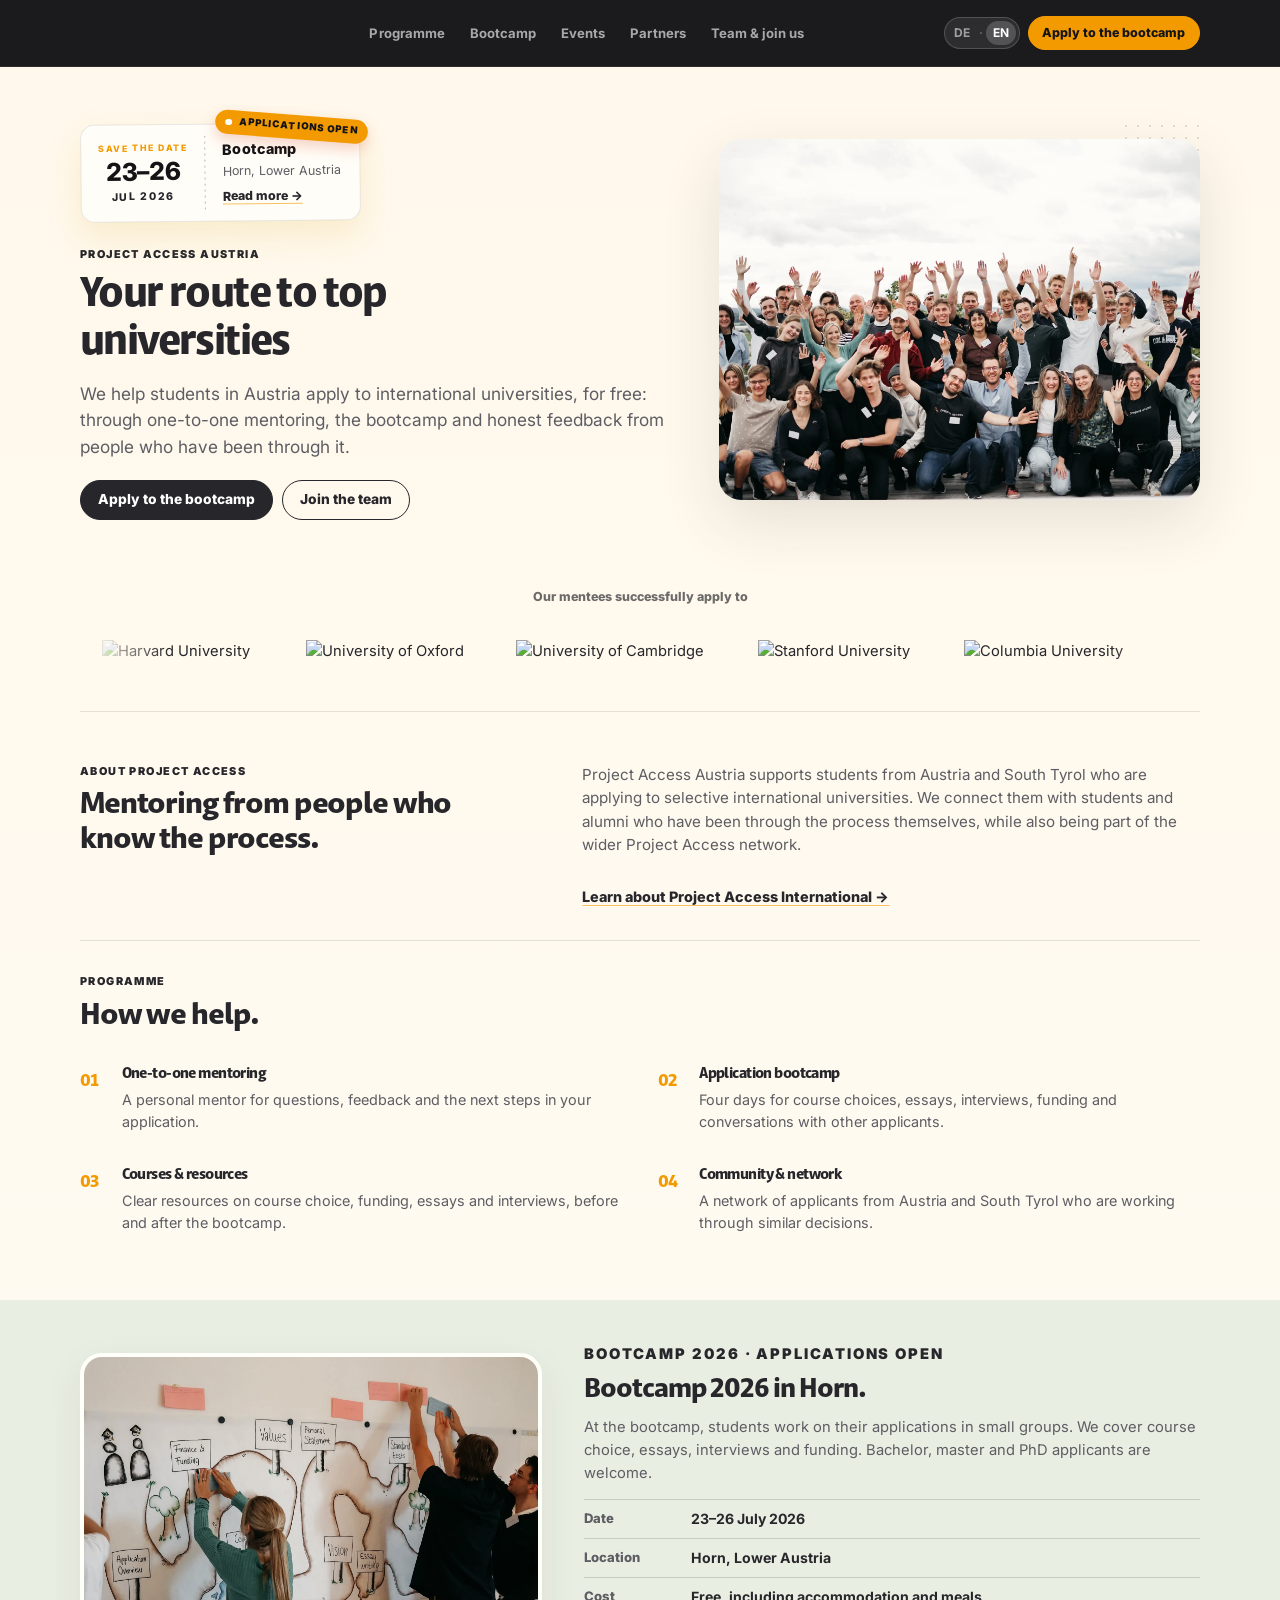
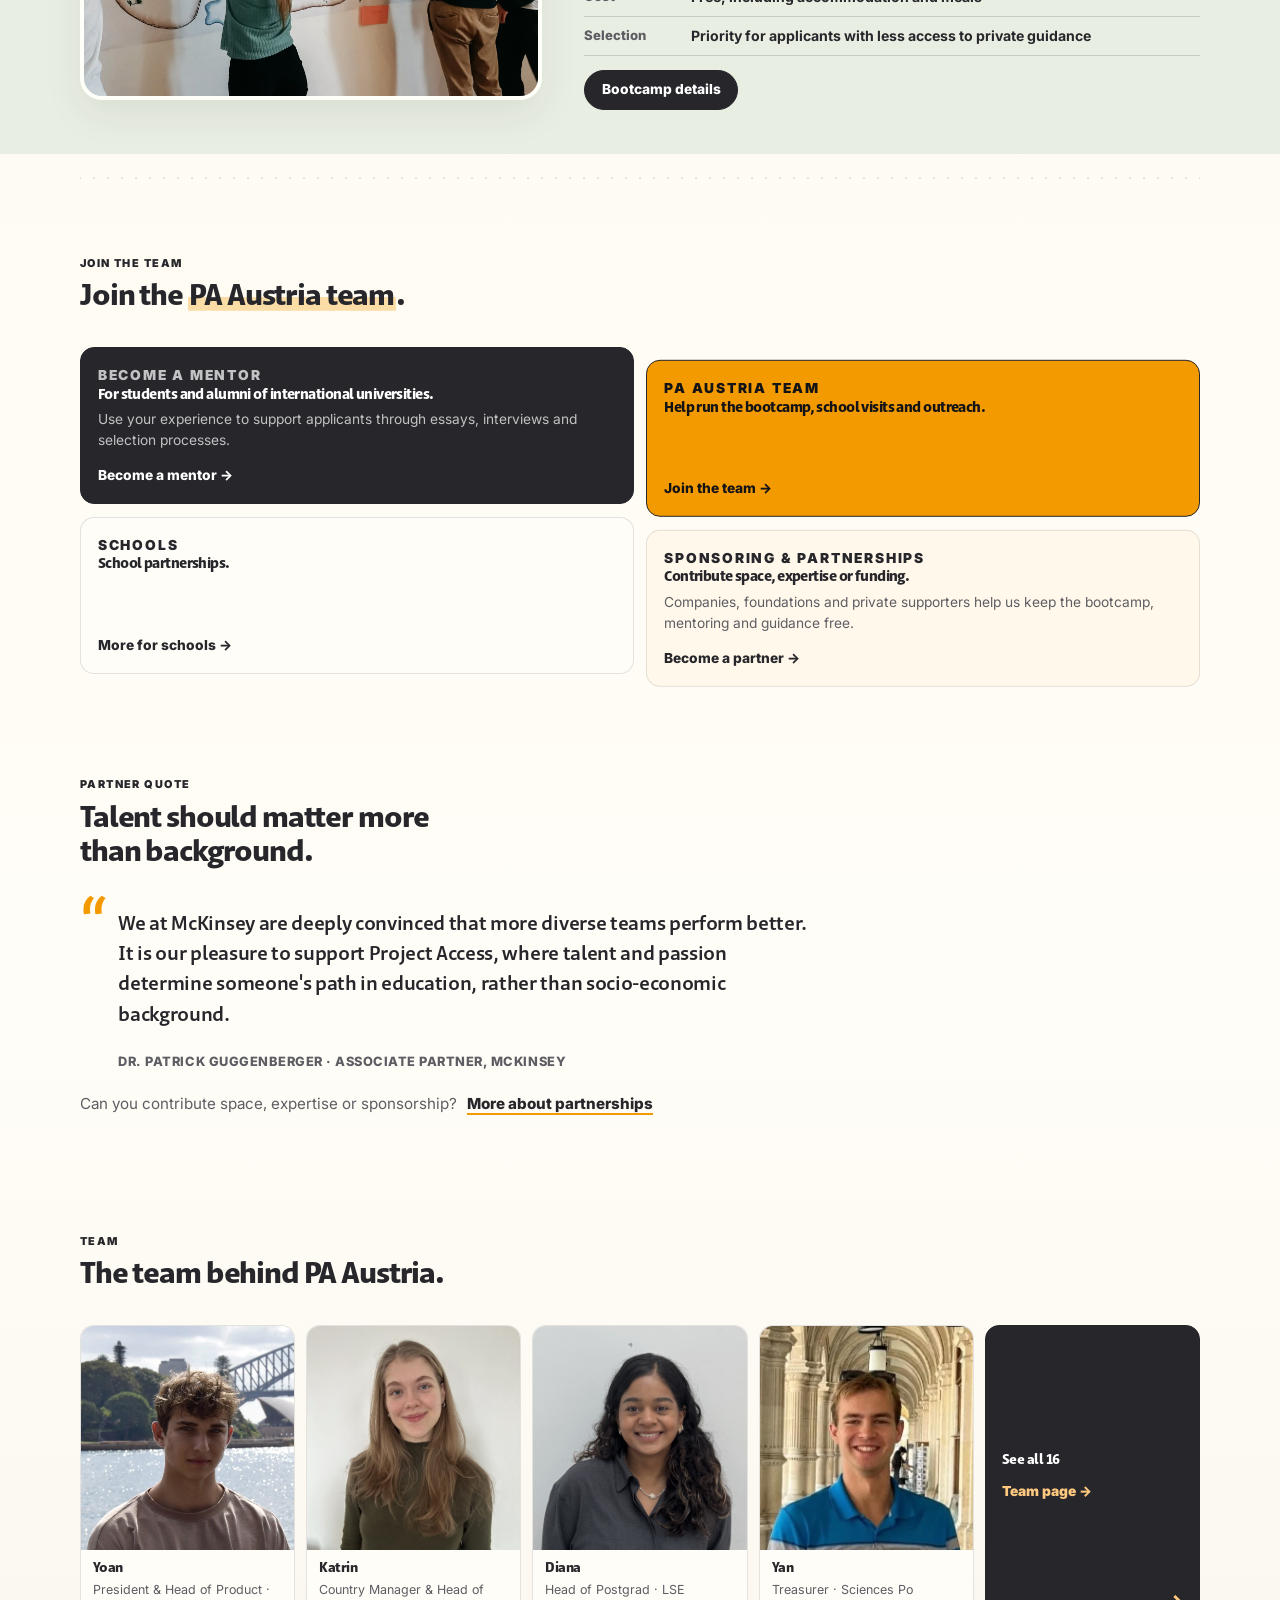
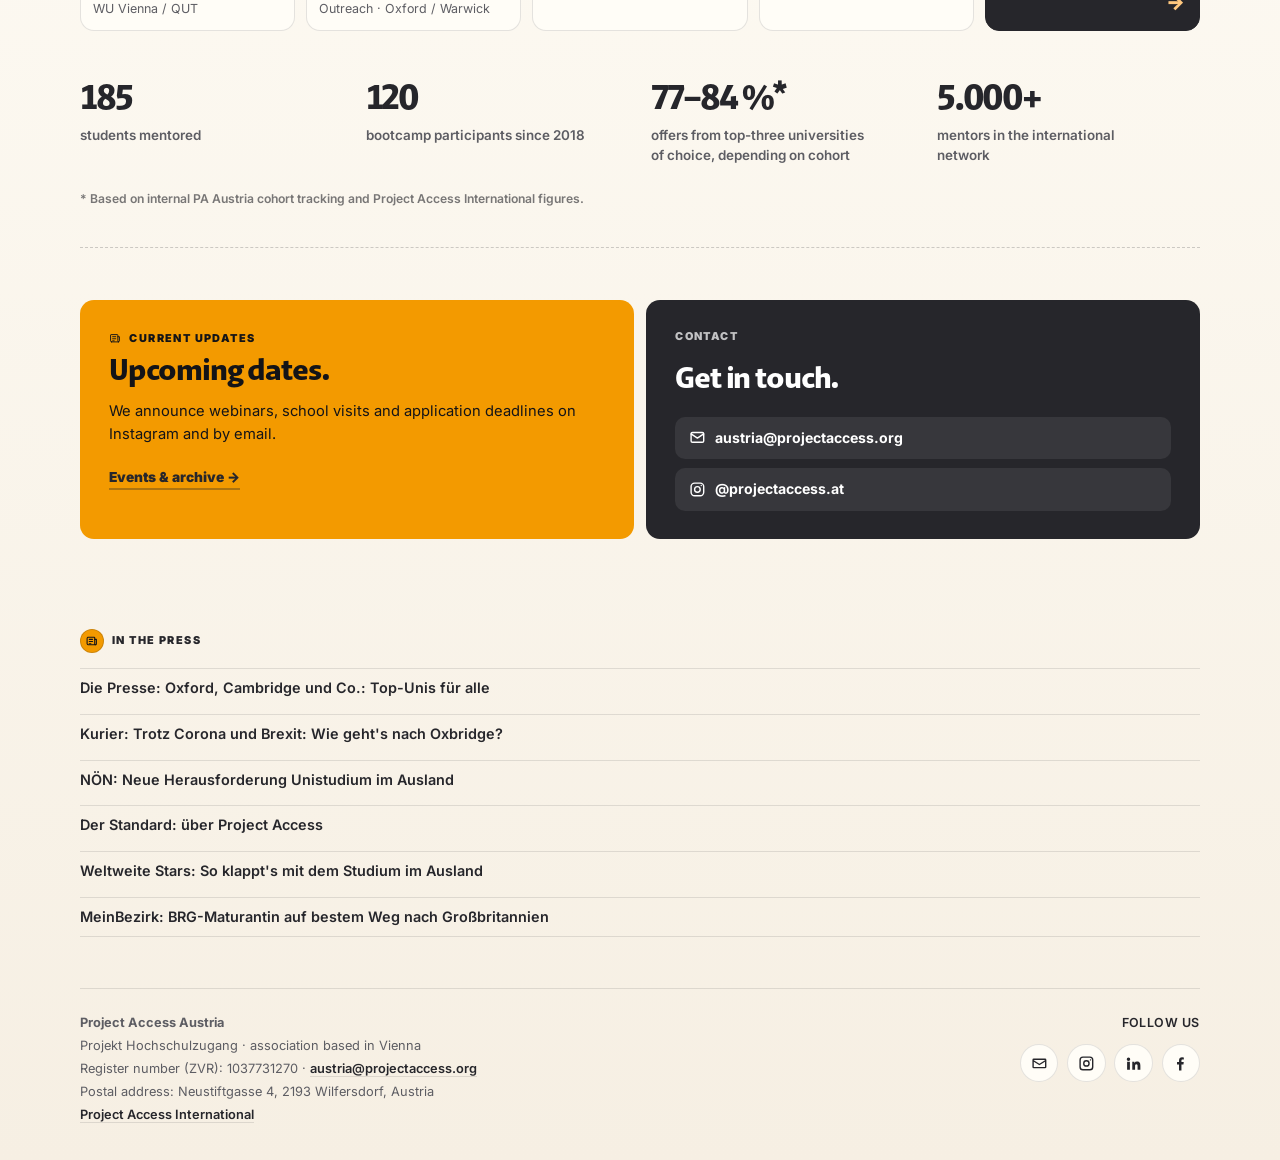
==== commit 2b3f17b3: "added team feedback #2" ====
--- a/en/index.html
+++ b/en/index.html
@@ -289,24 +289,6 @@
               <img src="https://projectaccess.org/wp-content/uploads/2025/08/Group-18-1.svg" alt="University of Cambridge" loading="lazy" />
             </span>
             <span class="university-logo">
-              <img src="../assets/uni-logos/mit.svg" alt="Massachusetts Institute of Technology" loading="lazy" />
-            </span>
-            <span class="university-logo">
-              <img src="../assets/uni-logos/princeton.svg" alt="Princeton University" loading="lazy" />
-            </span>
-            <span class="university-logo">
-              <img src="../assets/uni-logos/yale.svg" alt="Yale University" loading="lazy" />
-            </span>
-            <span class="university-logo">
-              <img src="../assets/uni-logos/hec.svg" alt="HEC Paris" loading="lazy" />
-            </span>
-            <span class="university-logo">
-              <img src="../assets/uni-logos/lse.webp" alt="London School of Economics" loading="lazy" />
-            </span>
-            <span class="university-logo">
-              <img src="../assets/uni-logos/ucl.webp" alt="University College London" loading="lazy" />
-            </span>
-            <span class="university-logo">
               <img src="https://projectaccess.org/wp-content/uploads/2025/08/Stanford_wordmark_2012-1-2.svg" alt="Stanford University" loading="lazy" />
             </span>
             <span class="university-logo">
@@ -329,24 +311,6 @@
             </span>
             <span class="university-logo" aria-hidden="true">
               <img src="https://projectaccess.org/wp-content/uploads/2025/08/Group-18-1.svg" alt="" loading="lazy" />
-            </span>
-            <span class="university-logo" aria-hidden="true">
-              <img src="../assets/uni-logos/mit.svg" alt="" loading="lazy" />
-            </span>
-            <span class="university-logo" aria-hidden="true">
-              <img src="../assets/uni-logos/princeton.svg" alt="" loading="lazy" />
-            </span>
-            <span class="university-logo" aria-hidden="true">
-              <img src="../assets/uni-logos/yale.svg" alt="" loading="lazy" />
-            </span>
-            <span class="university-logo" aria-hidden="true">
-              <img src="../assets/uni-logos/hec.svg" alt="" loading="lazy" />
-            </span>
-            <span class="university-logo" aria-hidden="true">
-              <img src="../assets/uni-logos/lse.webp" alt="" loading="lazy" />
-            </span>
-            <span class="university-logo" aria-hidden="true">
-              <img src="../assets/uni-logos/ucl.webp" alt="" loading="lazy" />
             </span>
             <span class="university-logo" aria-hidden="true">
               <img src="https://projectaccess.org/wp-content/uploads/2025/08/Stanford_wordmark_2012-1-2.svg" alt="" loading="lazy" />
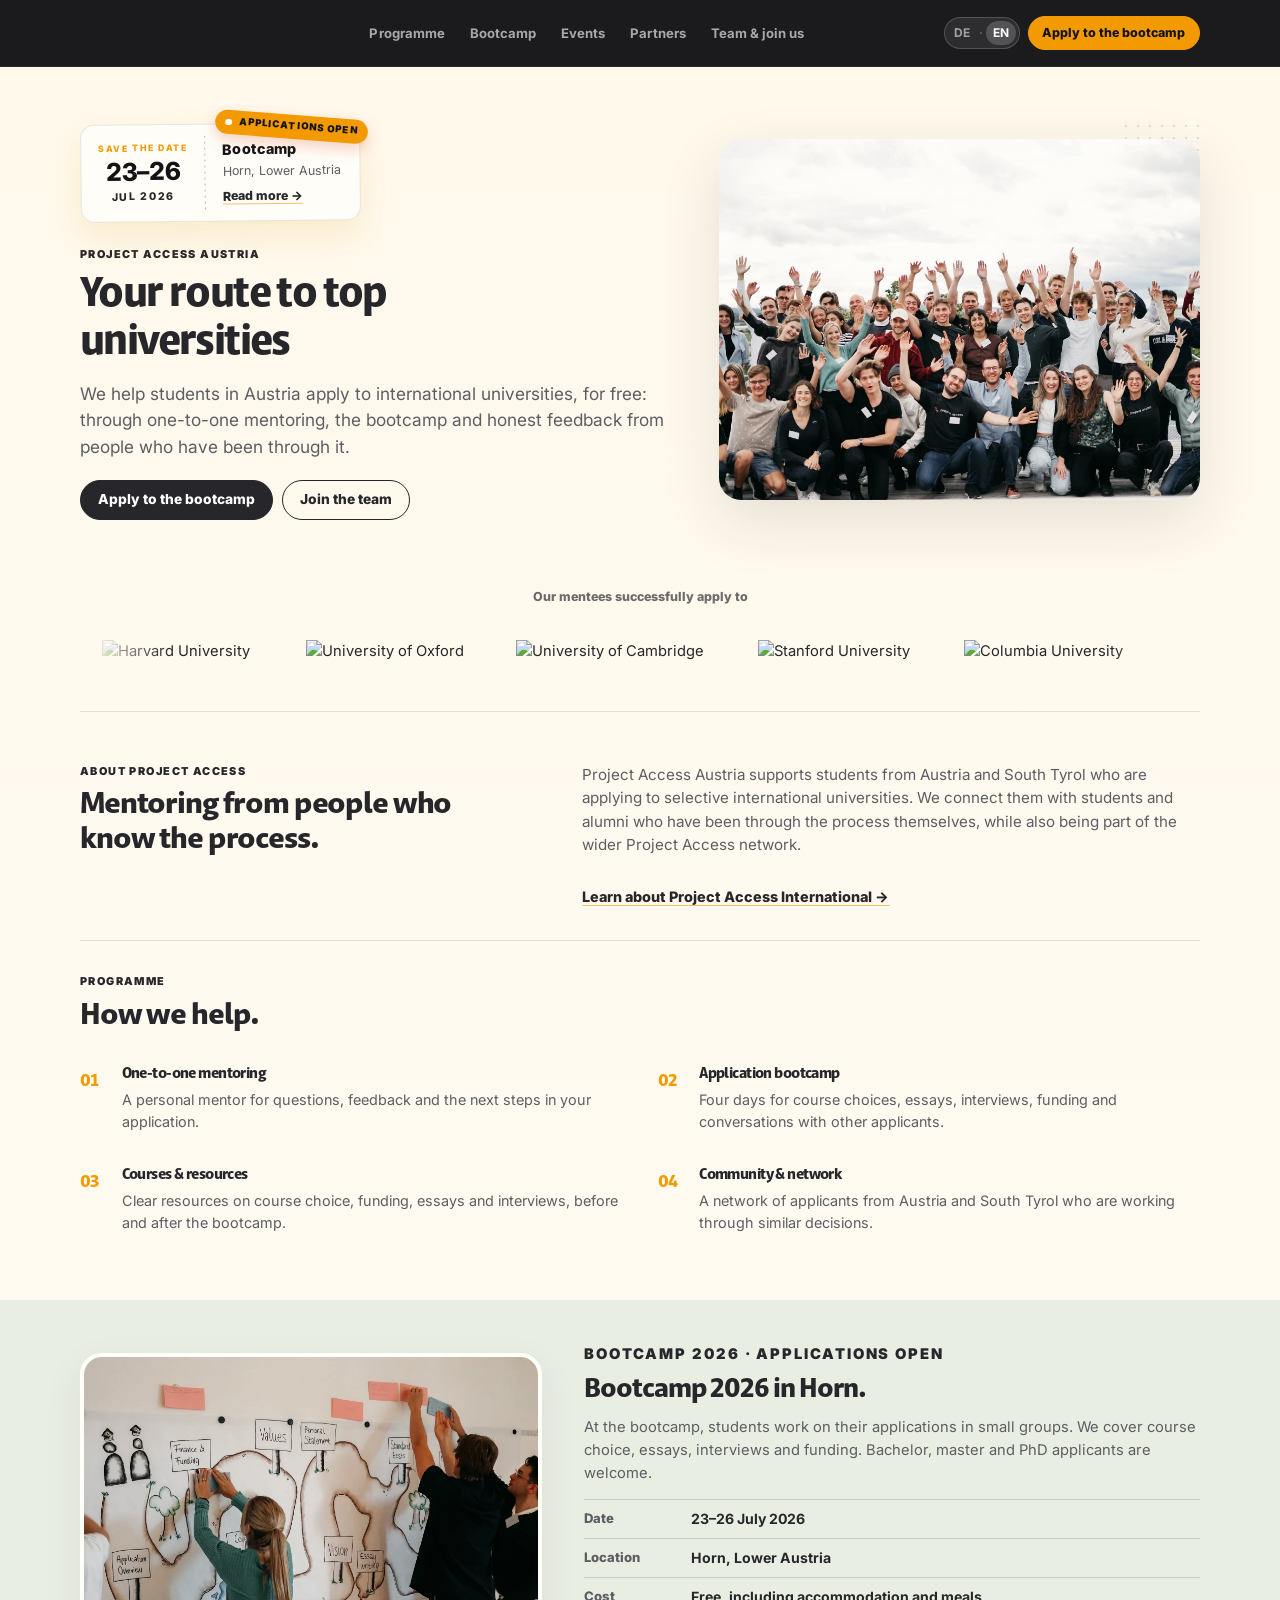
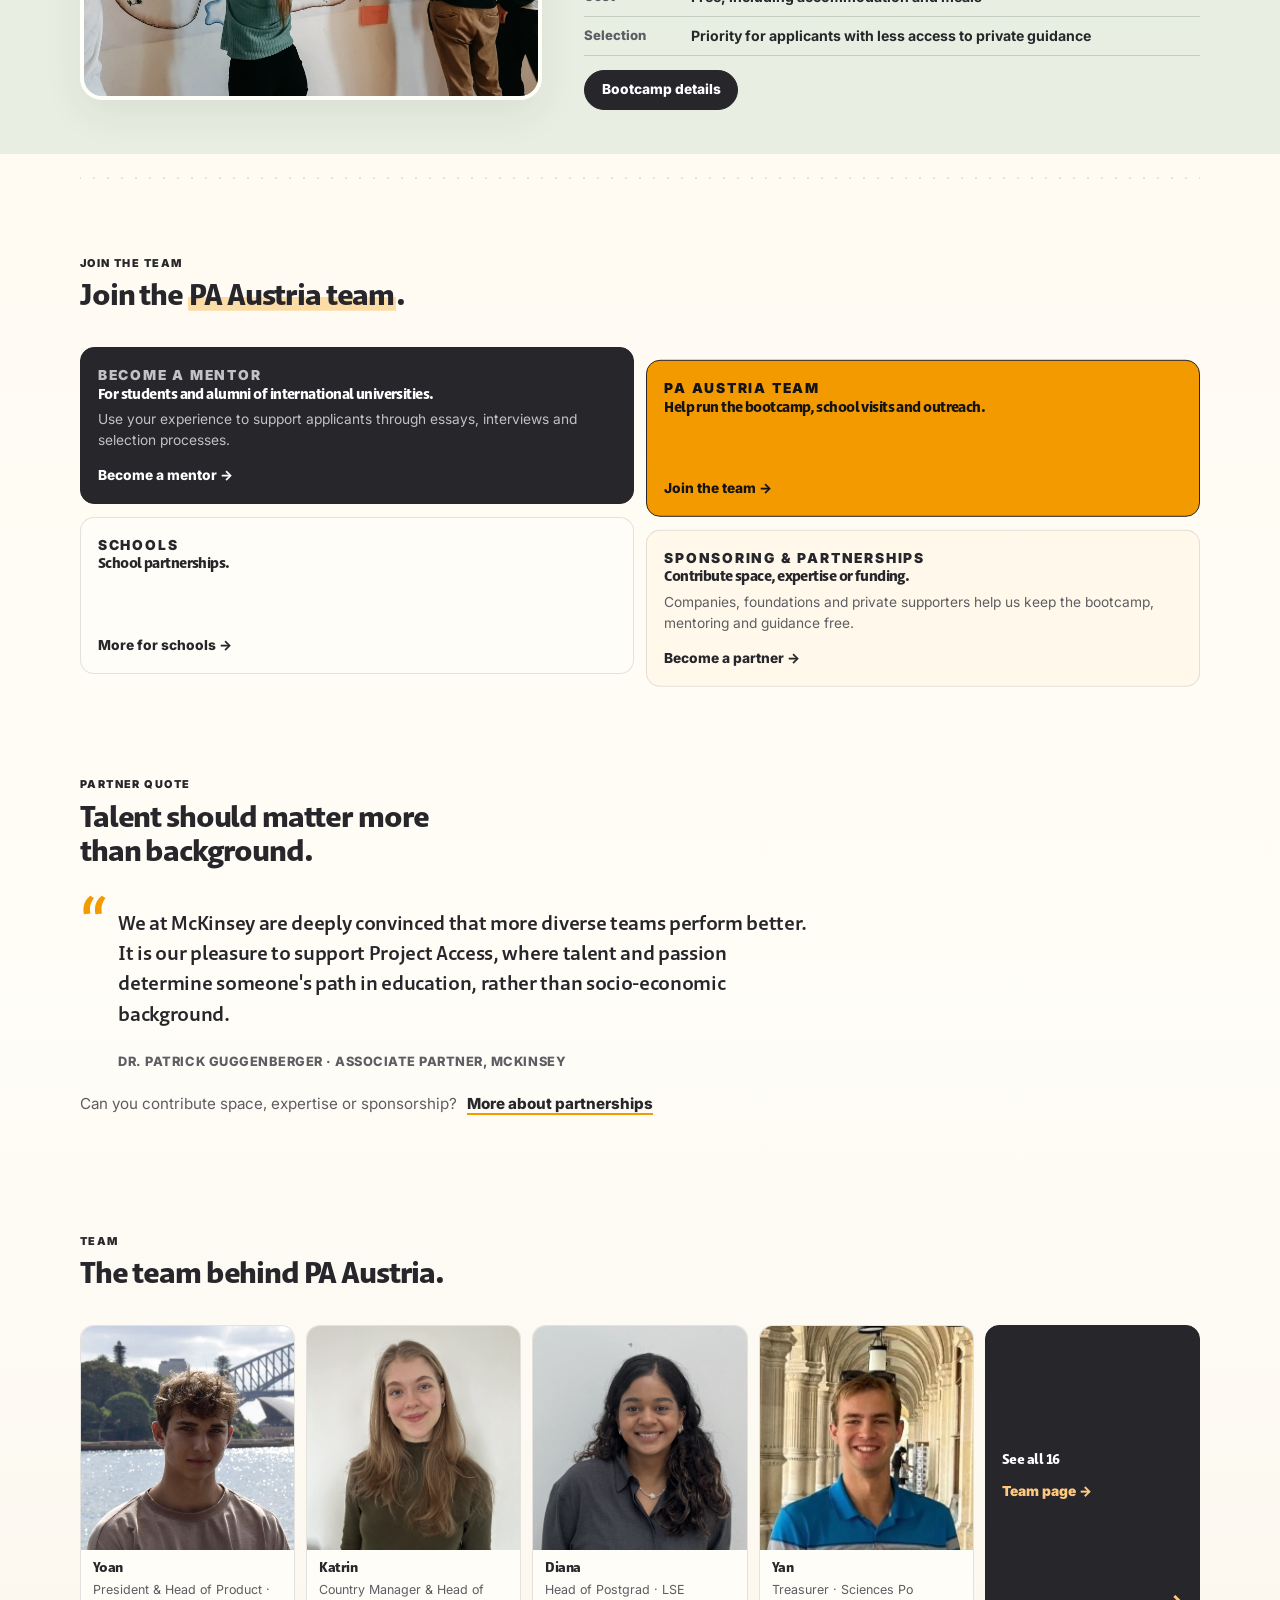
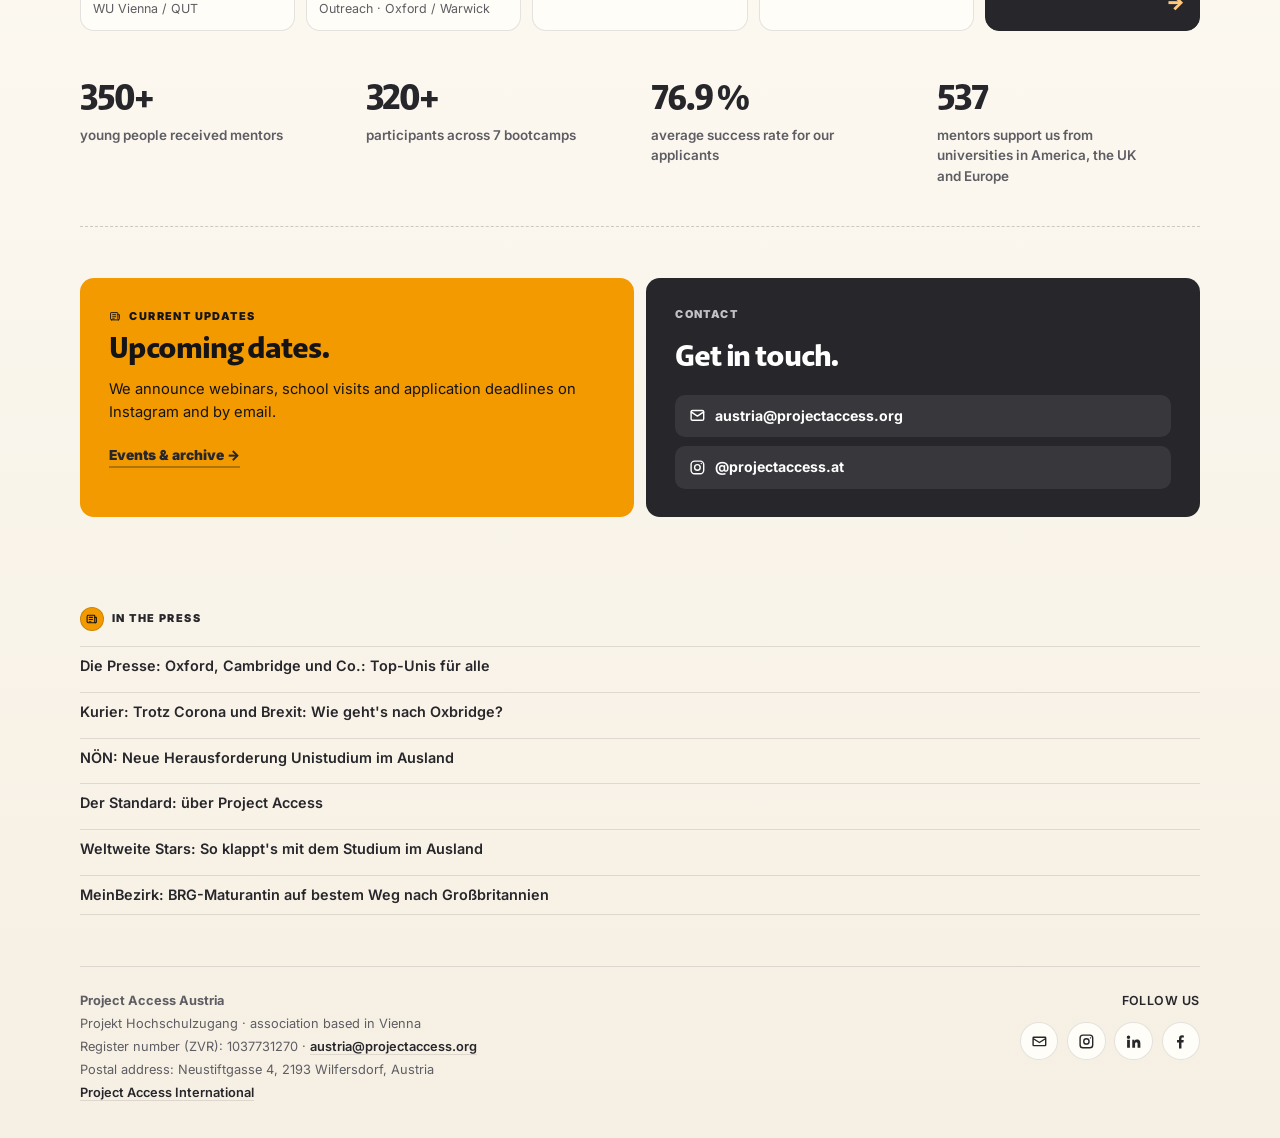
==== commit 9cb22806: "redesigned partners" ====
--- a/en/index.html
+++ b/en/index.html
@@ -488,22 +488,21 @@
 
       <section class="stats section-shell" aria-label="Project Access Austria in numbers">
         <article>
-          <strong>185</strong>
-          <span>students mentored</span>
+          <strong>350+</strong>
+          <span>young people received mentors</span>
         </article>
         <article>
-          <strong>120</strong>
-          <span>bootcamp participants since 2018</span>
+          <strong>320+</strong>
+          <span>participants across 7 bootcamps</span>
         </article>
         <article>
-          <strong>77–84 %*</strong>
-          <span>offers from top-three universities of choice, depending on cohort</span>
+          <strong>76.9 %</strong>
+          <span>average success rate for our applicants</span>
         </article>
         <article>
-          <strong>5.000+</strong>
-          <span>mentors in the international network</span>
+          <strong>537</strong>
+          <span>mentors support us from universities in America, the UK and Europe</span>
         </article>
-        <p class="stats-note">* Based on internal PA Austria cohort tracking and Project Access International figures.</p>
       </section>
 
       <section class="news-contact section-shell" id="contact">
--- a/styles.css
+++ b/styles.css
@@ -843,6 +843,12 @@
   margin-bottom: 1.4rem;
 }
 
+.section-heading > p:not(.eyebrow) {
+  max-width: 44rem;
+  margin: 0.2rem 0 0;
+  font-size: 0.94rem;
+}
+
 /* PROGRAMM — numbered list */
 .program-list {
   display: grid;
@@ -1082,55 +1088,68 @@
   }
 }
 
-.partner-examples {
-  display: grid;
-  grid-template-columns: minmax(0, 0.75fr) minmax(0, 1.25fr);
-  gap: clamp(1rem, 3vw, 2.2rem);
-  align-items: center;
-  padding-top: clamp(0.2rem, 1vw, 0.6rem);
-}
-
-.partner-mark-list {
-  display: grid;
-  grid-template-columns: repeat(2, minmax(0, 1fr));
+/* PARTNER LOGOS — full-width strip with intro copy above the row. */
+.partner-logos-section {
+  display: grid;
+  gap: clamp(0.9rem, 2.2vw, 1.4rem);
+}
+
+.partner-logos-heading {
+  display: grid;
+  gap: 0.35rem;
+  max-width: 44rem;
+}
+
+.partner-logos-heading h2 {
+  margin: 0;
+}
+
+.partner-logos-heading p {
+  margin: 0.2rem 0 0;
+  color: var(--muted);
+  font-size: 0.92rem;
+}
+
+.partner-logo-strip {
+  display: grid;
+  grid-template-columns: repeat(5, minmax(0, 1fr));
   gap: 0.7rem;
-}
-
-.partner-mark-list span {
-  display: grid;
-  min-height: 4rem;
+  margin: 0;
+  padding: 0;
+  list-style: none;
+}
+
+.partner-logo-item {
+  display: grid;
+  min-height: 5.4rem;
   place-items: center;
-  padding: 0.9rem 1rem;
-  color: var(--ink);
+  padding: 0.55rem 0.7rem;
   background: var(--paper);
-  border: 1px solid var(--line-strong);
+  border: 1px solid var(--line);
   border-radius: var(--radius-md);
+  transition: border-color 160ms ease, transform 160ms ease, box-shadow 160ms ease;
+}
+
+.partner-logo-item:hover {
+  border-color: var(--line-strong);
+  transform: translateY(-1px);
+  box-shadow: var(--shadow);
+}
+
+.partner-logo-item img {
+  width: auto;
+  max-width: 100%;
+  max-height: 3.65rem;
+  object-fit: contain;
+  filter: none;
+}
+
+.partner-logo-text {
   font-family: "Jali Latin", Inter, ui-sans-serif, system-ui, sans-serif;
   font-size: clamp(1rem, 2vw, 1.25rem);
   font-weight: 700;
   letter-spacing: 0;
   text-align: center;
-}
-
-/* Schools snapshot inside partners — soft list */
-.schools-offers {
-  display: grid;
-  gap: 0.55rem;
-  margin: 0;
-  padding: 0;
-  list-style: none;
-}
-
-.schools-offers li {
-  padding: 0.7rem 0 0.7rem 1rem;
-  border-left: 3px solid var(--yellow);
-  color: var(--muted);
-  font-size: 0.92rem;
-}
-
-.schools-offers strong {
-  color: var(--ink);
-  font-weight: 800;
 }
 
 /* PARTNERS / QUOTE — with decorative glyph */
@@ -1444,11 +1463,6 @@
   content: none;
 }
 
-.feature-list-compact {
-  grid-template-columns: 1fr;
-  margin-top: 0.85rem;
-}
-
 .image-band {
   display: grid;
   grid-template-columns: 1.25fr 0.9fr 1.1fr;
@@ -1524,22 +1538,377 @@
   border-radius: var(--radius-lg);
 }
 
-.school-partnership-section {
-  grid-template-columns: minmax(0, 1.1fr) minmax(16rem, 0.7fr);
-  padding: clamp(1.4rem, 3vw, 2.2rem);
+.image-text-card img {
+  aspect-ratio: 4 / 3;
+}
+
+/* SCHOOLS CHAPTER — chapter break inside partners.html announcing the
+   schools section. Cream background, image right, copy left, two CTAs.
+   Replaces the older .school-partnership-section that re-used hero styling
+   mid-page and looked like a second hero. */
+.schools-chapter {
+  display: grid;
+  grid-template-columns: minmax(0, 1.05fr) minmax(16rem, 0.85fr);
+  gap: clamp(1.4rem, 3.2vw, 2.6rem);
+  align-items: center;
+  padding: clamp(1.6rem, 3.4vw, 2.6rem);
   background: var(--cream);
   border: 1px solid var(--line);
   border-radius: var(--radius-lg);
 }
 
-.school-partnership-section .page-hero-image {
-  align-self: stretch;
-  min-height: 16rem;
+.schools-chapter-copy h2 {
+  max-width: 18ch;
+  font-size: clamp(1.4rem, 2.5vw, 2rem);
+}
+
+.schools-chapter-facts {
+  display: grid;
+  gap: 0.45rem;
+  margin: 1rem 0 0;
+  padding: 0;
+  list-style: none;
+}
+
+.schools-chapter-facts li {
+  display: flex;
+  gap: 0.55rem;
+  color: var(--ink);
+  font-size: 0.9rem;
+  font-weight: 600;
+  line-height: 1.4;
+}
+
+.schools-chapter-facts li::before {
+  content: "";
+  flex-shrink: 0;
+  width: 0.45rem;
+  height: 0.45rem;
+  margin-top: 0.45rem;
+  background: var(--yellow);
+  border-radius: 50%;
+}
+
+.schools-chapter-image {
+  width: 100%;
+  aspect-ratio: 4 / 3;
+  object-fit: cover;
+  filter: saturate(0.96) sepia(0.045) contrast(1.02);
+  border-radius: var(--radius-lg);
   box-shadow: var(--shadow);
 }
 
-.image-text-card img {
+/* PARTNER QUOTE CARD — paper card with refined attribution. The home page
+   keeps the lighter .partners .quote treatment; partners.html uses this
+   prominent variant. */
+.partner-quote-section {
+  display: grid;
+  gap: 0.85rem;
+}
+
+.partner-quote-card {
+  position: relative;
+  display: grid;
+  gap: 1rem;
+  margin: 0;
+  padding: clamp(1.4rem, 3vw, 2.4rem) clamp(1.4rem, 3vw, 2.6rem);
+  background: var(--paper);
+  border: 1px solid var(--line);
+  border-radius: var(--radius-lg);
+  box-shadow: var(--shadow);
+}
+
+.partner-quote-card::before {
+  content: "\201C";
+  position: absolute;
+  top: 0.5rem;
+  left: 1.2rem;
+  font-family: "Jali Latin", Inter, sans-serif;
+  font-size: 4.6rem;
+  line-height: 1;
+  color: var(--yellow);
+  pointer-events: none;
+}
+
+.partner-quote-card blockquote {
+  margin: 0;
+  padding: 0 0 0 2.4rem;
+}
+
+.partner-quote-card blockquote p {
+  margin: 0;
+  color: var(--ink);
+  font-family: "Jali Latin", Inter, sans-serif;
+  font-size: clamp(1.05rem, 1.55vw, 1.3rem);
+  font-weight: 400;
+  line-height: 1.45;
+  letter-spacing: -0.015em;
+}
+
+.partner-quote-card figcaption {
+  display: grid;
+  gap: 0.1rem;
+  padding: 0.8rem 0 0 2.4rem;
+  border-top: 1px solid var(--line);
+}
+
+.partner-quote-card figcaption strong {
+  color: var(--ink-deep);
+  font-size: 0.92rem;
+  font-weight: 800;
+  letter-spacing: -0.005em;
+}
+
+.partner-quote-card figcaption span {
+  color: var(--muted);
+  font-size: 0.74rem;
+  font-weight: 800;
+  letter-spacing: 0.07em;
+  text-transform: uppercase;
+}
+
+/* NEXT EVENT CARD — featured "next event" card on events.html. Image left,
+   copy with status pill, summary, detail list and two CTAs on the right.
+   Distinct from .image-text-card (which keeps a smaller, secondary feel). */
+.next-event-card {
+  display: grid;
+  grid-template-columns: minmax(0, 1fr) minmax(0, 1.05fr);
+  gap: clamp(1.4rem, 3vw, 2.6rem);
+  align-items: center;
+  width: min(calc(100% - 2rem), 1160px);
+  padding: clamp(1.4rem, 3vw, 2.4rem);
+  background: var(--green-soft);
+  border-radius: var(--radius-lg);
+}
+
+.next-event-card > img {
+  width: 100%;
   aspect-ratio: 4 / 3;
+  object-fit: cover;
+  filter: saturate(0.96) sepia(0.045) contrast(1.02);
+  border-radius: var(--radius-lg);
+  box-shadow: var(--shadow);
+}
+
+.next-event-copy h2 {
+  max-width: 18ch;
+  margin-bottom: 0.4rem;
+  font-size: clamp(1.45rem, 2.5vw, 2rem);
+}
+
+.next-event-copy > p {
+  max-width: 36rem;
+  margin-bottom: 0.4rem;
+  font-size: 0.92rem;
+}
+
+.next-event-eyebrow {
+  display: inline-flex;
+  align-items: center;
+  gap: 0.55rem;
+  flex-wrap: wrap;
+  margin-bottom: 0.55rem;
+}
+
+.next-event-status {
+  display: inline-flex;
+  align-items: center;
+  gap: 0.4rem;
+  padding: 0.22rem 0.6rem 0.22rem 0.55rem;
+  background: var(--ink-deep);
+  color: #fff;
+  border-radius: 999px;
+  font-size: 0.6rem;
+  font-weight: 800;
+  letter-spacing: 0.1em;
+  text-transform: uppercase;
+}
+
+.next-event-pulse {
+  flex-shrink: 0;
+  width: 0.4rem;
+  height: 0.4rem;
+  background: var(--yellow);
+  border-radius: 50%;
+  box-shadow: 0 0 0 0 rgba(243, 154, 0, 0.55);
+  animation: next-event-pulse 1.8s ease-out infinite;
+}
+
+@keyframes next-event-pulse {
+  0%   { box-shadow: 0 0 0 0 rgba(243, 154, 0, 0.55); }
+  70%  { box-shadow: 0 0 0 6px rgba(243, 154, 0, 0); }
+  100% { box-shadow: 0 0 0 0 rgba(243, 154, 0, 0); }
+}
+
+@media (prefers-reduced-motion: reduce) {
+  .next-event-pulse { animation: none; }
+}
+
+/* STAY UPDATED — compact section pairing copy with a short list of contact
+   channel cards. Replaces the older yellow CTA panel that just said
+   "follow us". */
+.stay-updated {
+  display: grid;
+  grid-template-columns: minmax(0, 1fr) minmax(0, 0.95fr);
+  gap: clamp(1.2rem, 3vw, 2.4rem);
+  align-items: center;
+}
+
+.stay-updated-copy h2 {
+  max-width: 22ch;
+  margin-bottom: 0.5rem;
+}
+
+.stay-updated-copy > p {
+  margin: 0;
+  max-width: 32rem;
+  font-size: 0.92rem;
+}
+
+.stay-updated-channels {
+  display: grid;
+  gap: 0.55rem;
+  margin: 0;
+  padding: 0;
+  list-style: none;
+}
+
+.stay-updated-channels a {
+  display: grid;
+  grid-template-columns: auto 1fr;
+  gap: 0.85rem;
+  align-items: center;
+  padding: 0.85rem 1.05rem;
+  color: var(--ink);
+  background: var(--paper);
+  border: 1px solid var(--line);
+  border-radius: var(--radius-md);
+  transition: border-color 160ms ease, transform 160ms ease, box-shadow 160ms ease, background 160ms ease, color 160ms ease;
+}
+
+.stay-updated-channels a:hover {
+  color: var(--cream);
+  background: var(--ink);
+  border-color: var(--ink);
+  transform: translateY(-1px);
+  box-shadow: var(--shadow);
+}
+
+.stay-updated-icon {
+  display: inline-grid;
+  place-items: center;
+  width: 2.1rem;
+  height: 2.1rem;
+  background: var(--yellow);
+  color: var(--ink-deep);
+  border-radius: 999px;
+  flex-shrink: 0;
+  transition: background 160ms ease, color 160ms ease;
+}
+
+.stay-updated-icon svg {
+  width: 1.05rem;
+  height: 1.05rem;
+}
+
+.stay-updated-channels a:hover .stay-updated-icon {
+  background: var(--cream);
+  color: var(--ink-deep);
+}
+
+.stay-updated-text {
+  display: grid;
+  gap: 0.05rem;
+  min-width: 0;
+}
+
+.stay-updated-sub {
+  color: var(--muted);
+  font-size: 0.7rem;
+  font-weight: 800;
+  letter-spacing: 0.13em;
+  text-transform: uppercase;
+  transition: color 160ms ease;
+}
+
+.stay-updated-channels a:hover .stay-updated-sub {
+  color: rgba(255, 253, 247, 0.72);
+}
+
+.stay-updated-label {
+  color: inherit;
+  font-size: 0.94rem;
+  font-weight: 700;
+  letter-spacing: -0.005em;
+  overflow-wrap: anywhere;
+}
+
+/* RICH ARCHIVE — variant of .archive-grid with cover image, tag pill and
+   date for past events on events.html. Selectors are chained against
+   .archive-grid so they beat the base .archive-grid article rules later in
+   the file regardless of source order. */
+.archive-grid.archive-grid-rich {
+  grid-template-columns: repeat(2, minmax(0, 1fr));
+  gap: 0.95rem;
+}
+
+.archive-grid.archive-grid-rich article {
+  overflow: hidden;
+  display: grid;
+  grid-template-rows: auto auto auto 1fr;
+  gap: 0.4rem;
+  padding: 0;
+  background: var(--paper);
+  border: 1px solid var(--line);
+  border-radius: var(--radius-lg);
+  box-shadow: var(--shadow);
+}
+
+.archive-grid.archive-grid-rich article > img {
+  width: 100%;
+  aspect-ratio: 16 / 9;
+  object-fit: cover;
+  filter: saturate(0.96) sepia(0.045) contrast(1.02);
+}
+
+.archive-meta {
+  display: inline-flex;
+  align-items: center;
+  gap: 0.6rem;
+  flex-wrap: wrap;
+  padding: 1.05rem 1.05rem 0;
+}
+
+.archive-tag {
+  display: inline-flex;
+  padding: 0.2rem 0.6rem;
+  background: var(--yellow);
+  color: var(--ink-deep);
+  border-radius: 999px;
+  font-size: 0.66rem;
+  font-weight: 800;
+  letter-spacing: 0.1em;
+  text-transform: uppercase;
+}
+
+.archive-date {
+  color: var(--muted);
+  font-size: 0.74rem;
+  font-weight: 700;
+  letter-spacing: 0.06em;
+  text-transform: uppercase;
+}
+
+.archive-grid.archive-grid-rich h3 {
+  padding: 0 1.05rem;
+  margin: 0;
+  font-size: 1.05rem;
+}
+
+.archive-grid.archive-grid-rich p {
+  padding: 0 1.05rem 1.1rem;
+  margin: 0;
+  font-size: 0.86rem;
 }
 
 .faq-grid,
@@ -1567,58 +1936,84 @@
   font-size: 0.86rem;
 }
 
-.cta-panel,
-.impact-panel {
+.cta-panel {
   padding: clamp(1.3rem, 3vw, 2rem);
   background: var(--yellow);
   border-radius: var(--radius-lg);
   color: var(--ink-deep);
 }
 
-.cta-panel h2,
-.impact-panel h2 {
+.cta-panel h2 {
   max-width: 24ch;
 }
 
-.cta-panel p,
-.impact-panel p {
+.cta-panel p {
   max-width: 46rem;
   color: var(--ink-deep);
 }
 
-.cta-panel .eyebrow,
-.impact-panel .eyebrow {
+.cta-panel .eyebrow {
   color: var(--ink-deep);
 }
 
-.impact-grid {
+/* IMPACT STATS — paper card with heading above and 4-up stats with dashed
+   divider. Replaces the older yellow .impact-panel block on the partners page
+   so the page no longer carries two heavy yellow blocks back-to-back. */
+.impact-stats {
+  display: grid;
+  gap: 1.1rem;
+  padding: clamp(1.4rem, 3vw, 2.2rem);
+  background: var(--paper);
+  border: 1px solid var(--line);
+  border-radius: var(--radius-lg);
+  box-shadow: var(--shadow);
+}
+
+.impact-stats-heading {
+  display: grid;
+  gap: 0.15rem;
+  max-width: 42rem;
+}
+
+.impact-stats-heading h2 {
+  margin: 0;
+}
+
+.impact-stats-grid {
   display: grid;
   grid-template-columns: repeat(4, minmax(0, 1fr));
-  gap: 0.9rem;
-  margin-top: 1.2rem;
-}
-
-.impact-grid strong {
+  gap: 1.1rem;
+  padding-top: 1rem;
+  border-top: 1px dashed var(--line-strong);
+}
+
+.impact-stats-grid article {
+  display: grid;
+  gap: 0.35rem;
+}
+
+.impact-stats-grid strong {
   display: block;
+  color: var(--ink);
   font-family: "Jali Latin", Inter, sans-serif;
-  font-size: clamp(1.7rem, 3.2vw, 2.4rem);
-  line-height: 1;
+  font-size: clamp(1.7rem, 3.1vw, 2.35rem);
+  line-height: 0.95;
   letter-spacing: -0.055em;
 }
 
-.impact-grid span {
+.impact-stats-grid span {
   display: block;
-  max-width: 13rem;
-  margin-top: 0.3rem;
-  color: var(--ink-deep);
-  font-weight: 700;
-  font-size: 0.85rem;
-}
-
-.impact-note {
-  margin: 1rem 0 0;
-  color: var(--ink-deep);
-  font-size: 0.78rem;
+  max-width: 14rem;
+  color: var(--muted);
+  font-weight: 600;
+  font-size: 0.83rem;
+  line-height: 1.45;
+}
+
+.impact-stats-note {
+  margin: 0;
+  color: rgba(38, 38, 43, 0.55);
+  font-size: 0.74rem;
   font-weight: 600;
 }
 
@@ -2060,8 +2455,16 @@
     grid-template-columns: repeat(3, minmax(0, 1fr));
   }
 
-  .impact-grid {
+  .impact-stats-grid {
+    grid-template-columns: repeat(2, minmax(0, 1fr));
+  }
+
+  .partner-logo-strip {
     grid-template-columns: repeat(3, minmax(0, 1fr));
+  }
+
+  .partner-logo-strip > li:nth-child(n+4) {
+    grid-column: auto;
   }
 }
 
@@ -2075,12 +2478,14 @@
   .page-hero-split,
   .intro,
   .bootcamp,
-  .partner-examples,
   .two-column-section,
   .topics-section,
   .video-section,
   .image-text-card,
-  .news-contact {
+  .news-contact,
+  .next-event-card,
+  .schools-chapter,
+  .stay-updated {
     grid-template-columns: 1fr;
     gap: 1.4rem;
   }
@@ -2151,8 +2556,9 @@
   .feature-list,
   .faq-grid,
   .archive-grid,
-  .partner-mark-list,
-  .impact-grid {
+  .archive-grid-rich,
+  .partner-logo-strip,
+  .impact-stats-grid {
     grid-template-columns: repeat(2, minmax(0, 1fr));
   }
 
@@ -2179,21 +2585,22 @@
     aspect-ratio: 1 / 1;
   }
 
-  .school-partnership-section {
-    gap: 1rem;
-  }
-
-  .school-partnership-section .page-hero-image {
-    min-height: 0;
-    max-height: 18rem;
+  .schools-chapter-image {
     order: -1;
+    max-height: 20rem;
+  }
+
+  .next-event-card > img {
+    order: -1;
+    max-height: 20rem;
   }
 
   .section-shell.image-text-card,
   .section-shell.video-section,
   .section-shell.cta-panel,
-  .section-shell.impact-panel,
-  .section-shell.school-partnership-section {
+  .section-shell.impact-stats,
+  .section-shell.schools-chapter,
+  .section-shell.next-event-card {
     width: 100%;
     max-width: none;
     padding: clamp(1.5rem, 5vw, 2.4rem) max(1rem, calc((100% - var(--max)) / 2));
@@ -2267,7 +2674,8 @@
   .feature-list,
   .faq-grid,
   .archive-grid,
-  .partner-mark-list {
+  .archive-grid-rich,
+  .partner-logo-strip {
     grid-template-columns: 1fr;
   }
 
@@ -2309,11 +2717,11 @@
     grid-template-columns: repeat(2, minmax(0, 1fr));
   }
 
-  .impact-grid {
+  .impact-stats-grid {
     grid-template-columns: repeat(2, minmax(0, 1fr));
   }
 
-  .impact-grid > article:nth-child(3):last-child {
+  .impact-stats-grid > article:nth-child(3):last-child {
     grid-column: span 2;
   }
 
@@ -2337,7 +2745,9 @@
   .image-text-card,
   .video-section,
   .cta-panel,
-  .impact-panel,
+  .impact-stats,
+  .schools-chapter,
+  .next-event-card,
   .event-card,
   .contact-card {
     border-radius: 18px;
@@ -2429,6 +2839,26 @@
   .partners .quote::before {
     font-size: 3rem;
   }
+
+  .partner-quote-card {
+    padding-left: 1.4rem;
+    padding-right: 1.4rem;
+  }
+
+  .partner-quote-card::before {
+    top: 0.4rem;
+    left: 0.85rem;
+    font-size: 3.2rem;
+  }
+
+  .partner-quote-card blockquote,
+  .partner-quote-card figcaption {
+    padding-left: 1.6rem;
+  }
+
+  .stay-updated-channels a {
+    padding: 0.75rem 0.85rem;
+  }
 }
 
 /* --- 380px: ultra-compact safety net --- */
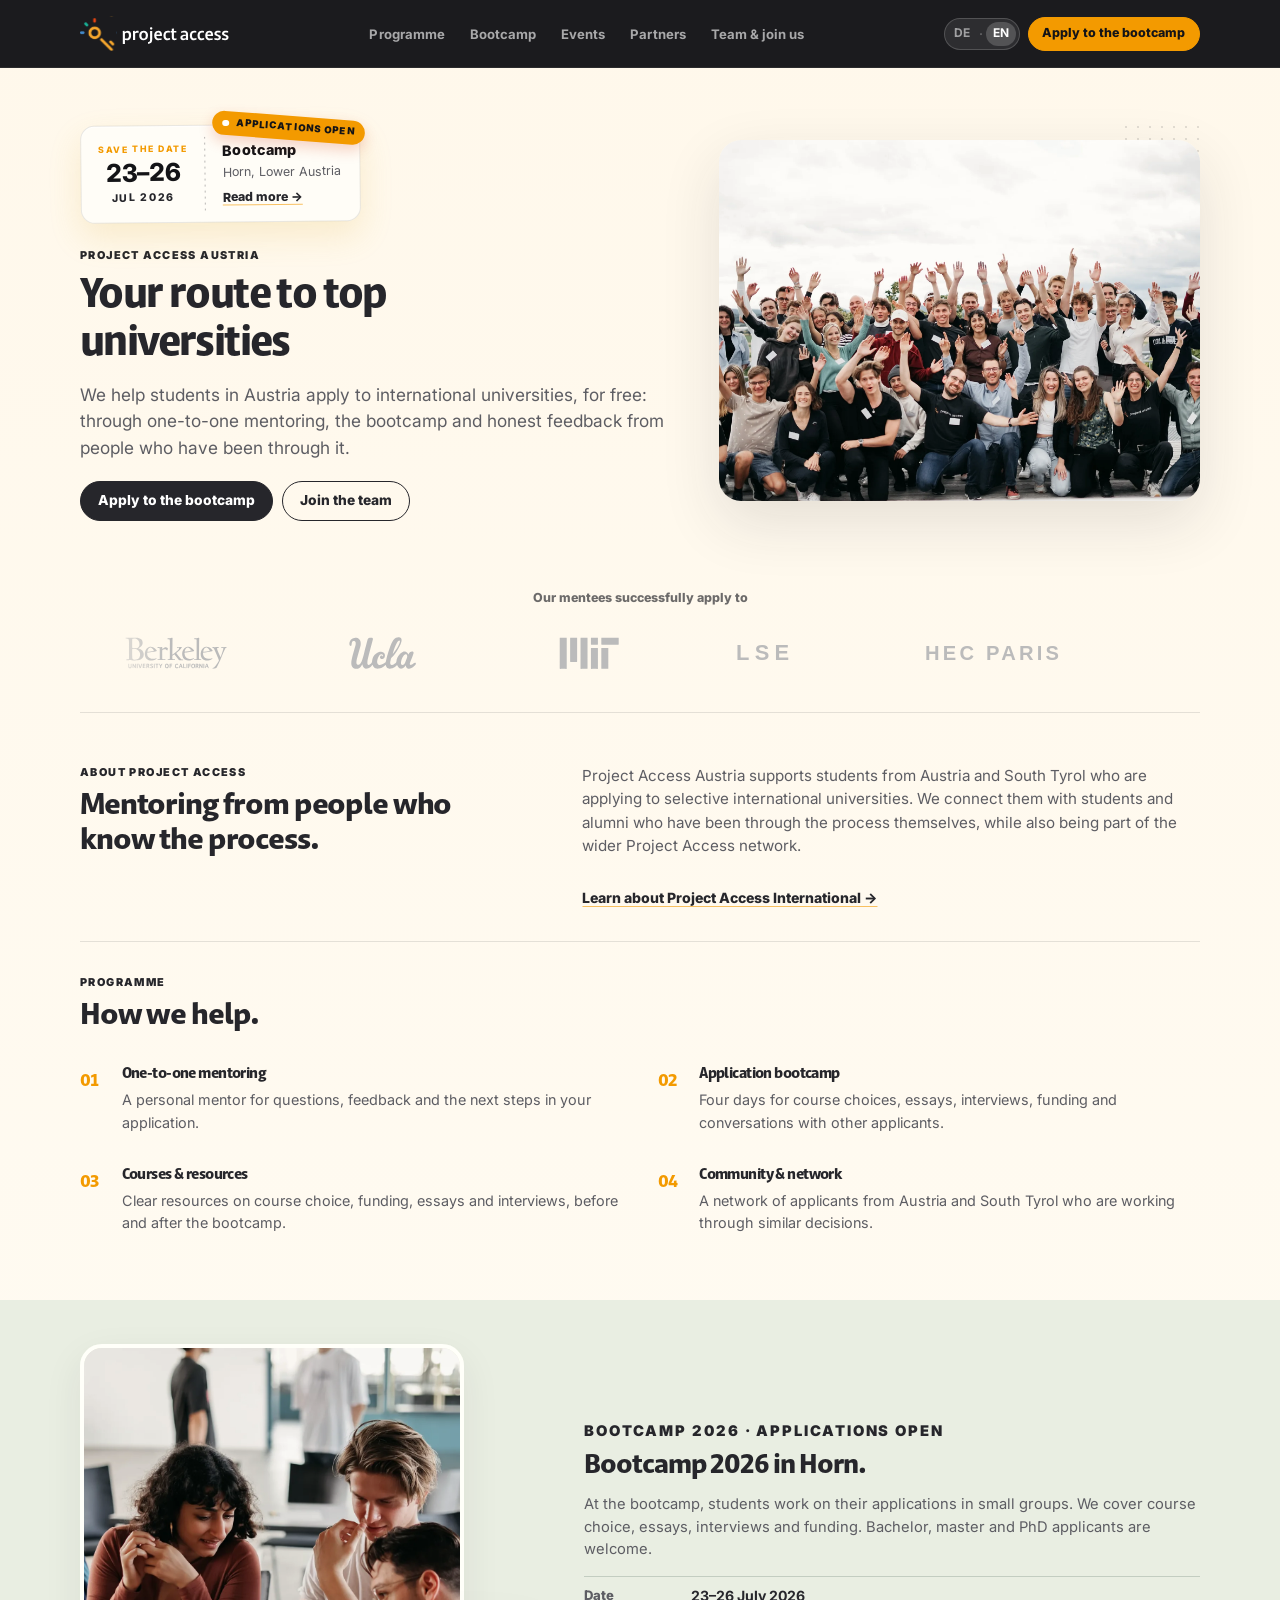
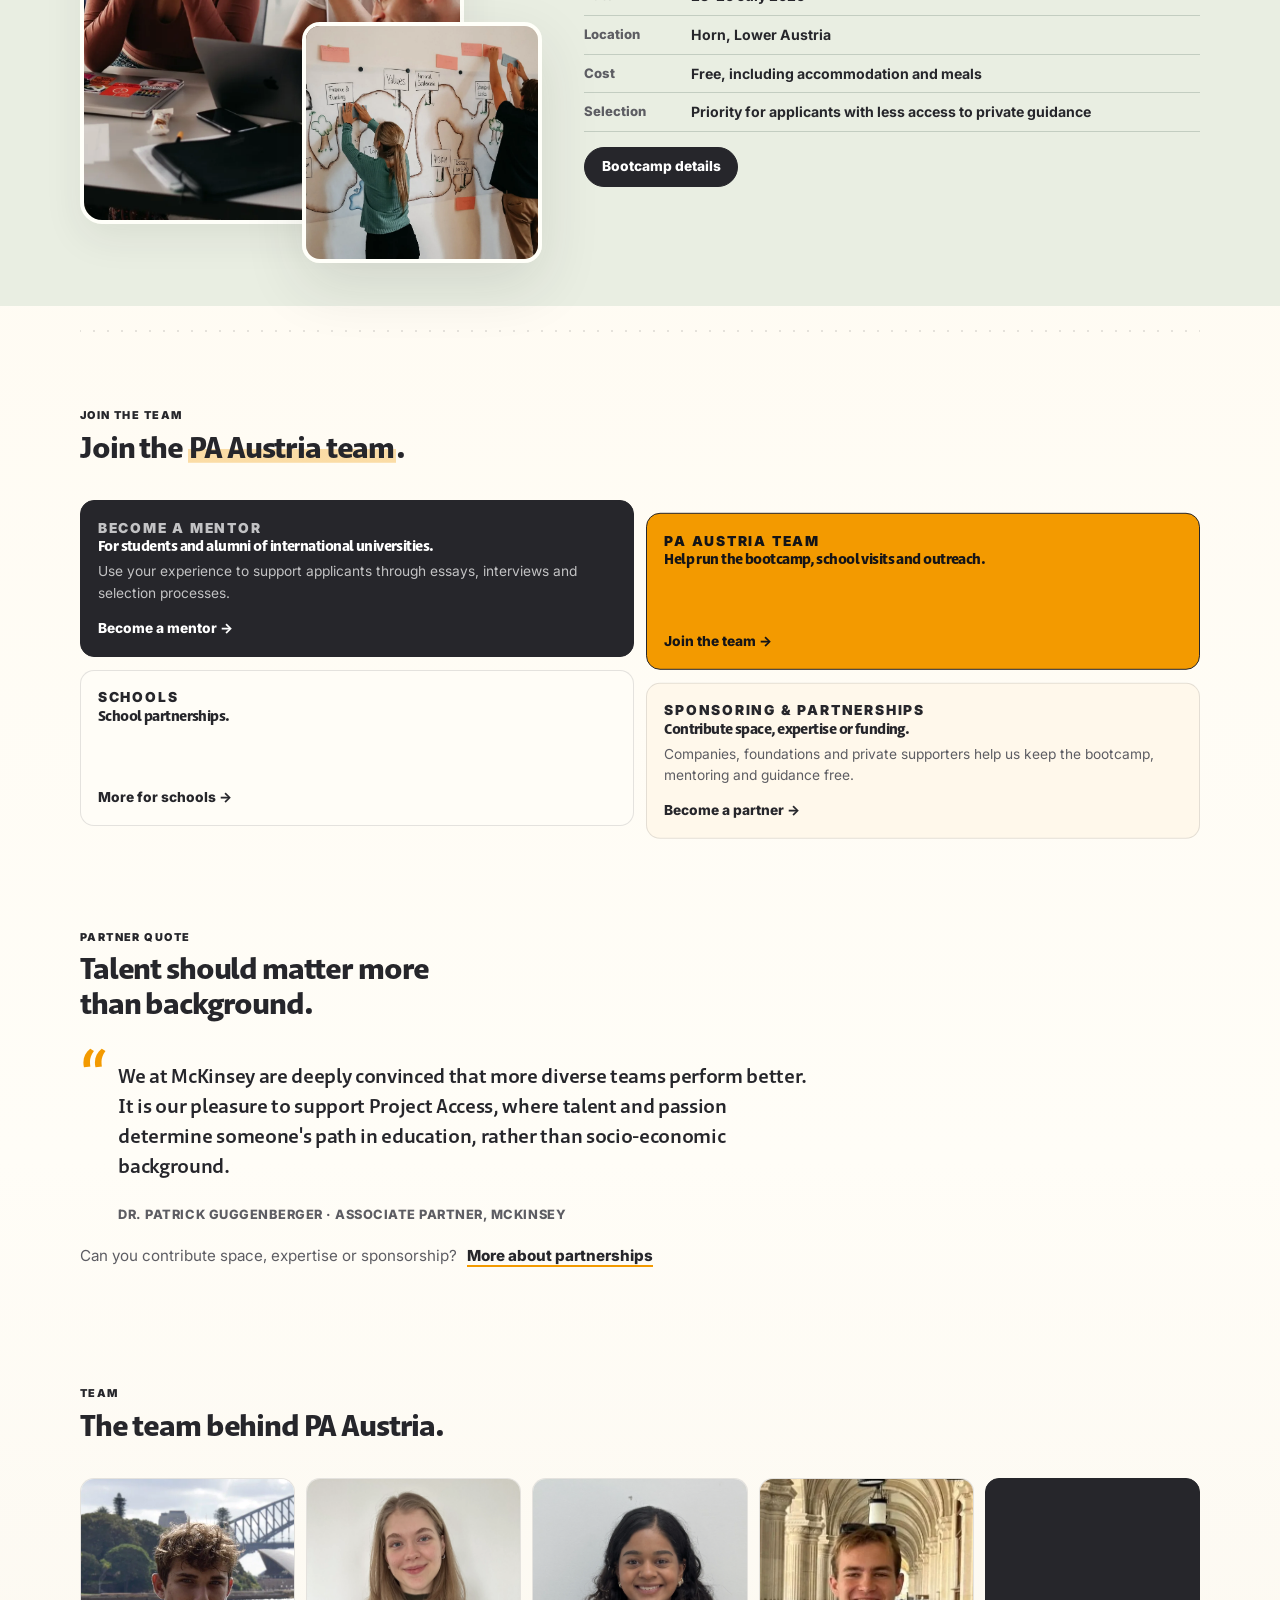
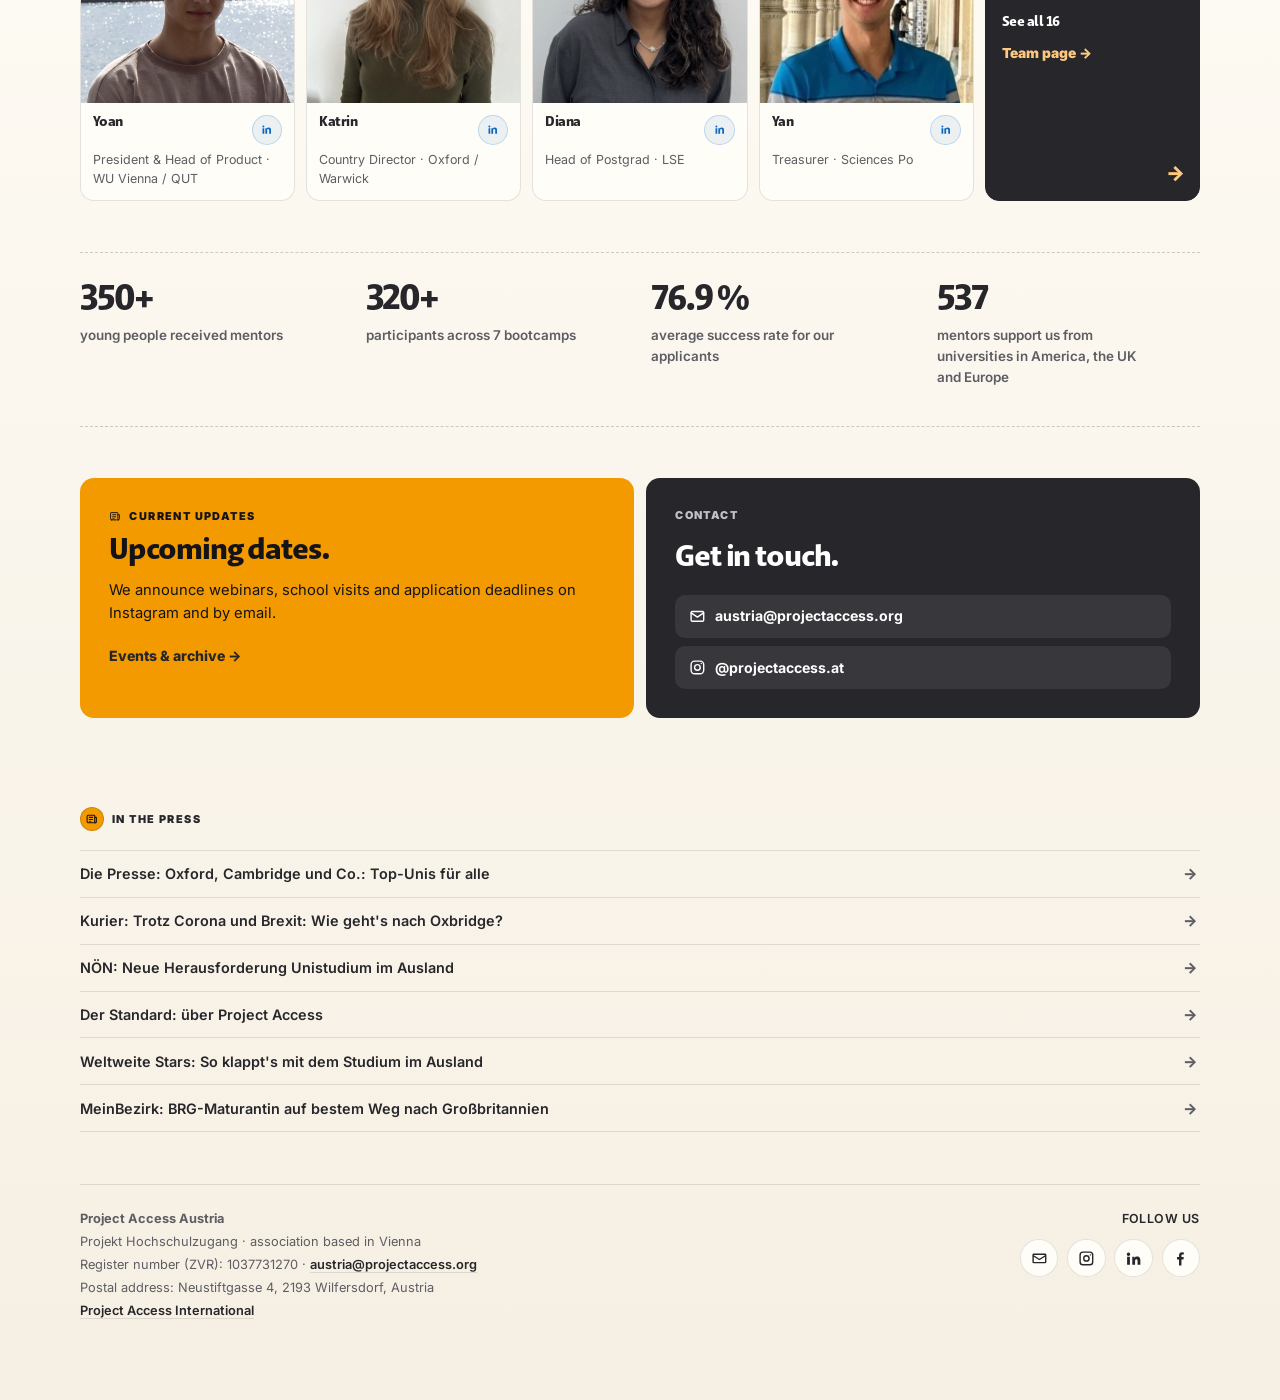
==== commit fc6ee390: "linkedin, flyer draft, katrins updates, favicon" ====
--- a/en/index.html
+++ b/en/index.html
@@ -36,9 +36,10 @@
     <meta name="twitter:image" content="https://projectaccess.at/assets/DSC07622.webp" />
     <meta name="twitter:image:alt" content="Participants and mentors at the Project Access Austria bootcamp" />
 
-    <link rel="icon" type="image/png" sizes="32x32" href="../assets/pa-favicon-32.png" />
-    <link rel="icon" type="image/png" sizes="192x192" href="../assets/pa-favicon-192.png" />
-    <link rel="apple-touch-icon" sizes="180x180" href="../assets/pa-favicon-180.png" />
+    <link rel="icon" href="https://projectaccess.at/favicon.ico" sizes="48x48" />
+    <link rel="icon" type="image/png" sizes="192x192" href="https://projectaccess.at/assets/pa-favicon-192.png" />
+    <link rel="icon" type="image/png" sizes="32x32" href="https://projectaccess.at/assets/pa-favicon-32.png" />
+    <link rel="apple-touch-icon" sizes="180x180" href="https://projectaccess.at/assets/pa-favicon-180.png" />
 
     <link rel="preconnect" href="https://fonts.googleapis.com" />
     <link rel="preconnect" href="https://fonts.gstatic.com" crossorigin />
@@ -203,7 +204,7 @@
   <body>
         <header class="site-header">
       <a class="brand" href="index.html#top" aria-label="Project Access Austria home">
-        <img class="brand-logo" src="https://projectaccess.org/wp-content/uploads/2025/05/Frame-5.svg" alt="" aria-hidden="true" />
+        <img class="brand-logo" src="../assets/logos/project-access-international.svg" alt="" aria-hidden="true" />
       </a>
       <div class="header-actions">
         <a class="lang-switch" href="../index.html" aria-label="Language">
@@ -280,52 +281,70 @@
         <div class="university-carousel-viewport">
           <div class="university-carousel-track">
             <span class="university-logo">
-              <img src="https://projectaccess.org/wp-content/uploads/2025/08/file-15-1-1.svg" alt="Harvard University" loading="lazy" />
-            </span>
-            <span class="university-logo">
-              <img src="https://projectaccess.org/wp-content/uploads/2025/08/file-14-1-1.svg" alt="University of Oxford" loading="lazy" />
-            </span>
-            <span class="university-logo">
-              <img src="https://projectaccess.org/wp-content/uploads/2025/08/Group-18-1.svg" alt="University of Cambridge" loading="lazy" />
-            </span>
-            <span class="university-logo">
-              <img src="https://projectaccess.org/wp-content/uploads/2025/08/Stanford_wordmark_2012-1-2.svg" alt="Stanford University" loading="lazy" />
-            </span>
-            <span class="university-logo">
-              <img src="https://projectaccess.org/wp-content/uploads/2025/08/file-9-1-1.svg" alt="Columbia University" loading="lazy" />
-            </span>
-            <span class="university-logo">
-              <img src="https://projectaccess.org/wp-content/uploads/2025/08/file-5-1-1.svg" alt="ETH Zurich" loading="lazy" />
-            </span>
-            <span class="university-logo">
-              <img src="https://projectaccess.org/wp-content/uploads/2025/08/file-4-1-1.svg" alt="Sciences Po" loading="lazy" />
-            </span>
-            <span class="university-logo">
-              <img src="https://projectaccess.org/wp-content/uploads/2025/08/file-3-1-1.svg" alt="Bocconi University" loading="lazy" />
-            </span>
-            <span class="university-logo" aria-hidden="true">
-              <img src="https://projectaccess.org/wp-content/uploads/2025/08/file-15-1-1.svg" alt="" loading="lazy" />
-            </span>
-            <span class="university-logo" aria-hidden="true">
-              <img src="https://projectaccess.org/wp-content/uploads/2025/08/file-14-1-1.svg" alt="" loading="lazy" />
-            </span>
-            <span class="university-logo" aria-hidden="true">
-              <img src="https://projectaccess.org/wp-content/uploads/2025/08/Group-18-1.svg" alt="" loading="lazy" />
-            </span>
-            <span class="university-logo" aria-hidden="true">
-              <img src="https://projectaccess.org/wp-content/uploads/2025/08/Stanford_wordmark_2012-1-2.svg" alt="" loading="lazy" />
-            </span>
-            <span class="university-logo" aria-hidden="true">
-              <img src="https://projectaccess.org/wp-content/uploads/2025/08/file-9-1-1.svg" alt="" loading="lazy" />
-            </span>
-            <span class="university-logo" aria-hidden="true">
-              <img src="https://projectaccess.org/wp-content/uploads/2025/08/file-5-1-1.svg" alt="" loading="lazy" />
-            </span>
-            <span class="university-logo" aria-hidden="true">
-              <img src="https://projectaccess.org/wp-content/uploads/2025/08/file-4-1-1.svg" alt="" loading="lazy" />
-            </span>
-            <span class="university-logo" aria-hidden="true">
-              <img src="https://projectaccess.org/wp-content/uploads/2025/08/file-3-1-1.svg" alt="" loading="lazy" />
+              <img src="../assets/logos/harvard.svg" alt="Harvard University" loading="lazy" />
+            </span>
+            <span class="university-logo">
+              <img src="../assets/logos/oxford.svg" alt="University of Oxford" loading="lazy" />
+            </span>
+            <span class="university-logo">
+              <img src="../assets/logos/cambridge.svg" alt="University of Cambridge" loading="lazy" />
+            </span>
+            <span class="university-logo">
+              <img src="../assets/logos/lse.svg" alt="London School of Economics and Political Science" loading="lazy" />
+            </span>
+            <span class="university-logo">
+              <img src="../assets/logos/hec-paris.svg" alt="HEC Paris" loading="lazy" />
+            </span>
+            <span class="university-logo">
+              <img src="../assets/logos/princeton.svg" alt="Princeton University" loading="lazy" />
+            </span>
+            <span class="university-logo">
+              <img src="../assets/logos/stanford.svg" alt="Stanford University" loading="lazy" />
+            </span>
+            <span class="university-logo">
+              <img src="../assets/logos/columbia.svg" alt="Columbia University" loading="lazy" />
+            </span>
+            <span class="university-logo">
+              <img src="../assets/logos/eth-zurich.svg" alt="ETH Zurich" loading="lazy" />
+            </span>
+            <span class="university-logo">
+              <img src="../assets/logos/sciences-po.svg" alt="Sciences Po" loading="lazy" />
+            </span>
+            <span class="university-logo">
+              <img src="../assets/logos/bocconi.svg" alt="Bocconi University" loading="lazy" />
+            </span>
+            <span class="university-logo" aria-hidden="true">
+              <img src="../assets/logos/harvard.svg" alt="" loading="lazy" />
+            </span>
+            <span class="university-logo" aria-hidden="true">
+              <img src="../assets/logos/oxford.svg" alt="" loading="lazy" />
+            </span>
+            <span class="university-logo" aria-hidden="true">
+              <img src="../assets/logos/cambridge.svg" alt="" loading="lazy" />
+            </span>
+            <span class="university-logo" aria-hidden="true">
+              <img src="../assets/logos/lse.svg" alt="" loading="lazy" />
+            </span>
+            <span class="university-logo" aria-hidden="true">
+              <img src="../assets/logos/hec-paris.svg" alt="" loading="lazy" />
+            </span>
+            <span class="university-logo" aria-hidden="true">
+              <img src="../assets/logos/princeton.svg" alt="" loading="lazy" />
+            </span>
+            <span class="university-logo" aria-hidden="true">
+              <img src="../assets/logos/stanford.svg" alt="" loading="lazy" />
+            </span>
+            <span class="university-logo" aria-hidden="true">
+              <img src="../assets/logos/columbia.svg" alt="" loading="lazy" />
+            </span>
+            <span class="university-logo" aria-hidden="true">
+              <img src="../assets/logos/eth-zurich.svg" alt="" loading="lazy" />
+            </span>
+            <span class="university-logo" aria-hidden="true">
+              <img src="../assets/logos/sciences-po.svg" alt="" loading="lazy" />
+            </span>
+            <span class="university-logo" aria-hidden="true">
+              <img src="../assets/logos/bocconi.svg" alt="" loading="lazy" />
             </span>
           </div>
         </div>
@@ -369,7 +388,8 @@
 
       <section class="bootcamp section-shell" id="bootcamp">
         <div class="image-collage">
-          <img src="../assets/DSC07694.webp" alt="Participants at a PA Austria workshop" loading="lazy" decoding="async" />
+          <img class="image-large" src="../assets/Website_1.webp" alt="Workshop at the PA Austria bootcamp" loading="lazy" decoding="async" />
+          <img class="image-small" src="../assets/DSC07694.webp" alt="Participants at a PA Austria workshop" loading="lazy" decoding="async" />
         </div>
         <div class="bootcamp-copy">
           <p class="eyebrow">Bootcamp 2026 · applications open</p>
@@ -461,23 +481,67 @@
         <div class="team-grid">
           <article class="team-card">
             <img src="../assets/DSC0130.webp" alt="Yoan – President &amp; Head of Product · WU Vienna / QUT" loading="lazy" decoding="async" />
-            <h3>Yoan</h3>
-            <p>President &amp; Head of Product · WU Vienna / QUT</p>
+            <div class="team-card-body">
+              <div class="team-card-header">
+                <h3>Yoan</h3>
+                <a class="team-card-linkedin" href="https://www.linkedin.com/in/yoantalkov/" aria-label="LinkedIn profile of Yoan" target="_blank" rel="noopener noreferrer">
+                  <span class="team-card-linkedin-icon" aria-hidden="true">
+                    <svg viewBox="0 0 24 24">
+                      <path d="M6.94 8.5A1.56 1.56 0 1 1 6.94 5.38a1.56 1.56 0 0 1 0 3.12ZM5.56 18.5h2.76V9.88H5.56V18.5Zm4.5 0h2.76v-4.8c0-1.26.24-2.48 1.8-2.48 1.54 0 1.56 1.44 1.56 2.56v4.72H19v-5.28c0-2.6-.56-4.6-3.6-4.6-1.46 0-2.44.8-2.84 1.56h-.04V9.88h-2.46V18.5Z" />
+                    </svg>
+                  </span>
+                </a>
+              </div>
+              <p>President &amp; Head of Product · WU Vienna / QUT</p>
+            </div>
           </article>
           <article class="team-card">
-            <img src="../assets/Katrin_Outreach.webp" alt="Katrin – Country Manager &amp; Head of Outreach · Oxford / Warwick" loading="lazy" decoding="async" />
-            <h3>Katrin</h3>
-            <p>Country Manager &amp; Head of Outreach · Oxford / Warwick</p>
+            <img src="../assets/Katrin_Outreach.webp" alt="Katrin – Country Director · Oxford / Warwick" loading="lazy" decoding="async" />
+            <div class="team-card-body">
+              <div class="team-card-header">
+                <h3>Katrin</h3>
+                <a class="team-card-linkedin" href="https://www.linkedin.com/in/katrin-hirtenlehner/" aria-label="LinkedIn profile of Katrin" target="_blank" rel="noopener noreferrer">
+                  <span class="team-card-linkedin-icon" aria-hidden="true">
+                    <svg viewBox="0 0 24 24">
+                      <path d="M6.94 8.5A1.56 1.56 0 1 1 6.94 5.38a1.56 1.56 0 0 1 0 3.12ZM5.56 18.5h2.76V9.88H5.56V18.5Zm4.5 0h2.76v-4.8c0-1.26.24-2.48 1.8-2.48 1.54 0 1.56 1.44 1.56 2.56v4.72H19v-5.28c0-2.6-.56-4.6-3.6-4.6-1.46 0-2.44.8-2.84 1.56h-.04V9.88h-2.46V18.5Z" />
+                    </svg>
+                  </span>
+                </a>
+              </div>
+              <p>Country Director · Oxford / Warwick</p>
+            </div>
           </article>
           <article class="team-card">
             <img src="../assets/Diana.webp" alt="Diana – Head of Postgrad · LSE" loading="lazy" decoding="async" />
-            <h3>Diana</h3>
-            <p>Head of Postgrad · LSE</p>
+            <div class="team-card-body">
+              <div class="team-card-header">
+                <h3>Diana</h3>
+                <a class="team-card-linkedin" href="https://www.linkedin.com/in/diana-manianchira-217269166/" aria-label="LinkedIn profile of Diana" target="_blank" rel="noopener noreferrer">
+                  <span class="team-card-linkedin-icon" aria-hidden="true">
+                    <svg viewBox="0 0 24 24">
+                      <path d="M6.94 8.5A1.56 1.56 0 1 1 6.94 5.38a1.56 1.56 0 0 1 0 3.12ZM5.56 18.5h2.76V9.88H5.56V18.5Zm4.5 0h2.76v-4.8c0-1.26.24-2.48 1.8-2.48 1.54 0 1.56 1.44 1.56 2.56v4.72H19v-5.28c0-2.6-.56-4.6-3.6-4.6-1.46 0-2.44.8-2.84 1.56h-.04V9.88h-2.46V18.5Z" />
+                    </svg>
+                  </span>
+                </a>
+              </div>
+              <p>Head of Postgrad · LSE</p>
+            </div>
           </article>
           <article class="team-card">
             <img src="../assets/Yan.webp" alt="Yan – Treasurer · Sciences Po" loading="lazy" decoding="async" />
-            <h3>Yan</h3>
-            <p>Treasurer · Sciences Po</p>
+            <div class="team-card-body">
+              <div class="team-card-header">
+                <h3>Yan</h3>
+                <a class="team-card-linkedin" href="https://www.linkedin.com/in/yan-s-matschi-scpoedu/" aria-label="LinkedIn profile of Yan" target="_blank" rel="noopener noreferrer">
+                  <span class="team-card-linkedin-icon" aria-hidden="true">
+                    <svg viewBox="0 0 24 24">
+                      <path d="M6.94 8.5A1.56 1.56 0 1 1 6.94 5.38a1.56 1.56 0 0 1 0 3.12ZM5.56 18.5h2.76V9.88H5.56V18.5Zm4.5 0h2.76v-4.8c0-1.26.24-2.48 1.8-2.48 1.54 0 1.56 1.44 1.56 2.56v4.72H19v-5.28c0-2.6-.56-4.6-3.6-4.6-1.46 0-2.44.8-2.84 1.56h-.04V9.88h-2.46V18.5Z" />
+                    </svg>
+                  </span>
+                </a>
+              </div>
+              <p>Treasurer · Sciences Po</p>
+            </div>
           </article>
           <a class="team-card team-cta-card" href="team.html" aria-label="View all 16 team members">
             <h3>See all 16</h3>
--- a/styles.css
+++ b/styles.css
@@ -44,6 +44,10 @@
 
 html {
   scroll-behavior: smooth;
+  /* Sticky header has variable height (logo + paddings ~= 4-5rem). When
+     someone clicks an in-page anchor, leave room so the targeted heading
+     isn't hidden behind the header. */
+  scroll-padding-top: 5.5rem;
 }
 
 body {
@@ -66,6 +70,18 @@
 a {
   color: inherit;
   text-decoration: none;
+}
+
+/* Visible focus ring for keyboard users on every interactive element. The
+   default browser ring varies by OS and is sometimes invisible against the
+   warm cream background. */
+a:focus-visible,
+button:focus-visible,
+.button:focus-visible,
+.team-card:focus-visible {
+  outline: 2px solid var(--yellow);
+  outline-offset: 3px;
+  border-radius: 6px;
 }
 
 p,
@@ -543,7 +559,7 @@
 .save-the-date-status {
   position: absolute;
   top: -0.55rem;
-  right: -0.6rem;
+  right: -0.4rem;
   display: inline-flex;
   align-items: center;
   gap: 0.4rem;
@@ -591,6 +607,15 @@
     transform: rotate(-1.6deg) perspective(720px) rotateX(1.5deg) rotateY(-2deg);
   }
 
+  /* Pull the angled status sticker inward on the smallest screens so the
+     rotated edge does not get clipped by the body's overflow-x: hidden rule. */
+  .save-the-date-status {
+    top: -0.45rem;
+    right: 0.4rem;
+    padding: 0.24rem 0.55rem;
+    font-size: 0.55rem;
+  }
+
   .save-the-date-date {
     flex-direction: row;
     justify-content: center;
@@ -679,13 +704,16 @@
   color: var(--muted);
 }
 
-/* STATS — flat numbers with subtle dotted divider above */
+/* STATS — flat numbers with subtle dotted divider below. Sits between
+   team preview and news/contact bands on the home page; the dashed
+   border-bottom signals "this is a quick-stat strip, not a full section". */
 .stats {
   display: grid;
   grid-template-columns: repeat(4, minmax(0, 1fr));
   gap: 1.4rem;
-  padding-top: 0;
+  padding-top: clamp(1.2rem, 2.4vw, 1.8rem);
   padding-bottom: clamp(1.6rem, 3vw, 2.4rem);
+  border-top: 1px dashed var(--line-strong);
   border-bottom: 1px dashed var(--line-strong);
 }
 
@@ -730,23 +758,11 @@
   border-bottom: 1px solid var(--line);
 }
 
+/* Intro is the only place where the inline link sits on an indented column,
+   so we just nudge its top margin a touch tighter. The underline + colour
+   treatment now matches the global .inline-link. */
 .intro .inline-link {
   margin-top: 0.1rem;
-  color: var(--ink);
-  font-weight: 800;
-  font-size: 0.9rem;
-  text-decoration: underline;
-  text-decoration-color: rgba(243, 154, 0, 0.6);
-  text-decoration-thickness: 0.1em;
-  text-underline-offset: 0.22em;
-  border-bottom: 0;
-  transition: text-decoration-color 0.15s ease, color 0.15s ease;
-}
-
-.intro .inline-link:hover,
-.intro .inline-link:focus-visible {
-  color: var(--ink-deep);
-  text-decoration-color: var(--yellow);
 }
 
 .intro + .section-shell {
@@ -907,8 +923,14 @@
   font-size: 0.92rem;
 }
 
+/* Two-photo collage in the home Bootcamp section: a tall main shot on the
+   left with a small square inset overlapping its bottom-right corner. The
+   asymmetry reinforces the "behind the scenes" feel of the section. */
 .image-collage {
+  position: relative;
   min-height: 0;
+  padding-bottom: 2.4rem;
+  padding-right: 1.6rem;
 }
 
 .image-collage img {
@@ -921,19 +943,20 @@
   box-shadow: var(--shadow);
 }
 
-.image-large {
-  width: 82%;
+.image-collage .image-large {
+  width: 88%;
   aspect-ratio: 4 / 5;
   border-radius: var(--radius-lg);
 }
 
-.image-small {
+.image-collage .image-small {
   position: absolute;
   right: 0;
   bottom: 0;
-  width: 50%;
+  width: 52%;
   aspect-ratio: 1;
   border-radius: 18px;
+  box-shadow: var(--shadow-lift);
 }
 
 .bootcamp-copy p {
@@ -1123,7 +1146,7 @@
   display: grid;
   min-height: 5.4rem;
   place-items: center;
-  padding: 0.55rem 0.7rem;
+  padding: 0.9rem 1.1rem;
   background: var(--paper);
   border: 1px solid var(--line);
   border-radius: var(--radius-md);
@@ -1139,7 +1162,9 @@
 .partner-logo-item img {
   width: auto;
   max-width: 100%;
-  max-height: 3.65rem;
+  /* Matched height + width caps keep wide wordmarks (McKinsey) and tall
+     monograms (Schwarzman) visually similar in size in the grid. */
+  max-height: 2.6rem;
   object-fit: contain;
   filter: none;
 }
@@ -1208,11 +1233,68 @@
   gap: 0.7rem;
 }
 
+/* On the team page each group is a small subsection: thin label above a
+   row of team cards. The label uses the same eyebrow look as section
+   headings so it ties back into the rest of the visual system. We use a
+   flexbox layout (rather than a hard 4-col grid) so groups with fewer
+   members or odd counts still pack cleanly without leaving a single card
+   stranded on its own row. */
+.team-group + .team-group {
+  margin-top: clamp(1.6rem, 3.4vw, 2.4rem);
+}
+
+.team-group-label {
+  display: flex;
+  align-items: center;
+  gap: 0.7rem;
+  margin: 0 0 0.85rem;
+  color: var(--ink);
+  font-size: 0.7rem;
+  font-weight: 800;
+  letter-spacing: 0.13em;
+  text-transform: uppercase;
+}
+
+.team-group-label::after {
+  content: "";
+  flex: 1;
+  height: 1px;
+  background: var(--line);
+  min-width: 2.5rem;
+}
+
+.team-group .full-team-grid {
+  display: flex;
+  flex-wrap: wrap;
+  justify-content: center;
+  gap: 0.7rem;
+}
+
+.team-group .full-team-grid > .team-card {
+  /* Flex-grow: 1 lets cards stretch to fill the row, so a 5-member group
+     fits on a single line as 5 slightly narrower cards rather than 4 + 1
+     orphan. flex-shrink: 1 lets the basis collapse a little when 5 cards
+     just barely don't fit at their preferred size (e.g. ~780px content
+     width). The max-width keeps single- or double-member groups
+     (Postgrad, IT) from blowing up to fill the whole row. */
+  flex: 1 1 10rem;
+  max-width: 17rem;
+}
+
 .team-card {
   overflow: hidden;
+  display: flex;
+  flex-direction: column;
   background: var(--paper);
   border: 1px solid var(--line);
   border-radius: var(--radius-md);
+  transition: transform 160ms ease, box-shadow 160ms ease, border-color 160ms ease;
+}
+
+.team-card:hover {
+  transform: translateY(-2px);
+  box-shadow: var(--shadow);
+  border-color: var(--line-strong);
 }
 
 .team-card img {
@@ -1222,19 +1304,73 @@
   filter: saturate(0.97) sepia(0.035) contrast(1.02);
 }
 
+.team-card-body {
+  display: flex;
+  flex: 1;
+  flex-direction: column;
+  gap: 0.28rem;
+  padding: 0.75rem;
+}
+
+.team-card-header {
+  display: flex;
+  align-items: flex-start;
+  justify-content: space-between;
+  gap: 0.65rem;
+}
+
 .team-card h3,
 .team-card p {
-  padding-inline: 0.75rem;
+  padding-inline: 0;
 }
 
 .team-card h3 {
-  margin: 0.7rem 0 0.15rem;
+  margin: 0;
   font-size: 0.95rem;
 }
 
 .team-card p {
-  margin-bottom: 0.7rem;
+  margin: 0;
   font-size: 0.78rem;
+  /* Cards land in regular grids next to each other; reserving consistent
+     vertical room for two lines of role text keeps the row of photos aligned
+     even when one role wraps. */
+  min-height: 2.4em;
+}
+
+.team-card-linkedin {
+  display: inline-flex;
+  align-items: center;
+  justify-content: center;
+  width: 1.9rem;
+  height: 1.9rem;
+  flex-shrink: 0;
+  border-radius: 999px;
+  border: 1px solid rgba(10, 102, 194, 0.2);
+  background: rgba(10, 102, 194, 0.08);
+  color: #0a66c2;
+  transition: transform 0.15s ease, background-color 0.15s ease, border-color 0.15s ease, color 0.15s ease, box-shadow 0.15s ease;
+}
+
+.team-card-linkedin:hover,
+.team-card-linkedin:focus-visible {
+  border-color: #0a66c2;
+  background: #0a66c2;
+  color: #fff;
+  transform: translateY(-1px);
+  box-shadow: 0 6px 14px rgba(10, 102, 194, 0.18);
+}
+
+.team-card-linkedin-icon {
+  display: inline-flex;
+  width: 0.95rem;
+  height: 0.95rem;
+}
+
+.team-card-linkedin-icon svg {
+  width: 100%;
+  height: 100%;
+  fill: currentColor;
 }
 
 .team-cta-card {
@@ -1252,13 +1388,14 @@
 .team-cta-card:hover {
   background: var(--ink-deep);
   box-shadow: var(--shadow);
-  transform: translateY(-1px);
+  transform: translateY(-2px);
 }
 
 .team-cta-card h3,
 .team-cta-card p {
   padding-inline: 0;
   margin: 0 0 0.35rem;
+  min-height: 0;
 }
 
 .team-cta-card strong {
@@ -2021,9 +2158,19 @@
   display: inline-flex;
   margin-top: 0.4rem;
   color: var(--ink);
-  font-weight: 900;
-  font-size: 0.86rem;
-  border-bottom: 2px solid rgba(38, 38, 43, 0.34);
+  font-weight: 800;
+  font-size: 0.88rem;
+  text-decoration: underline;
+  text-decoration-color: rgba(243, 154, 0, 0.6);
+  text-decoration-thickness: 0.1em;
+  text-underline-offset: 0.22em;
+  transition: text-decoration-color 0.15s ease, color 0.15s ease;
+}
+
+.inline-link:hover,
+.inline-link:focus-visible {
+  color: var(--ink-deep);
+  text-decoration-color: var(--yellow);
 }
 
 /* NEWS / CONTACT */
@@ -2119,29 +2266,50 @@
 
 .press-list {
   display: grid;
-  gap: 0.4rem;
-  margin: 0.4rem 0 0;
+  gap: 0;
+  margin: 0.6rem 0 0;
   padding: 0;
   list-style: none;
+  border-top: 1px solid var(--line);
 }
 
 .press-list li {
-  padding: 0.5rem 0;
-  border-top: 1px solid var(--line);
+  border-bottom: 1px solid var(--line);
   font-size: 0.9rem;
-}
-
-.press-list li:last-child {
-  border-bottom: 1px solid var(--line);
+  transition: background 160ms ease;
+}
+
+.press-list li:hover {
+  background: rgba(255, 253, 247, 0.55);
 }
 
 .press-list a {
+  display: flex;
+  align-items: baseline;
+  gap: 0.85rem;
+  padding: 0.7rem 0;
   color: var(--ink);
   font-weight: 600;
+  transition: color 160ms ease;
+}
+
+.press-list a::after {
+  content: "→";
+  margin-left: auto;
+  color: var(--muted);
+  font-weight: 800;
+  font-size: 0.95rem;
+  transform: translateX(-0.2rem);
+  transition: transform 160ms ease, color 160ms ease;
 }
 
 .press-list a:hover {
+  color: var(--ink-deep);
+}
+
+.press-list a:hover::after {
   color: var(--yellow);
+  transform: translateX(0.1rem);
 }
 
 /* Section divider — subtle dotted variation between sections */
@@ -2164,7 +2332,9 @@
   gap: 1.3rem;
   width: min(calc(100% - 2rem), var(--max));
   margin: 0 auto;
-  padding: 1.5rem 0 2.2rem;
+  /* Extra bottom padding leaves clear space below the legal info so the
+     floating Calendly badge doesn't sit on top of it at end of scroll. */
+  padding: 1.5rem 0 5rem;
   border-top: 1px solid var(--line);
   font-size: 0.8rem;
   color: var(--muted);
@@ -2510,10 +2680,17 @@
 
   .image-collage {
     min-height: 0;
-  }
-
-  .image-collage img {
-    aspect-ratio: 16 / 10;
+    padding: 0 0 1.8rem;
+  }
+
+  .image-collage > .image-large {
+    aspect-ratio: 4 / 3;
+    width: 86%;
+  }
+
+  .image-collage > .image-small {
+    width: 50%;
+    aspect-ratio: 1;
   }
 
   .bootcamp {
@@ -2556,7 +2733,7 @@
   .feature-list,
   .faq-grid,
   .archive-grid,
-  .archive-grid-rich,
+  .archive-grid.archive-grid-rich,
   .partner-logo-strip,
   .impact-stats-grid {
     grid-template-columns: repeat(2, minmax(0, 1fr));
@@ -2674,7 +2851,7 @@
   .feature-list,
   .faq-grid,
   .archive-grid,
-  .archive-grid-rich,
+  .archive-grid.archive-grid-rich,
   .partner-logo-strip {
     grid-template-columns: 1fr;
   }
@@ -2757,6 +2934,7 @@
     display: block;
     min-height: 0;
     aspect-ratio: auto;
+    padding: 0;
   }
 
   .bootcamp {
@@ -2770,6 +2948,18 @@
     width: 100%;
     aspect-ratio: 16 / 10;
     border-width: 4px;
+  }
+
+  /* On the smallest screens the inset photo would just stack as another
+     16:10 image, which adds bulk without visual reward. The large photo
+     alone reads better. */
+  .image-collage .image-large {
+    width: 100%;
+    aspect-ratio: 4 / 3;
+  }
+
+  .image-collage .image-small {
+    display: none;
   }
 
   /* Image band: keep three thumbnails inline so it still reads as a band. */
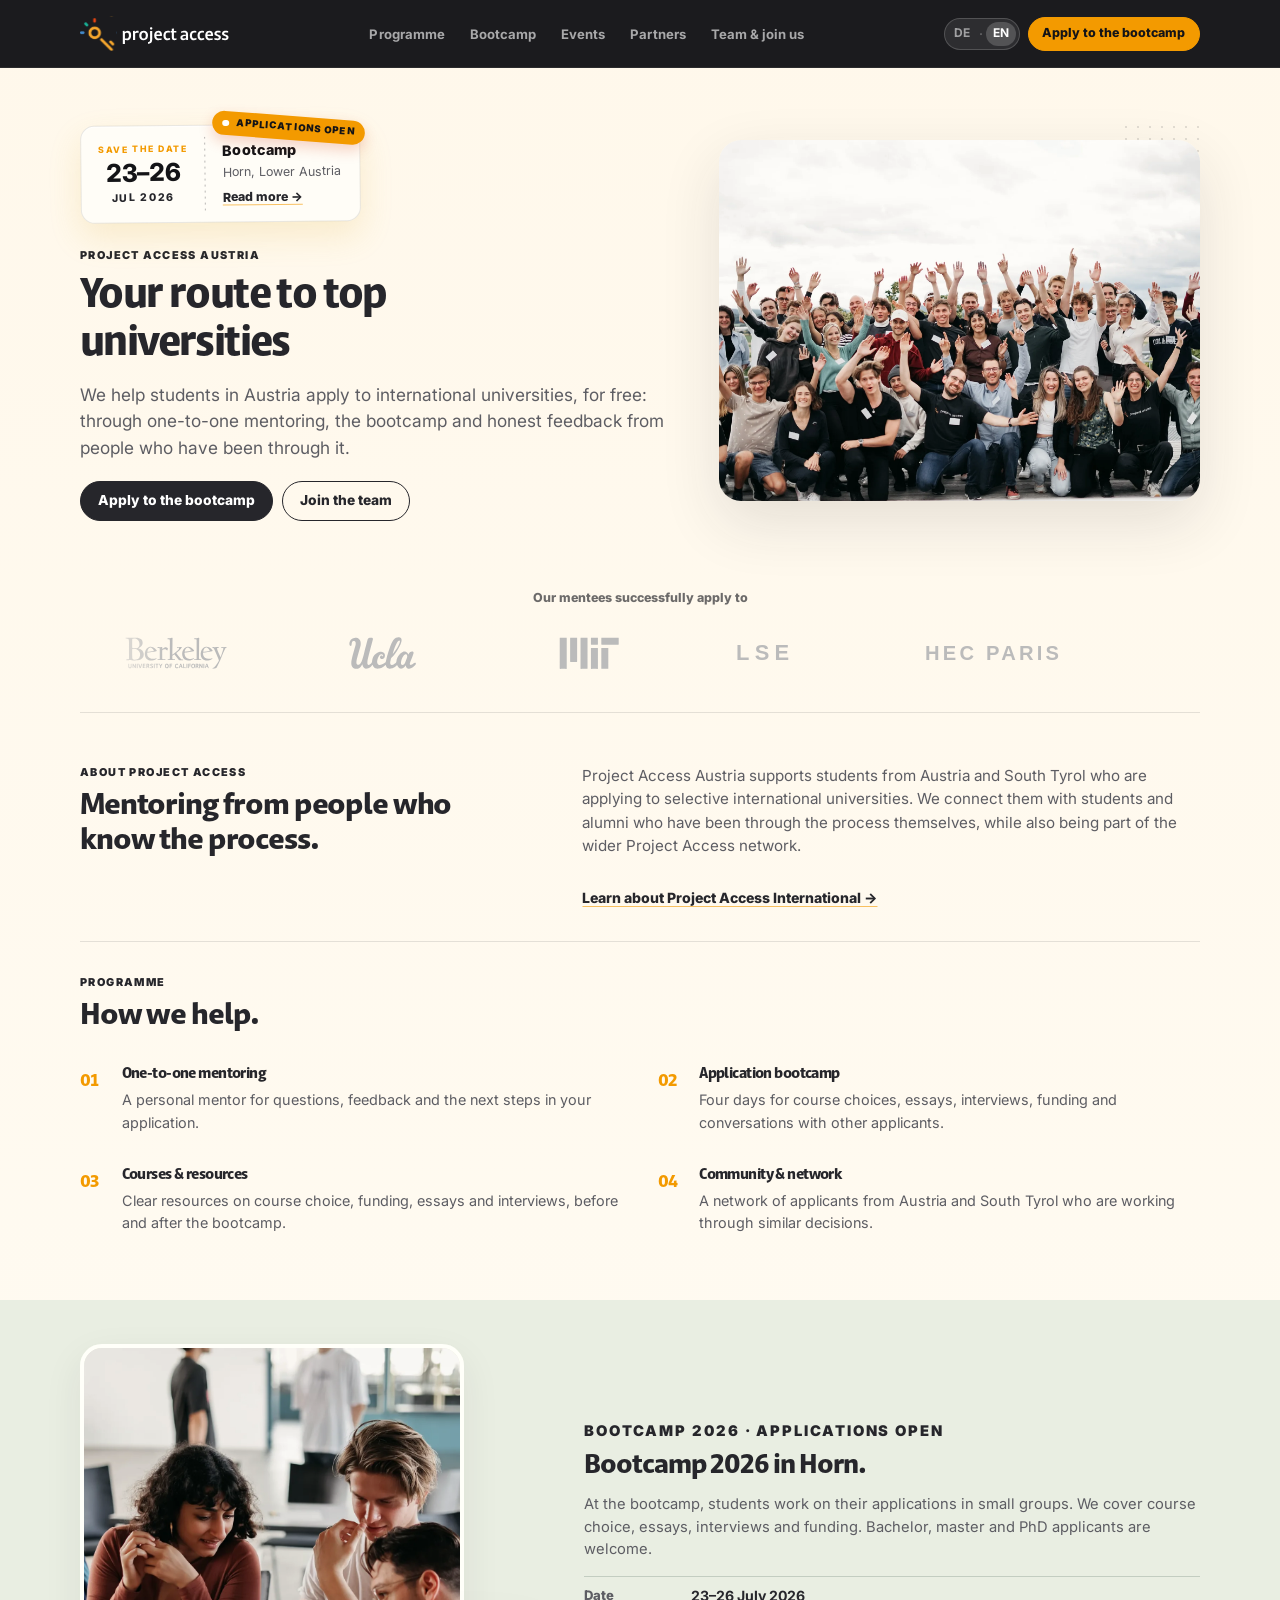
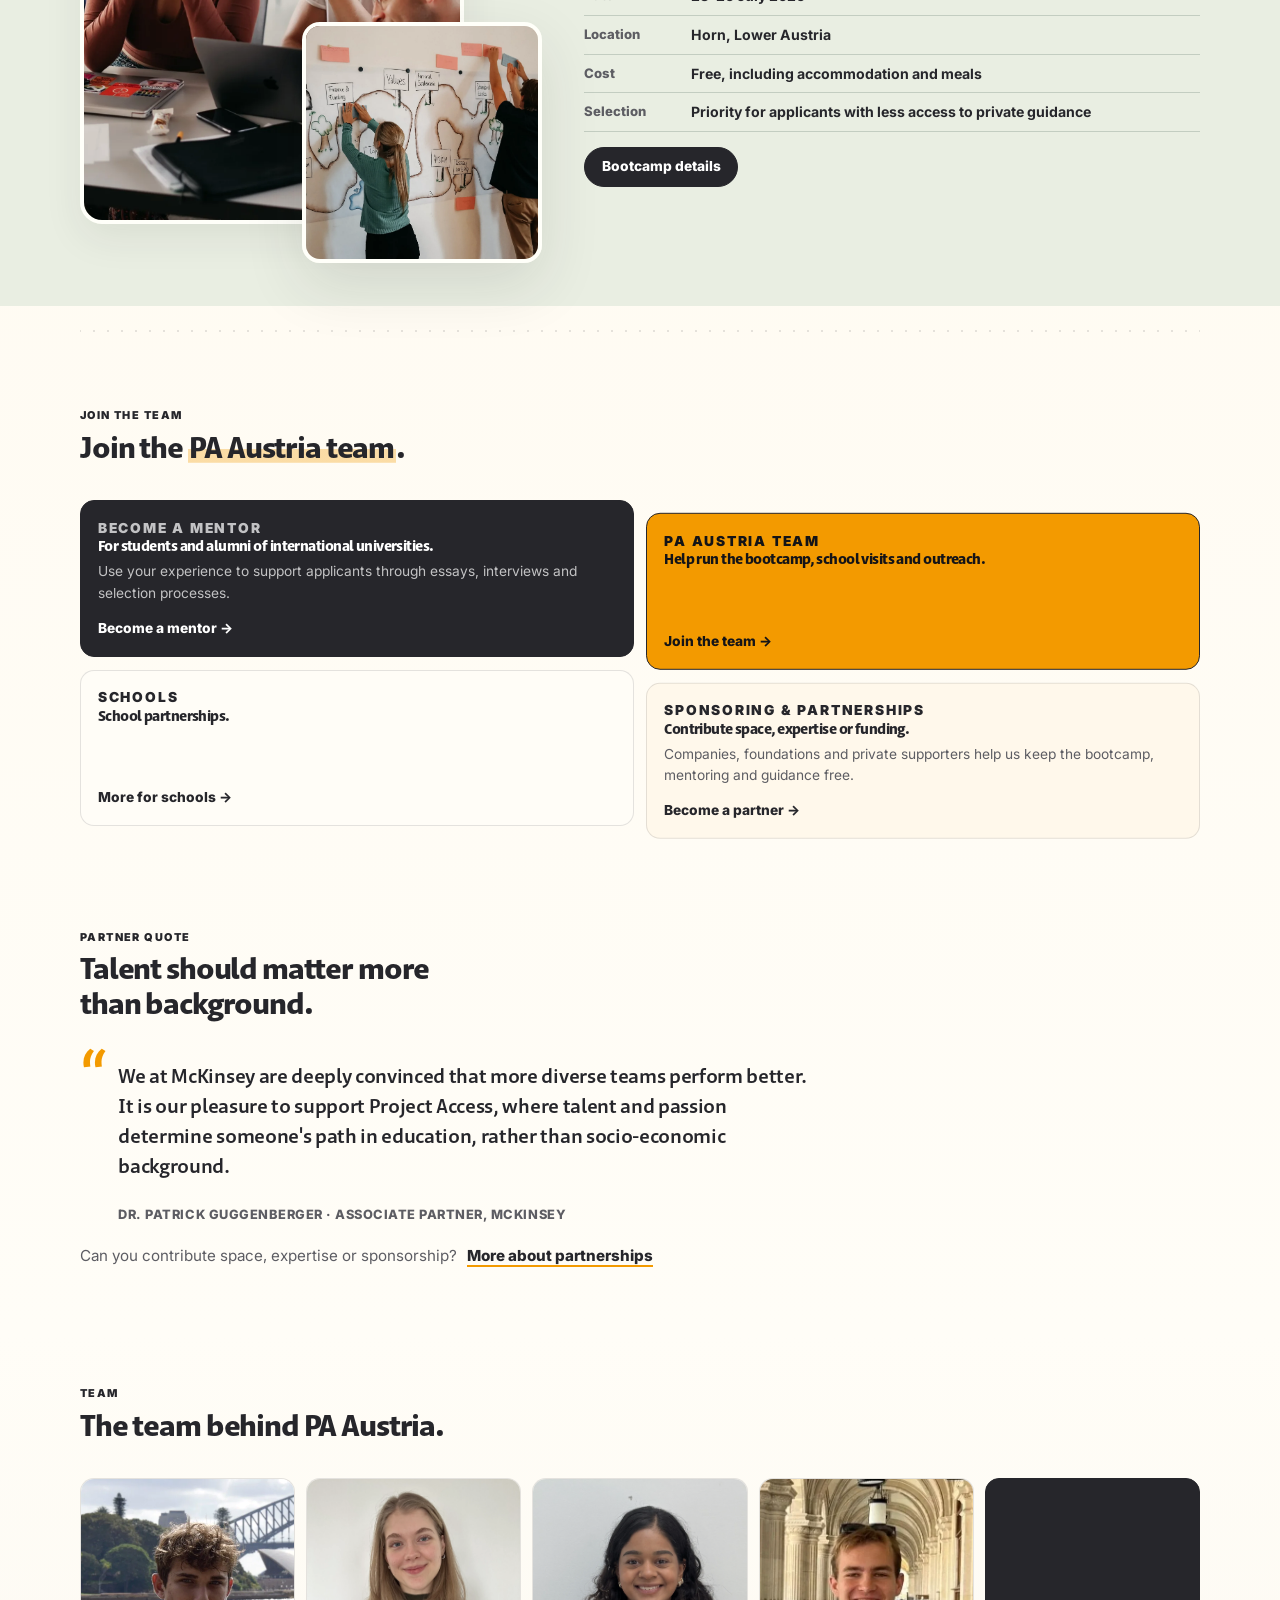
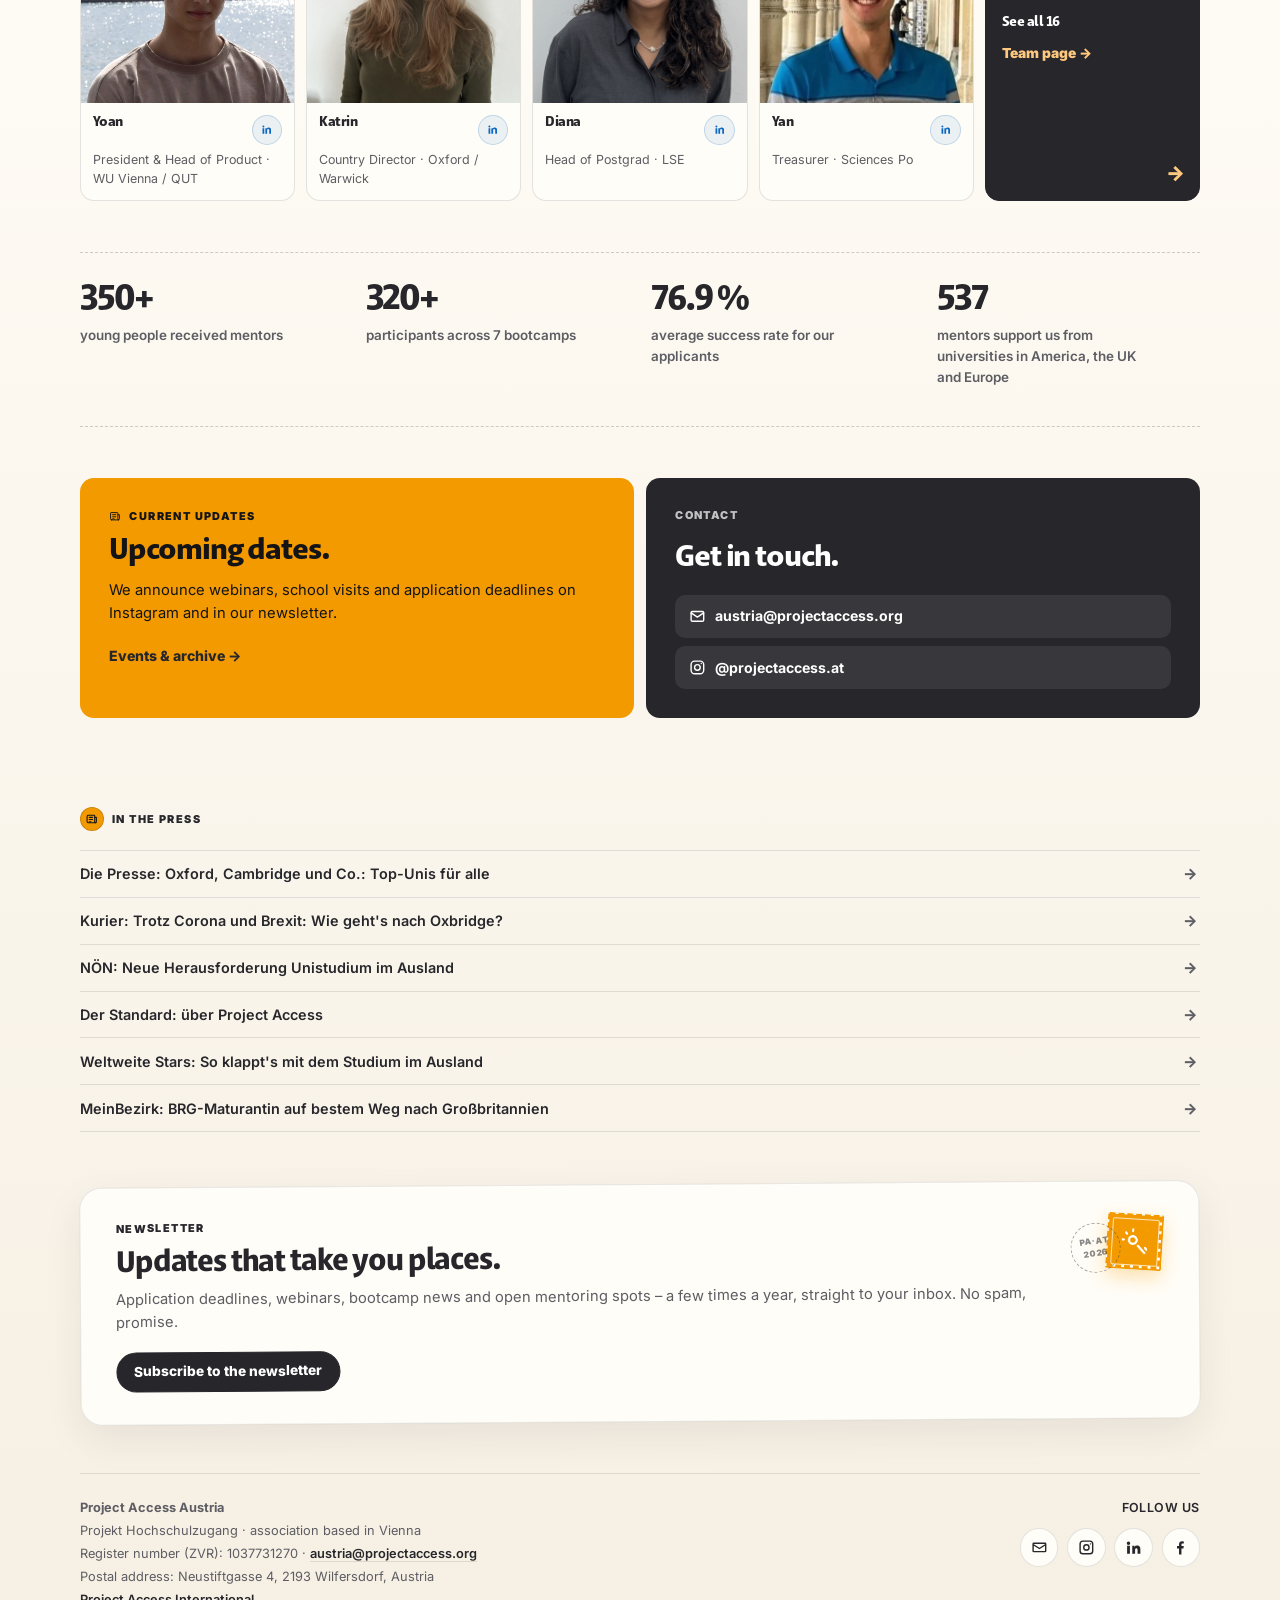
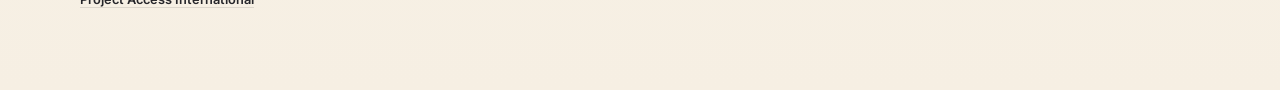
==== commit 94b16143: "Add sitewide newsletter signup card linking to the Airtable form. Give students a clear way to subsc" ====
--- a/en/index.html
+++ b/en/index.html
@@ -582,7 +582,7 @@
             <span>Current updates</span>
           </p>
           <h2>Upcoming dates.</h2>
-          <p>We announce webinars, school visits and application deadlines on Instagram and by email.</p>
+          <p>We announce webinars, school visits and application deadlines on Instagram and in our newsletter.</p>
           <a class="inline-link" href="events.html">Events &amp; archive →</a>
         </div>
         <div class="contact-card">
@@ -627,6 +627,28 @@
         </ul>
       </section>
 
+
+            <section class="newsletter section-shell" aria-label="Subscribe to the newsletter">
+        <a class="newsletter-postcard" href="https://airtable.com/appSrxV1MH9LEChsv/shriRjvsfQX4UZiSg" target="_blank" rel="noopener">
+          <div class="newsletter-copy">
+            <p class="eyebrow">Newsletter</p>
+            <h2>Updates that take you places.</h2>
+            <p>Application deadlines, webinars, bootcamp news and open mentoring spots – a few times a year, straight to your inbox. No spam, promise.</p>
+            <span class="button newsletter-button">Subscribe to the newsletter</span>
+          </div>
+          <div class="newsletter-postage" aria-hidden="true">
+            <span class="newsletter-postmark">
+              <span>PA·AT</span>
+              <span>2026</span>
+            </span>
+            <span class="newsletter-stamp">
+              <span class="newsletter-stamp-inner">
+                <img src="../assets/pa-logomark-white.webp" alt="" loading="lazy" decoding="async" />
+              </span>
+            </span>
+          </div>
+        </a>
+      </section>
 
     </main>
     
--- a/styles.css
+++ b/styles.css
@@ -1233,50 +1233,17 @@
   gap: 0.7rem;
 }
 
-/* On the team page each group is a small subsection: thin label above a
-   row of team cards. The label uses the same eyebrow look as section
-   headings so it ties back into the rest of the visual system. We use a
-   flexbox layout (rather than a hard 4-col grid) so groups with fewer
-   members or odd counts still pack cleanly without leaving a single card
-   stranded on its own row. */
-.team-group + .team-group {
-  margin-top: clamp(1.6rem, 3.4vw, 2.4rem);
-}
-
-.team-group-label {
-  display: flex;
-  align-items: center;
-  gap: 0.7rem;
-  margin: 0 0 0.85rem;
-  color: var(--ink);
-  font-size: 0.7rem;
-  font-weight: 800;
-  letter-spacing: 0.13em;
-  text-transform: uppercase;
-}
-
-.team-group-label::after {
-  content: "";
-  flex: 1;
-  height: 1px;
-  background: var(--line);
-  min-width: 2.5rem;
-}
-
-.team-group .full-team-grid {
+/* On the team page the full roster is shown as one continuous list. We use
+   flexbox so the cards reflow cleanly across widths without leaving awkward
+   gaps when the last row has fewer members. */
+.team-section .full-team-grid {
   display: flex;
   flex-wrap: wrap;
   justify-content: center;
   gap: 0.7rem;
 }
 
-.team-group .full-team-grid > .team-card {
-  /* Flex-grow: 1 lets cards stretch to fill the row, so a 5-member group
-     fits on a single line as 5 slightly narrower cards rather than 4 + 1
-     orphan. flex-shrink: 1 lets the basis collapse a little when 5 cards
-     just barely don't fit at their preferred size (e.g. ~780px content
-     width). The max-width keeps single- or double-member groups
-     (Postgrad, IT) from blowing up to fill the whole row. */
+.team-section .full-team-grid > .team-card {
   flex: 1 1 10rem;
   max-width: 17rem;
 }
@@ -2322,6 +2289,152 @@
   background-size: 14px 14px;
   background-position: center;
   opacity: 0.55;
+}
+
+/* NEWSLETTER — sitewide pre-footer signup CTA on a tilted paper card with
+   a perforated stamp + circular postmark pinned to the top-right corner.
+   The whole card is a single link to the signup form, mirroring the
+   save-the-date ticket. */
+.newsletter {
+  padding-top: 0;
+}
+
+.newsletter-postcard {
+  display: grid;
+  grid-template-columns: minmax(0, 1fr) auto;
+  gap: clamp(1.1rem, 2.6vw, 2rem);
+  align-items: start;
+  padding: clamp(1.3rem, 3vw, 2rem) clamp(1.2rem, 3vw, 2.2rem);
+  background: var(--paper);
+  border: 1px solid rgba(38, 38, 43, 0.1);
+  border-radius: var(--radius-lg);
+  box-shadow:
+    var(--shadow),
+    0 1px 0 rgba(255, 255, 255, 0.85) inset;
+  transform: rotate(-0.4deg);
+  transition: transform 0.22s ease, box-shadow 0.22s ease;
+}
+
+.newsletter-postcard:hover {
+  transform: rotate(0.25deg) translateY(-3px);
+  box-shadow:
+    var(--shadow-lift),
+    0 1px 0 rgba(255, 255, 255, 0.85) inset;
+}
+
+.newsletter-postcard:focus-visible {
+  outline: 2px solid var(--yellow);
+  outline-offset: 3px;
+}
+
+.newsletter-copy h2 {
+  margin-bottom: 0.5rem;
+  max-width: none;
+}
+
+.newsletter-copy p:not(.eyebrow) {
+  max-width: none;
+  margin: 0 0 1.15rem;
+  font-size: 0.92rem;
+}
+
+/* The card itself is the link, so the "button" is decorative; echo the
+   real button hover when the card is hovered. */
+.newsletter-postcard:hover .newsletter-button {
+  transform: translateY(-1px);
+  background: #000;
+}
+
+.newsletter-postage {
+  display: flex;
+  justify-content: flex-end;
+  align-items: flex-start;
+}
+
+/* Circular postmark, slightly overlapping the stamp. */
+.newsletter-postmark {
+  display: inline-grid;
+  place-items: center;
+  align-content: center;
+  width: 3.1rem;
+  height: 3.1rem;
+  margin-right: -0.8rem;
+  margin-top: 0.55rem;
+  z-index: 1;
+  border: 1.5px dashed rgba(38, 38, 43, 0.38);
+  border-radius: 50%;
+  color: rgba(38, 38, 43, 0.55);
+  font-size: 0.52rem;
+  font-weight: 900;
+  letter-spacing: 0.1em;
+  line-height: 1.4;
+  text-transform: uppercase;
+  transform: rotate(-8deg);
+}
+
+/* Postage stamp: paper-coloured dots straddle the yellow edge to fake the
+   perforation, the inner frame holds the white PA logomark. */
+.newsletter-stamp {
+  display: inline-block;
+  padding: 0.3rem;
+  background-color: var(--yellow);
+  background-image: radial-gradient(var(--paper) 1.5px, transparent 1.7px);
+  background-size: 0.55rem 0.55rem;
+  background-position: -0.275rem -0.275rem;
+  border-radius: 2px;
+  transform: rotate(4deg);
+  box-shadow: 0 8px 18px rgba(243, 154, 0, 0.28);
+  transition: transform 0.22s ease;
+}
+
+.newsletter-postcard:hover .newsletter-stamp {
+  transform: rotate(7deg) translateY(-2px);
+}
+
+.newsletter-stamp-inner {
+  display: grid;
+  place-items: center;
+  padding: 0.45rem;
+  background: var(--yellow);
+  border: 1.5px solid rgba(255, 253, 247, 0.75);
+  border-radius: 2px;
+}
+
+.newsletter-stamp-inner img {
+  width: 1.9rem;
+  height: 1.9rem;
+}
+
+@media (max-width: 560px) {
+  .newsletter-postcard {
+    grid-template-columns: 1fr;
+    transform: rotate(-0.3deg);
+  }
+
+  .newsletter-postcard:hover {
+    transform: rotate(0.2deg) translateY(-2px);
+  }
+
+  /* Postage moves above the copy once the card stacks. */
+  .newsletter-postage {
+    order: -1;
+    margin-bottom: 0.2rem;
+  }
+}
+
+@media (prefers-reduced-motion: reduce) {
+  .newsletter-postcard,
+  .newsletter-stamp {
+    transition: none;
+  }
+
+  .newsletter-postcard:hover {
+    transform: rotate(-0.4deg);
+  }
+
+  .newsletter-postcard:hover .newsletter-stamp {
+    transform: rotate(4deg);
+  }
 }
 
 /* FOOTER */
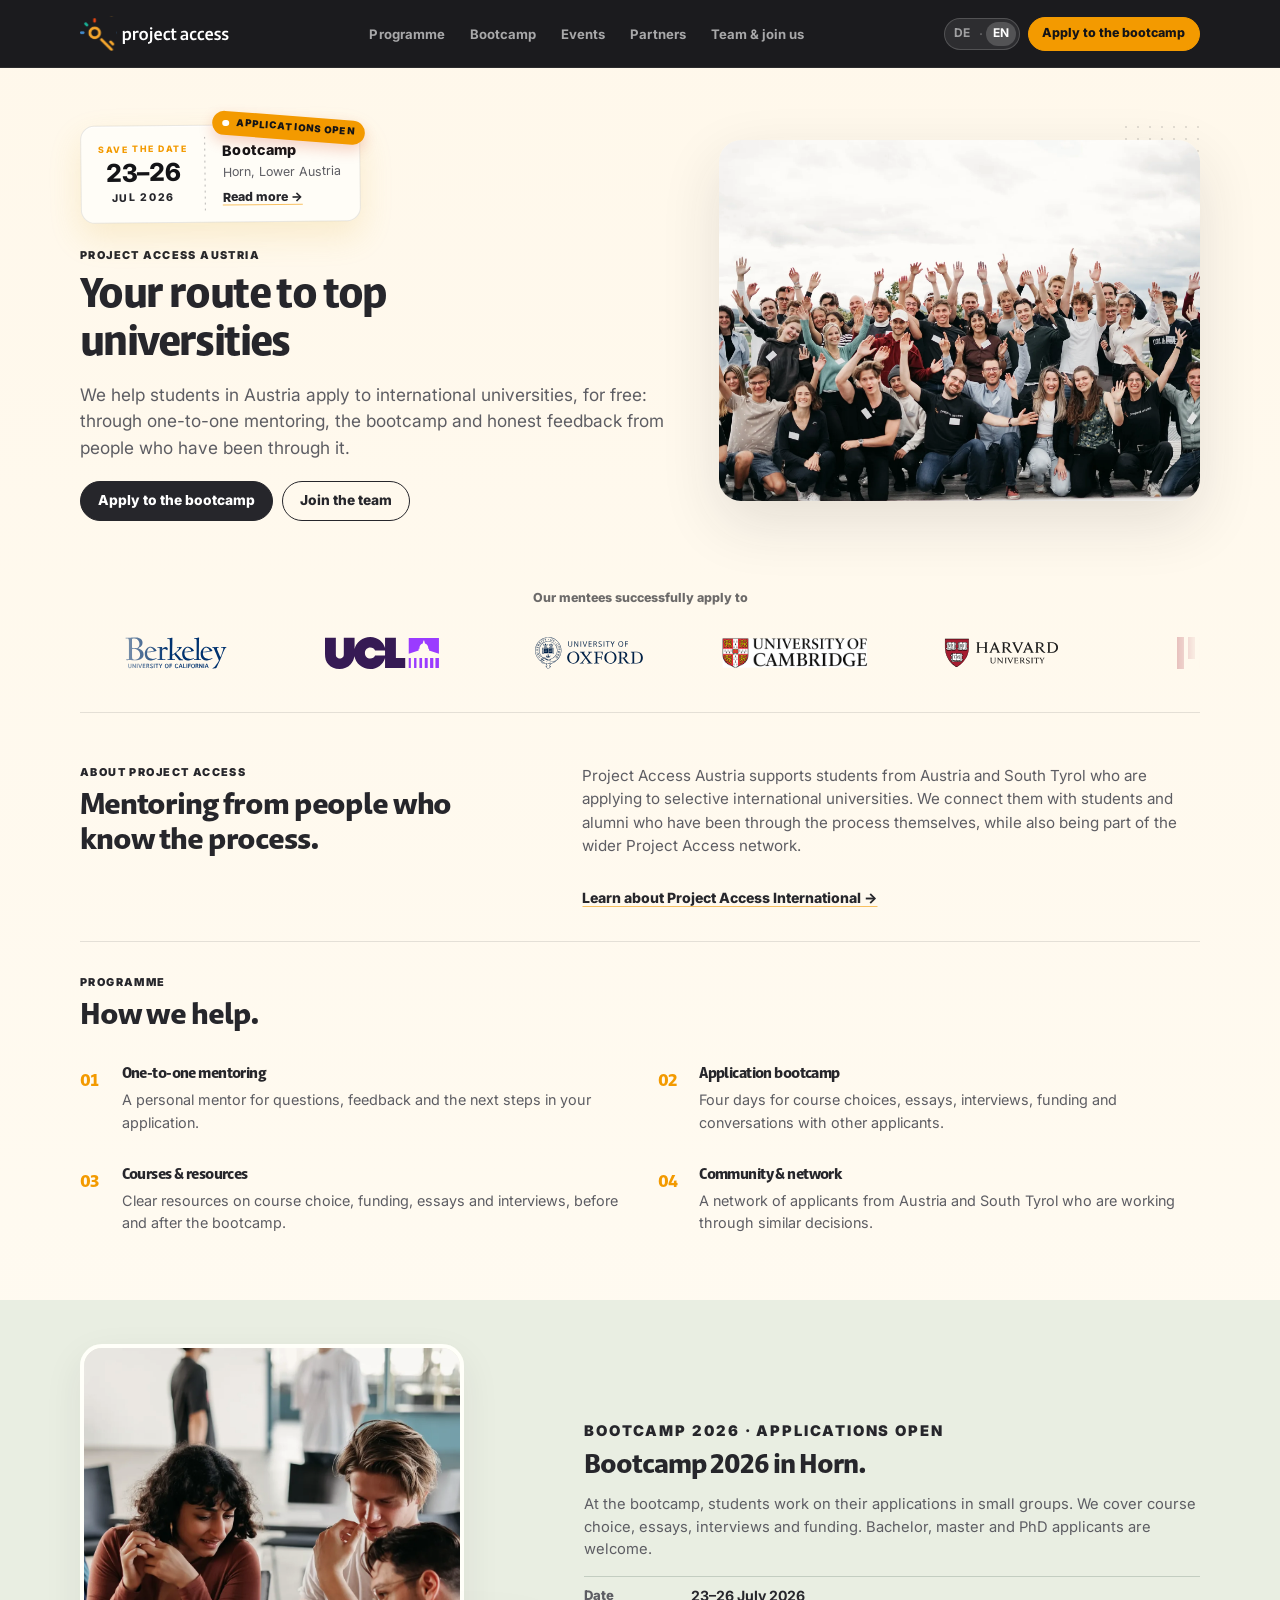
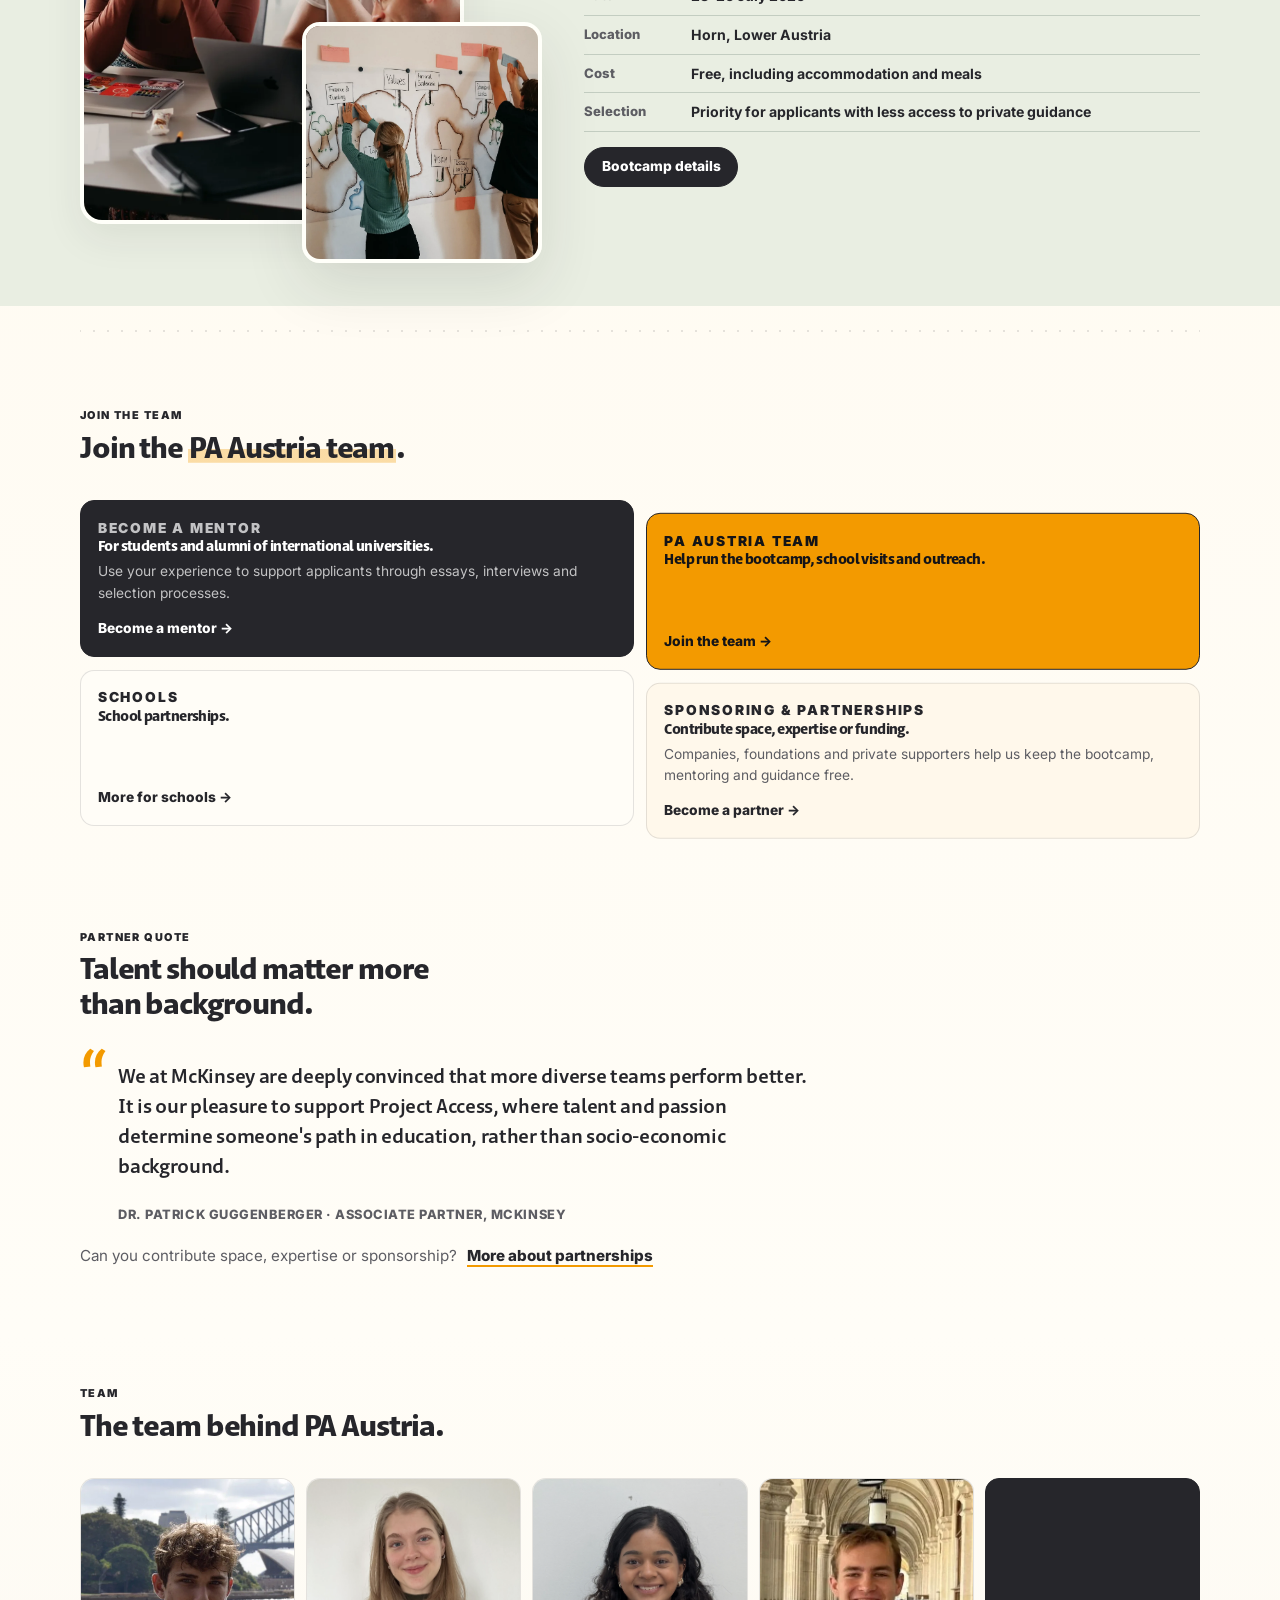
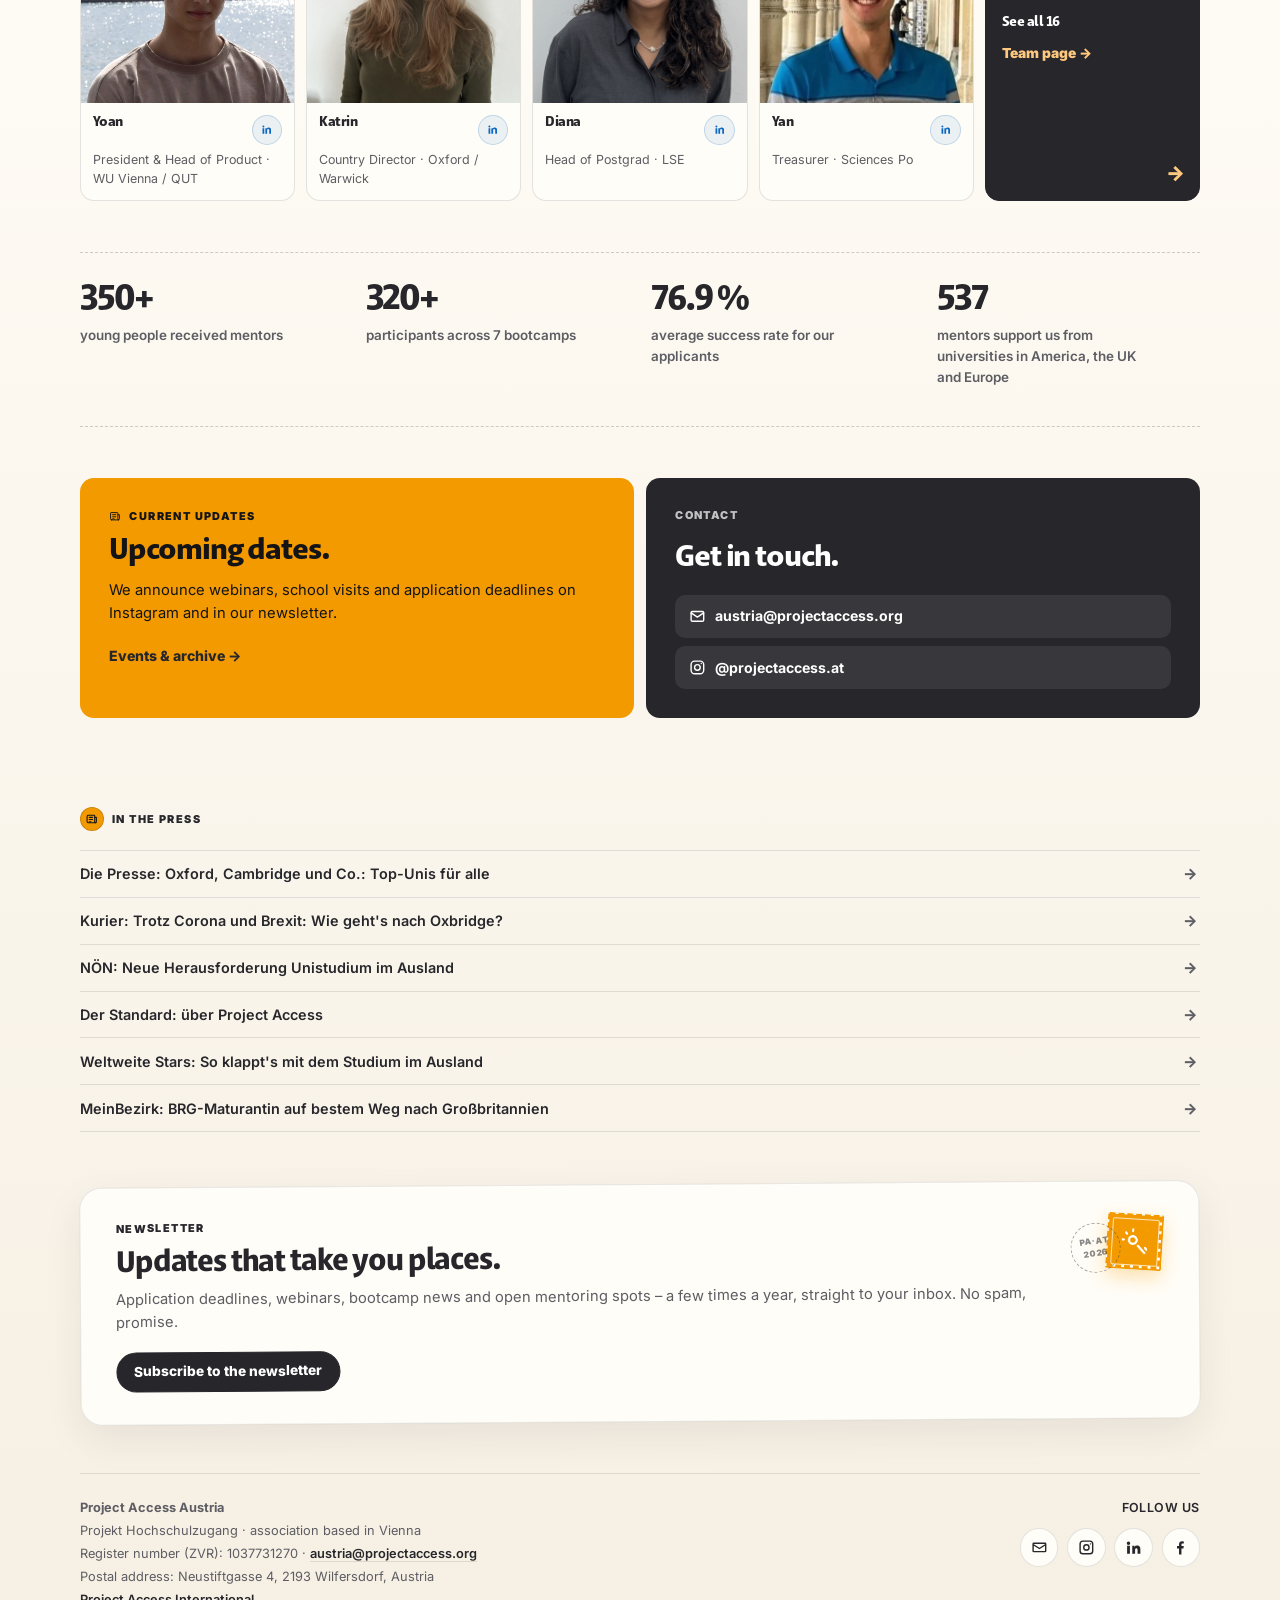
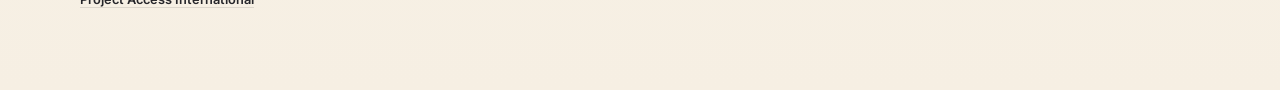
==== commit ba4ef4d4: "Fix homepage university carousel logos and order. Replace mislabeled grey placeholders with official" ====
--- a/en/index.html
+++ b/en/index.html
@@ -281,13 +281,22 @@
         <div class="university-carousel-viewport">
           <div class="university-carousel-track">
             <span class="university-logo">
+              <img src="../assets/logos/berkeley.svg" alt="University of California, Berkeley" loading="lazy" />
+            </span>
+            <span class="university-logo">
+              <img src="../assets/logos/ucl.svg" alt="University College London" loading="lazy" />
+            </span>
+            <span class="university-logo">
+              <img src="../assets/logos/oxford.svg" alt="University of Oxford" loading="lazy" />
+            </span>
+            <span class="university-logo">
+              <img src="../assets/logos/cambridge.webp" alt="University of Cambridge" loading="lazy" />
+            </span>
+            <span class="university-logo">
               <img src="../assets/logos/harvard.svg" alt="Harvard University" loading="lazy" />
             </span>
             <span class="university-logo">
-              <img src="../assets/logos/oxford.svg" alt="University of Oxford" loading="lazy" />
-            </span>
-            <span class="university-logo">
-              <img src="../assets/logos/cambridge.svg" alt="University of Cambridge" loading="lazy" />
+              <img src="../assets/logos/mit.svg" alt="Massachusetts Institute of Technology" loading="lazy" />
             </span>
             <span class="university-logo">
               <img src="../assets/logos/lse.svg" alt="London School of Economics and Political Science" loading="lazy" />
@@ -311,16 +320,25 @@
               <img src="../assets/logos/sciences-po.svg" alt="Sciences Po" loading="lazy" />
             </span>
             <span class="university-logo">
-              <img src="../assets/logos/bocconi.svg" alt="Bocconi University" loading="lazy" />
+              <img src="../assets/logos/dartmouth.svg" alt="Dartmouth College" loading="lazy" />
+            </span>
+            <span class="university-logo" aria-hidden="true">
+              <img src="../assets/logos/berkeley.svg" alt="" loading="lazy" />
+            </span>
+            <span class="university-logo" aria-hidden="true">
+              <img src="../assets/logos/ucl.svg" alt="" loading="lazy" />
+            </span>
+            <span class="university-logo" aria-hidden="true">
+              <img src="../assets/logos/oxford.svg" alt="" loading="lazy" />
+            </span>
+            <span class="university-logo" aria-hidden="true">
+              <img src="../assets/logos/cambridge.webp" alt="" loading="lazy" />
             </span>
             <span class="university-logo" aria-hidden="true">
               <img src="../assets/logos/harvard.svg" alt="" loading="lazy" />
             </span>
             <span class="university-logo" aria-hidden="true">
-              <img src="../assets/logos/oxford.svg" alt="" loading="lazy" />
-            </span>
-            <span class="university-logo" aria-hidden="true">
-              <img src="../assets/logos/cambridge.svg" alt="" loading="lazy" />
+              <img src="../assets/logos/mit.svg" alt="" loading="lazy" />
             </span>
             <span class="university-logo" aria-hidden="true">
               <img src="../assets/logos/lse.svg" alt="" loading="lazy" />
@@ -344,7 +362,7 @@
               <img src="../assets/logos/sciences-po.svg" alt="" loading="lazy" />
             </span>
             <span class="university-logo" aria-hidden="true">
-              <img src="../assets/logos/bocconi.svg" alt="" loading="lazy" />
+              <img src="../assets/logos/dartmouth.svg" alt="" loading="lazy" />
             </span>
           </div>
         </div>
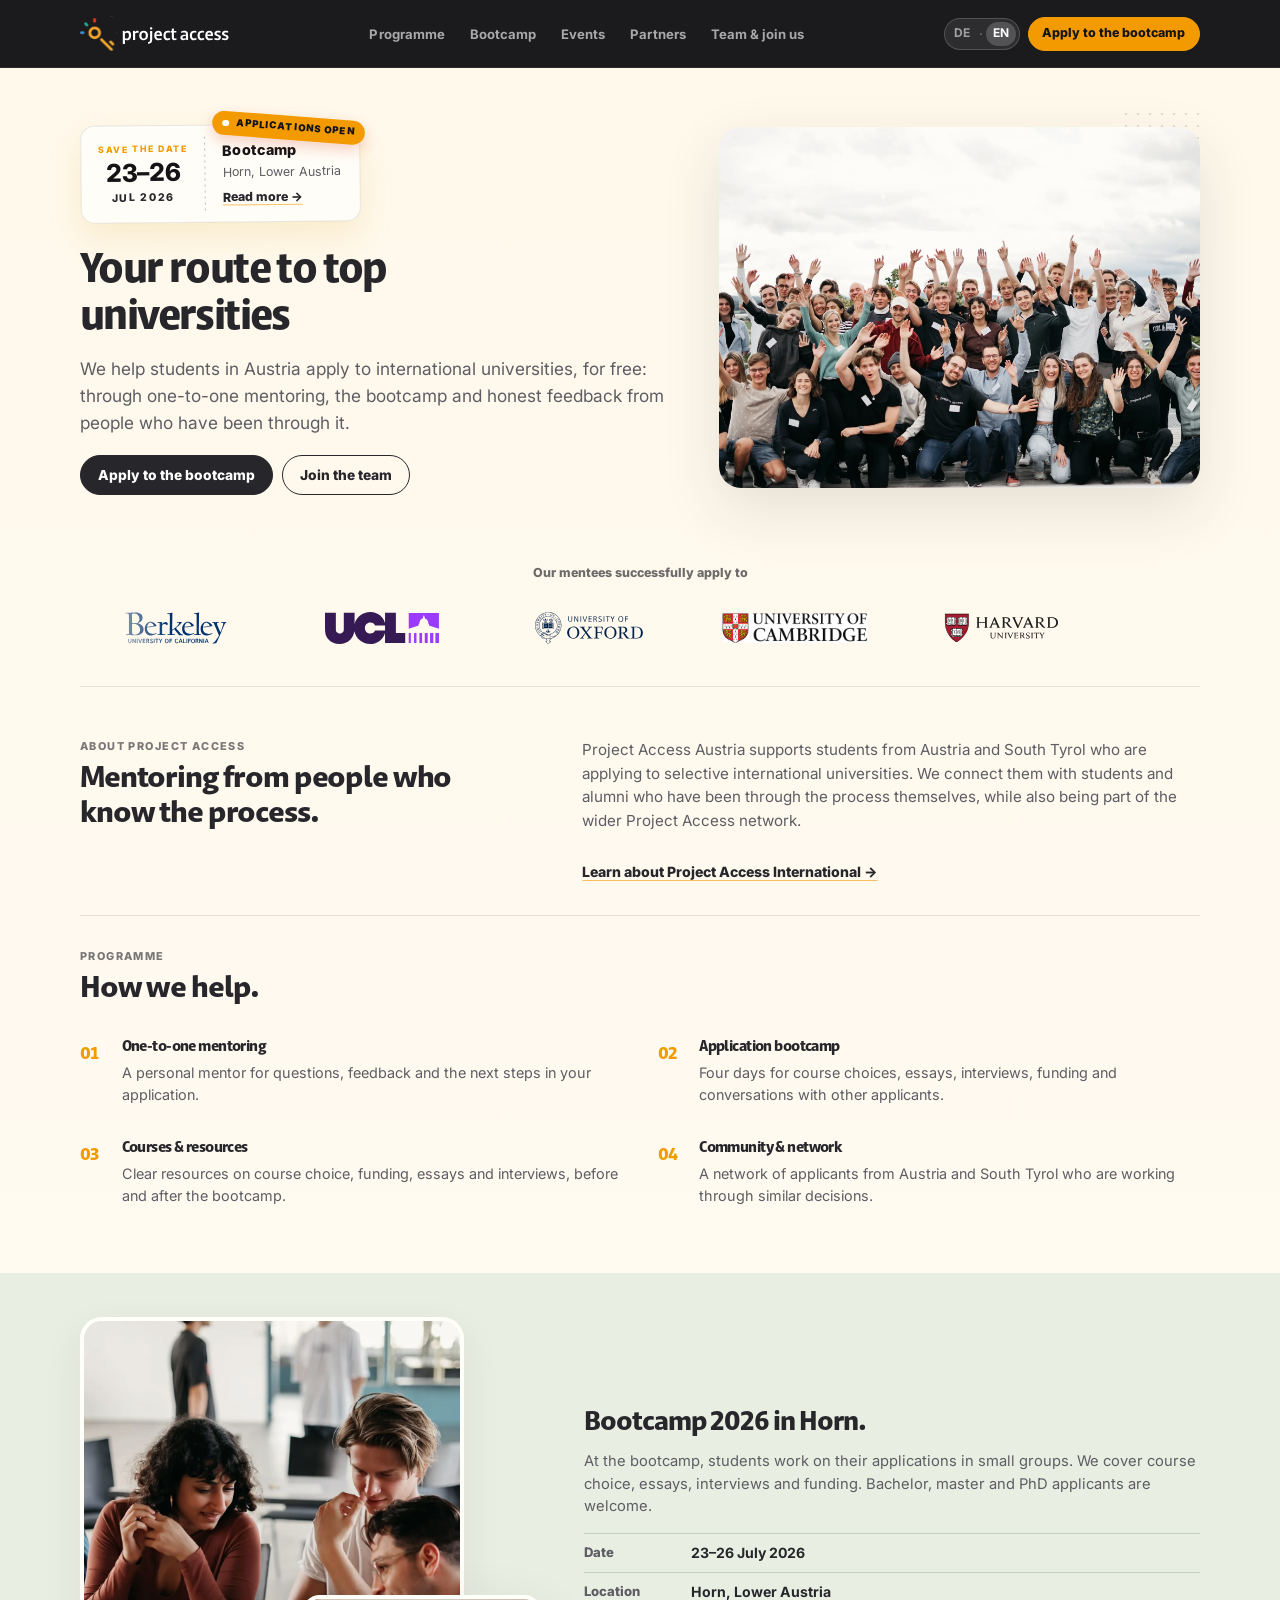
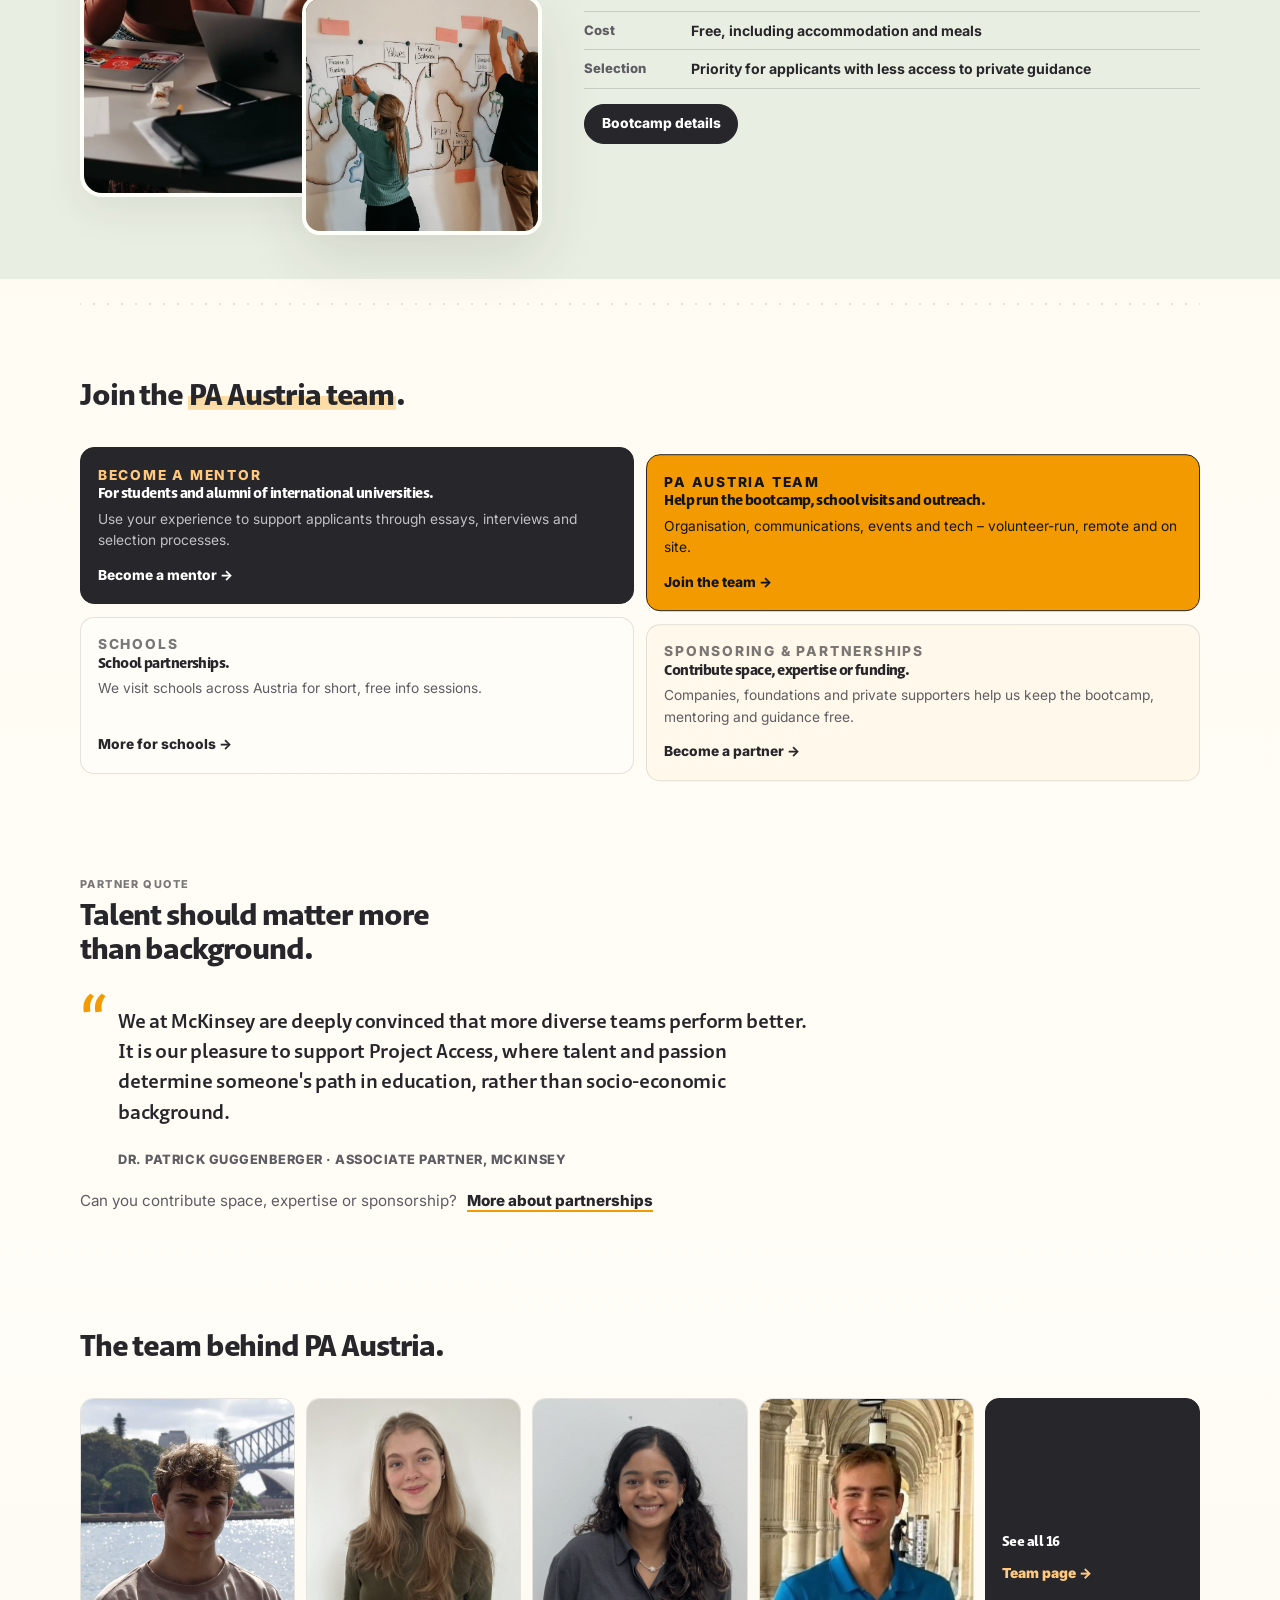
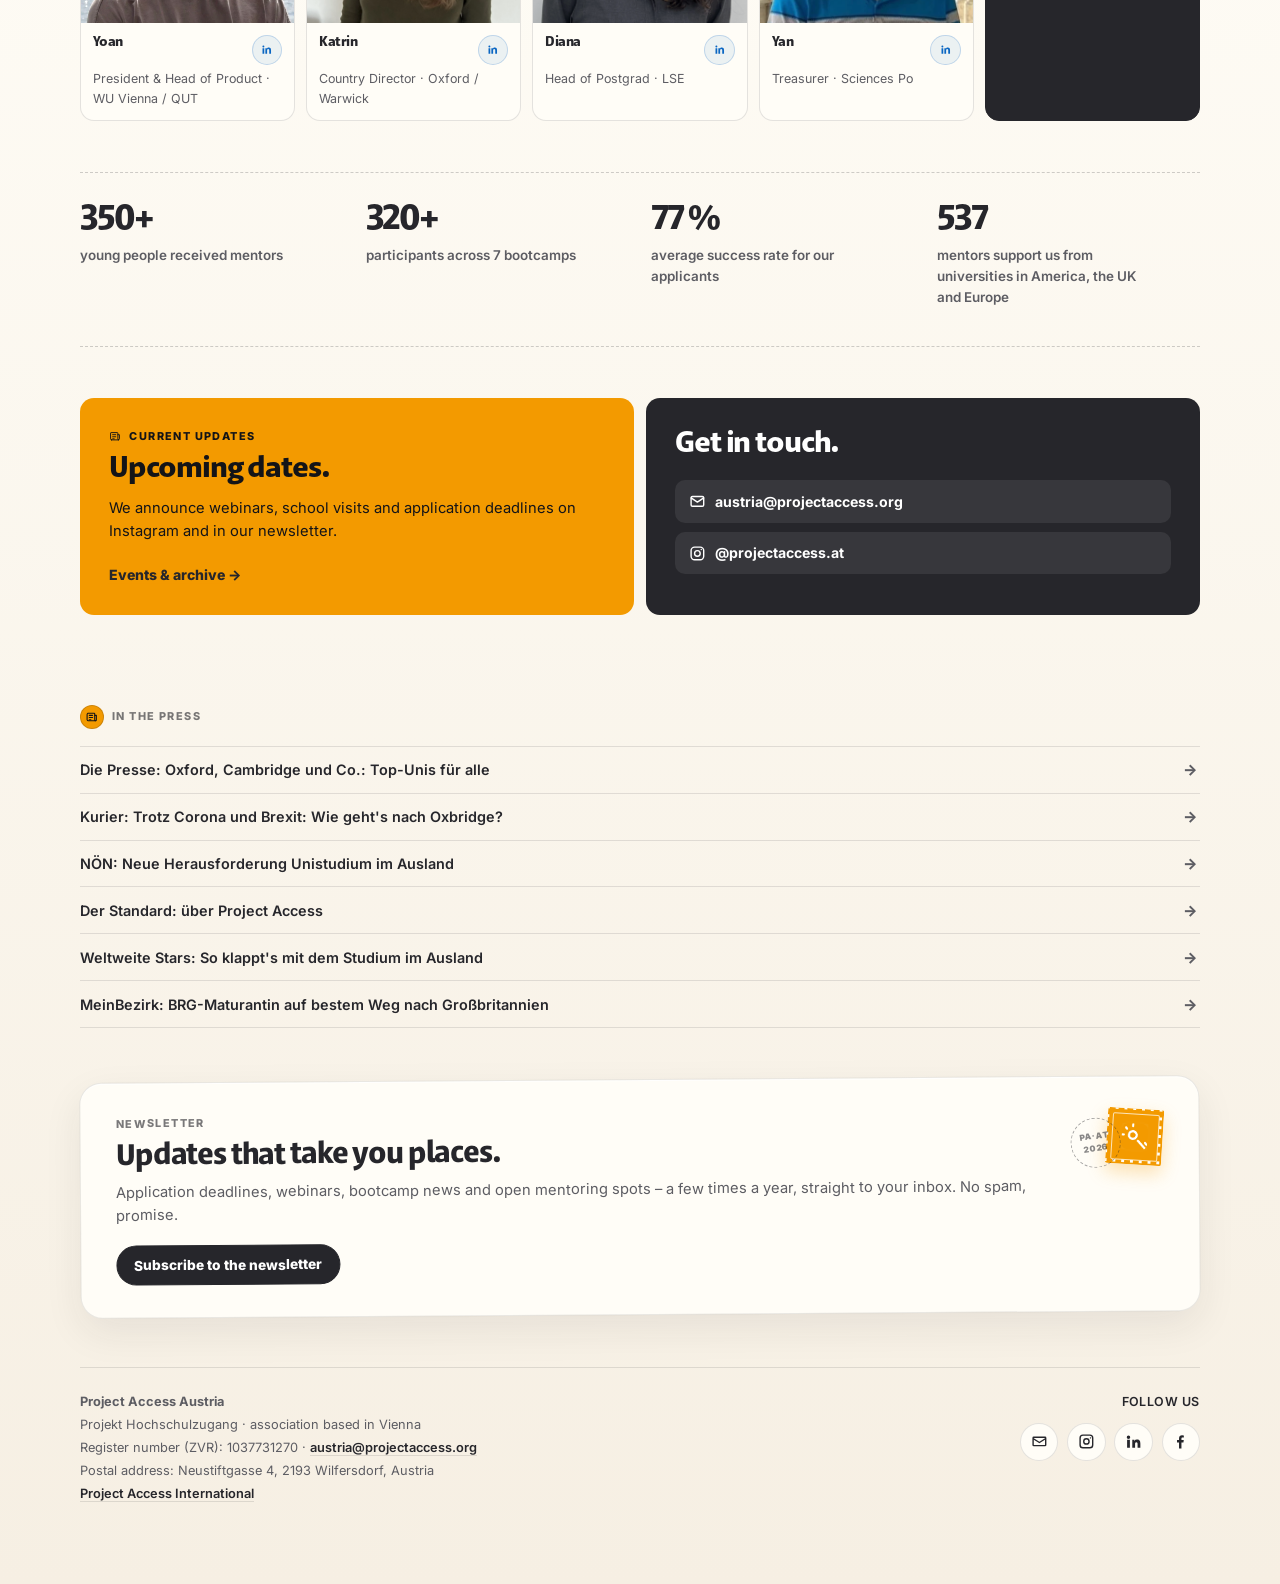
==== commit f5bbb082: "Simplify section labels and polish homepage layout. Remove redundant home-page eyebrows, keep remain" ====
--- a/en/index.html
+++ b/en/index.html
@@ -262,7 +262,6 @@
               <span>Applications open</span>
             </span>
           </a>
-          <p class="eyebrow">Project Access Austria</p>
           <h1>Your route to top universities</h1>
           <p class="lead">We help students in Austria apply to international universities, for free: through one-to-one mentoring, the bootcamp and honest feedback from people who have been through it.</p>
           <div class="hero-actions">
@@ -410,7 +409,6 @@
           <img class="image-small" src="../assets/DSC07694.webp" alt="Participants at a PA Austria workshop" loading="lazy" decoding="async" />
         </div>
         <div class="bootcamp-copy">
-          <p class="eyebrow">Bootcamp 2026 · applications open</p>
           <h2>Bootcamp 2026 in Horn.</h2>
           <p>At the bootcamp, students work on their applications in small groups. We cover course choice, essays, interviews and funding. Bachelor, master and PhD applicants are welcome.</p>
           <dl class="details">
@@ -439,13 +437,12 @@
 
       <section class="section-shell" id="engagement">
         <div class="section-heading">
-          <p class="eyebrow">Join the team</p>
           <h2>Join the <span class="mark">PA Austria team</span>.</h2>
         </div>
         <div class="bento">
           <article class="bento-tile w-3 accent-ink">
             <div>
-              <p class="eyebrow" style="color: rgba(255, 255, 255, 0.72);">Become a mentor</p>
+              <p class="eyebrow">Become a mentor</p>
               <h3>For students and alumni of international universities.</h3>
               <p>Use your experience to support applicants through essays, interviews and selection processes.</p>
             </div>
@@ -455,6 +452,7 @@
             <div>
               <p class="eyebrow">PA Austria team</p>
               <h3>Help run the bootcamp, school visits and outreach.</h3>
+              <p>Organisation, communications, events and tech – volunteer-run, remote and on site.</p>
             </div>
             <a class="tile-link" href="team.html">Join the team →</a>
           </article>
@@ -462,6 +460,7 @@
             <div>
               <p class="eyebrow">Schools</p>
               <h3>School partnerships.</h3>
+              <p>We visit schools across Austria for short, free info sessions.</p>
             </div>
             <a class="tile-link" href="partners.html#schools">More for schools →</a>
           </article>
@@ -493,7 +492,6 @@
 
       <section class="team-section section-shell" id="team">
         <div class="section-heading">
-          <p class="eyebrow">Team</p>
           <h2>The team behind PA Austria.</h2>
         </div>
         <div class="team-grid">
@@ -578,7 +576,7 @@
           <span>participants across 7 bootcamps</span>
         </article>
         <article>
-          <strong>76.9 %</strong>
+          <strong>77 %</strong>
           <span>average success rate for our applicants</span>
         </article>
         <article>
@@ -604,7 +602,6 @@
           <a class="inline-link" href="events.html">Events &amp; archive →</a>
         </div>
         <div class="contact-card">
-          <p class="eyebrow">Contact</p>
           <h2>Get in touch.</h2>
           <a href="mailto:austria@projectaccess.org">
             <svg class="contact-icon" viewBox="0 0 24 24" fill="none" stroke="currentColor" stroke-width="2" stroke-linecap="round" stroke-linejoin="round" aria-hidden="true">
--- a/styles.css
+++ b/styles.css
@@ -42,6 +42,11 @@
   box-sizing: border-box;
 }
 
+::selection {
+  background: var(--yellow-soft);
+  color: var(--ink-deep);
+}
+
 html {
   scroll-behavior: smooth;
   /* Sticky header has variable height (logo + paddings ~= 4-5rem). When
@@ -289,6 +294,15 @@
 
 .nav a:hover {
   color: #fff;
+}
+
+/* Current page indicator. */
+.nav a.is-active {
+  color: #fff;
+  text-decoration: underline;
+  text-decoration-color: var(--yellow);
+  text-decoration-thickness: 2px;
+  text-underline-offset: 0.45em;
 }
 
 /* BUTTONS */
@@ -689,13 +703,31 @@
 }
 
 .eyebrow {
-  display: block;
-  margin-bottom: 0.55rem;
-  color: var(--ink);
+  display: flex;
+  align-items: center;
+  width: fit-content;
+  max-width: 100%;
+  margin-bottom: 0.45rem;
+  color: var(--eyebrow-color, rgba(38, 38, 43, 0.62));
   font-size: 0.68rem;
-  font-weight: 900;
+  font-weight: 800;
   letter-spacing: 0.13em;
   text-transform: uppercase;
+}
+
+/* Eyebrows are intentionally quiet labels. Dark or high-contrast cards retint
+   them locally so they stay readable without turning into heavy UI pills. */
+
+.cta-panel,
+.bento-tile.accent-yellow,
+.event-card {
+  --eyebrow-color: var(--ink-deep);
+}
+
+.bento-tile.accent-ink,
+.contact-card,
+.team-cta-card {
+  --eyebrow-color: var(--yellow-soft);
 }
 
 .lead {
@@ -1075,6 +1107,10 @@
   color: rgba(255, 255, 255, 0.72);
 }
 
+.bento-tile.accent-ink .eyebrow {
+  color: var(--yellow-soft);
+}
+
 .bento-tile.accent-ink .tile-link:hover {
   color: var(--yellow-soft);
 }
@@ -1105,8 +1141,9 @@
 }
 
 @media (min-width: 721px) {
+  /* A gentle stagger keeps the grid playful without reading as misalignment. */
   .bento-tile:nth-child(even) {
-    --tile-offset: 0.8rem;
+    --tile-offset: 0.45rem;
     transform: translateY(var(--tile-offset));
   }
 }
@@ -1233,20 +1270,6 @@
   gap: 0.7rem;
 }
 
-/* On the team page the full roster is shown as one continuous list. We use
-   flexbox so the cards reflow cleanly across widths without leaving awkward
-   gaps when the last row has fewer members. */
-.team-section .full-team-grid {
-  display: flex;
-  flex-wrap: wrap;
-  justify-content: center;
-  gap: 0.7rem;
-}
-
-.team-section .full-team-grid > .team-card {
-  flex: 1 1 10rem;
-  max-width: 17rem;
-}
 
 .team-card {
   overflow: hidden;
@@ -1372,18 +1395,14 @@
   font-size: 0.86rem;
 }
 
-.team-cta-card::after {
-  content: "→";
-  position: absolute;
-  right: 0.9rem;
-  bottom: 0.7rem;
-  color: var(--yellow-soft);
-  font-size: 1.25rem;
-  font-weight: 900;
+/* The link label already carries its own arrow; nudge it on hover instead of
+   stacking a second decorative arrow in the corner. */
+.team-cta-card strong {
+  display: inline-block;
   transition: transform 160ms ease;
 }
 
-.team-cta-card:hover::after {
+.team-cta-card:hover strong {
   transform: translateX(3px);
 }
 
@@ -1404,9 +1423,11 @@
   max-width: 44rem;
 }
 
+/* Full roster: auto-fill keeps every card the same width, so a short last
+   row never stretches its cards wider than the rest of the grid. */
 .full-team-grid {
   display: grid;
-  grid-template-columns: repeat(4, minmax(0, 1fr));
+  grid-template-columns: repeat(auto-fill, minmax(10rem, 1fr));
   gap: 0.7rem;
 }
 
@@ -1505,13 +1526,24 @@
 }
 
 .feature-list li {
-  padding: 0.8rem 0.9rem;
+  position: relative;
+  padding: 0.8rem 0.9rem 0.8rem 2.35rem;
   color: var(--ink);
   background: var(--paper);
   border: 1px solid var(--line);
   border-radius: var(--radius-md);
   font-weight: 600;
   font-size: 0.9rem;
+}
+
+/* Checkmark for plain feature lists; the numbered bootcamp variant
+   overrides this with its own counter. */
+.feature-list li::before {
+  content: "✓";
+  position: absolute;
+  left: 0.95rem;
+  color: var(--yellow);
+  font-weight: 900;
 }
 
 .topics-section {
@@ -2041,6 +2073,10 @@
 }
 
 .cta-panel {
+  /* Boxed panels carry their section padding inside the colored box, so give
+     them outer breathing room — otherwise they sit glued to neighbouring
+     cards (schools chapter, newsletter postcard). */
+  margin-block: clamp(1.2rem, 2.6vw, 2rem);
   padding: clamp(1.3rem, 3vw, 2rem);
   background: var(--yellow);
   border-radius: var(--radius-lg);
@@ -2179,9 +2215,12 @@
   color: #fff;
 }
 
-.contact-card .eyebrow,
 .contact-card p {
   color: rgba(255, 255, 255, 0.72);
+}
+
+.contact-card .eyebrow {
+  color: var(--yellow-soft);
 }
 
 .contact-card a {
@@ -2645,6 +2684,13 @@
     left: 0;
     right: 0;
     z-index: 30;
+    /* Reset the desktop grid placement: an absolutely positioned grid item
+       with an explicit grid-column resolves left/right against that narrow
+       grid area, which pinned the open menu under the middle column instead
+       of spanning the header. Auto placement makes the header's padding box
+       the containing block, so the panel runs edge to edge. */
+    grid-area: auto;
+    justify-self: auto;
     display: none;
     flex-direction: column;
     gap: 0.85rem;
@@ -2777,11 +2823,12 @@
     padding-top: clamp(1.4rem, 5vw, 2.2rem);
   }
 
-  /* Center the save-the-date ticket once the hero column stacks. */
+  /* Keep the date ticket first on mobile so the event timing stays visible
+     right away when the hero stacks. */
   .hero-copy > .save-the-date {
     display: grid;
-    margin-inline: auto;
-    transform-origin: top center;
+    margin: 0 0 1rem;
+    transform-origin: top left;
   }
 
   /* Constrain stacked hero/page-hero images so they don't dominate the fold. */
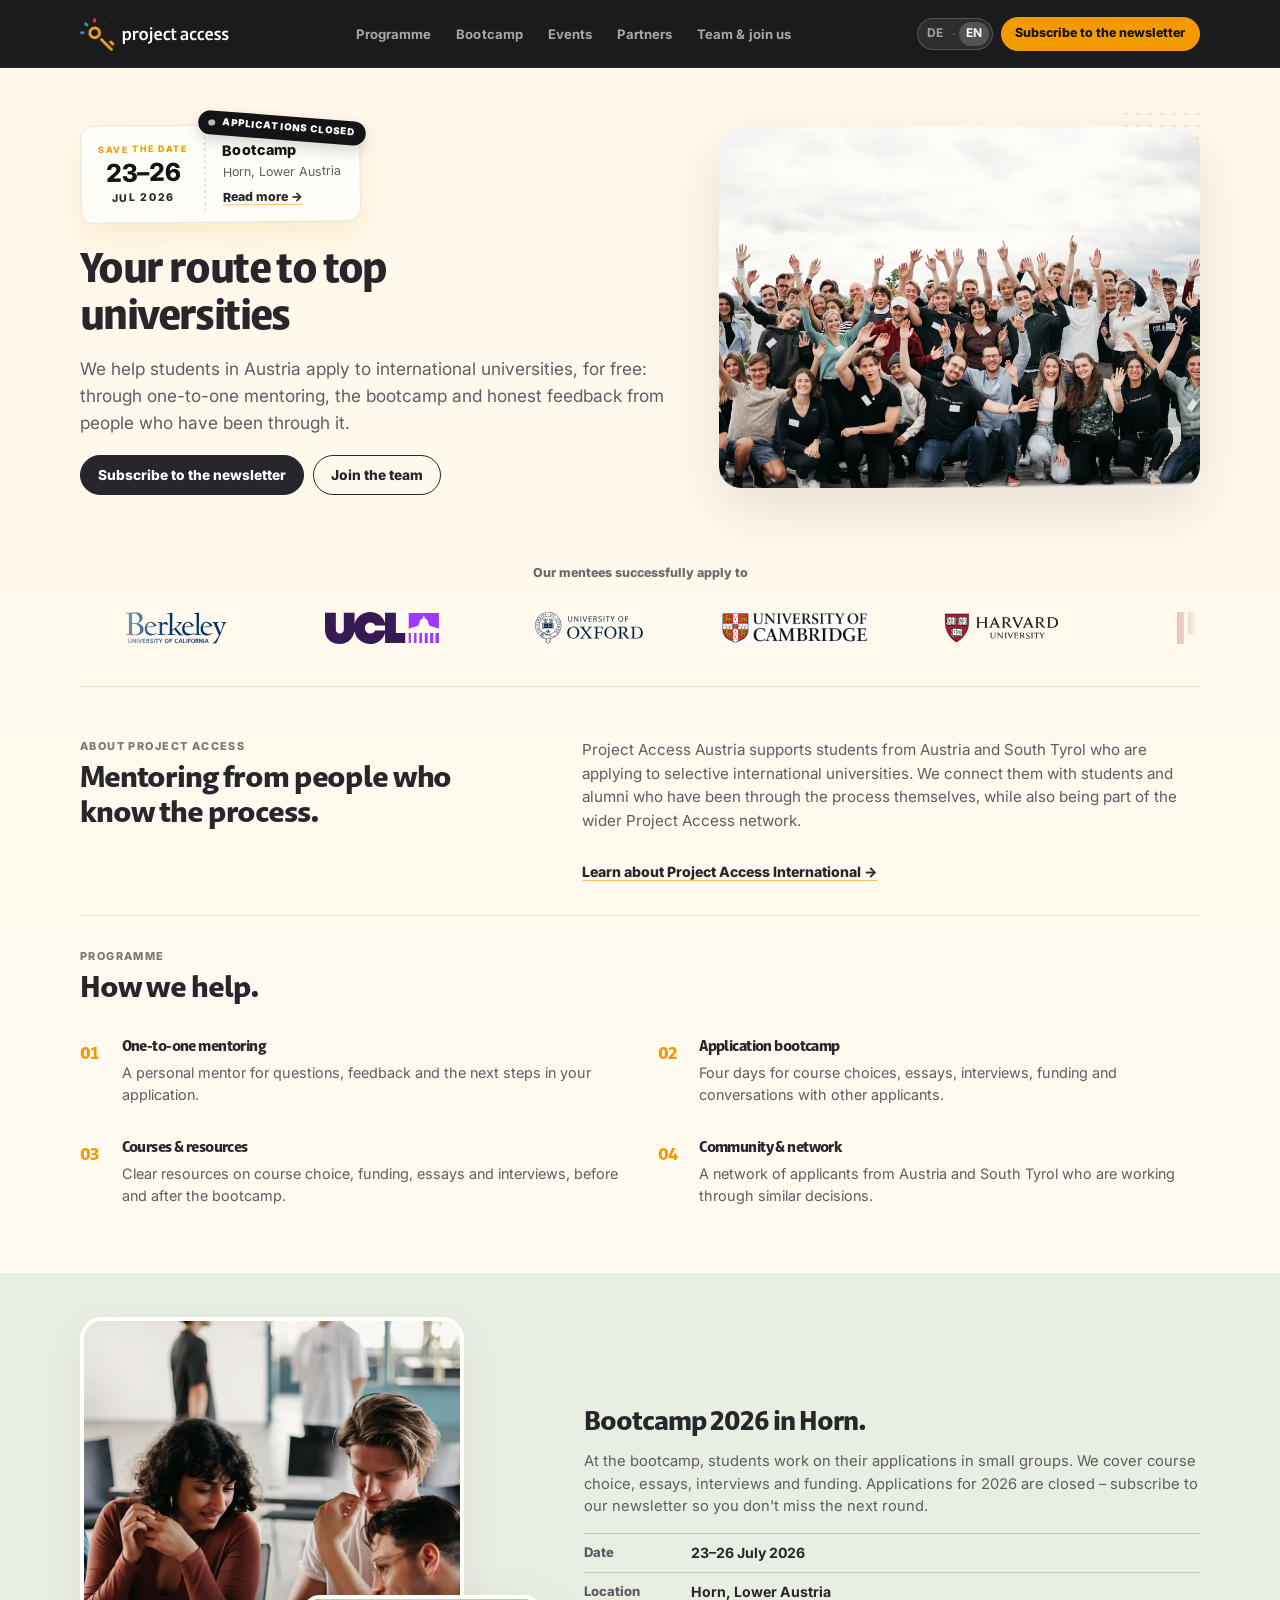
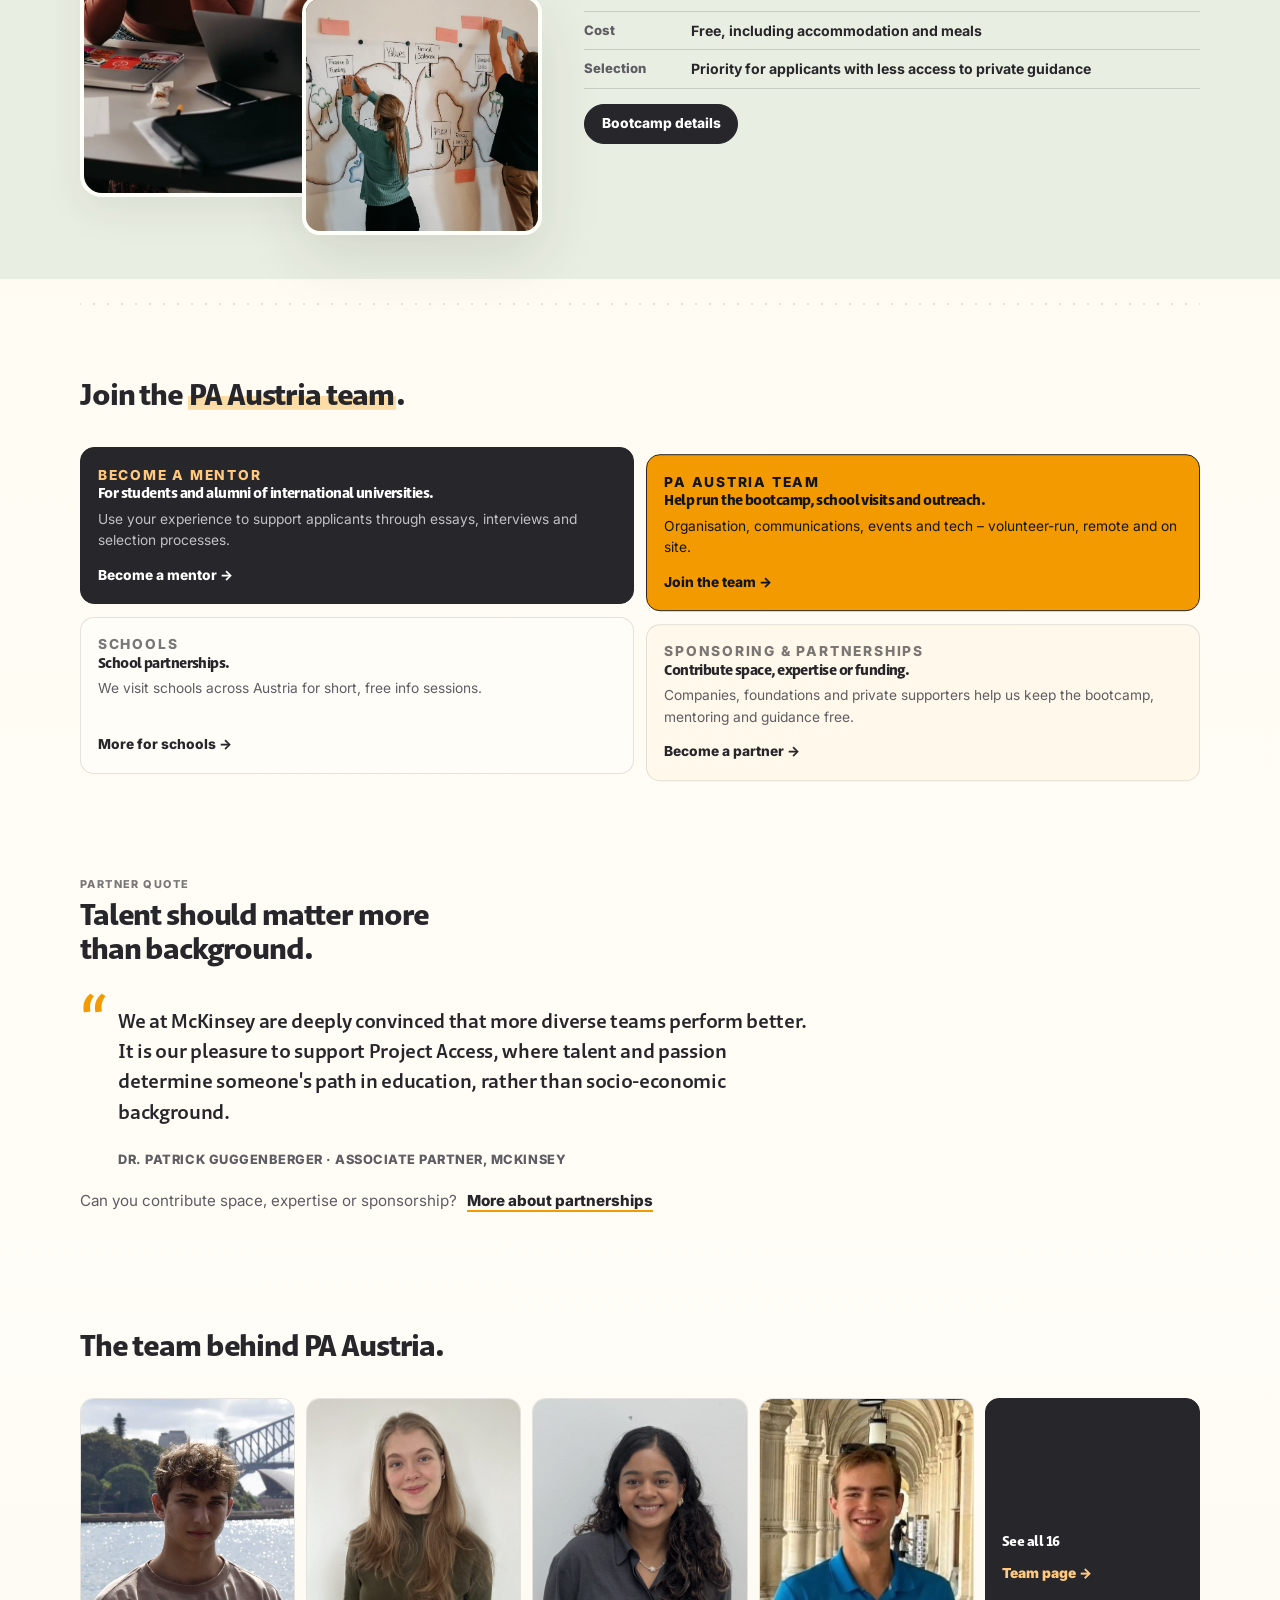
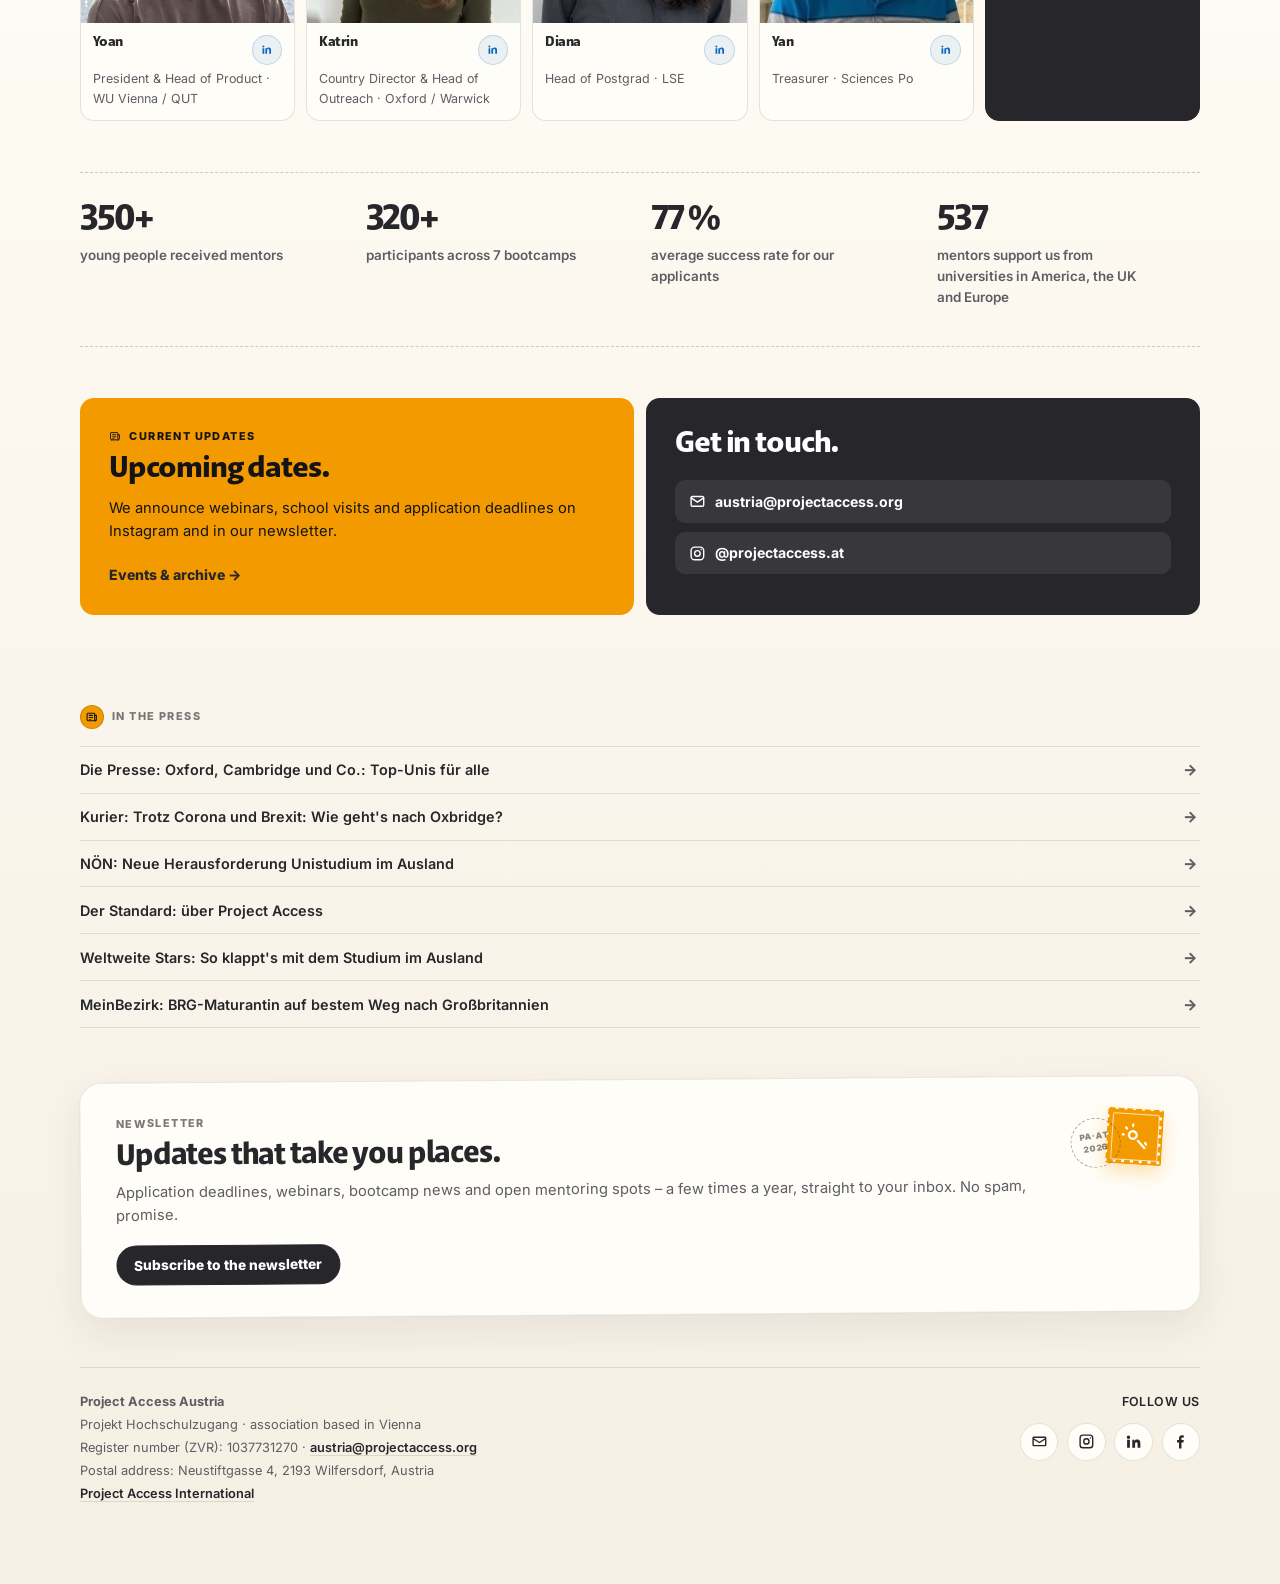
==== commit dd7cb2fb: "Close Bootcamp 2026 applications; swap book-a-call for newsletter Applications for the 2026 bootcamp" ====
--- a/en/index.html
+++ b/en/index.html
@@ -43,13 +43,11 @@
 
     <link rel="preconnect" href="https://fonts.googleapis.com" />
     <link rel="preconnect" href="https://fonts.gstatic.com" crossorigin />
-    <link rel="preconnect" href="https://assets.calendly.com" crossorigin />
     <link
       href="https://fonts.googleapis.com/css2?family=Inter:wght@500;600;700;800;900&display=swap"
       rel="stylesheet"
     />
     <link rel="stylesheet" href="../styles.css" />
-    <link href="https://assets.calendly.com/assets/external/widget.css" rel="stylesheet" />
 
     <script type="application/ld+json">
 {
@@ -213,9 +211,9 @@
           <span class="lang-switch-link is-active" aria-current="true">EN</span>
         </a>
         
-        <a class="button button-small header-cta" href="https://airtable.com/appSrxV1MH9LEChsv/shrIVlh0hcQlHqStE">
-          
-          <span class="header-cta-label header-cta-label-full">Apply to the bootcamp</span>
+        
+        <a class="button button-small header-cta" href="https://airtable.com/appSrxV1MH9LEChsv/shriRjvsfQX4UZiSg">
+          <span class="header-cta-label header-cta-label-full">Subscribe to the newsletter</span>
           
         </a>
         
@@ -257,15 +255,15 @@
               <p class="save-the-date-location">Horn, Lower Austria</p>
               <span class="save-the-date-link">Read more →</span>
             </div>
-            <span class="save-the-date-status">
+            <span class="save-the-date-status is-closed">
               <span class="save-the-date-pulse" aria-hidden="true"></span>
-              <span>Applications open</span>
+              <span>Applications closed</span>
             </span>
           </a>
           <h1>Your route to top universities</h1>
           <p class="lead">We help students in Austria apply to international universities, for free: through one-to-one mentoring, the bootcamp and honest feedback from people who have been through it.</p>
           <div class="hero-actions">
-            <a class="button" href="https://airtable.com/appSrxV1MH9LEChsv/shrIVlh0hcQlHqStE">Apply to the bootcamp</a>
+            <a class="button" href="https://airtable.com/appSrxV1MH9LEChsv/shriRjvsfQX4UZiSg">Subscribe to the newsletter</a>
             <a class="button button-secondary" href="https://projectaccess.org/austria-various-roles">Join the team</a>
           </div>
         </div>
@@ -410,7 +408,7 @@
         </div>
         <div class="bootcamp-copy">
           <h2>Bootcamp 2026 in Horn.</h2>
-          <p>At the bootcamp, students work on their applications in small groups. We cover course choice, essays, interviews and funding. Bachelor, master and PhD applicants are welcome.</p>
+          <p>At the bootcamp, students work on their applications in small groups. We cover course choice, essays, interviews and funding. Applications for 2026 are closed – subscribe to our newsletter so you don&#39;t miss the next round.</p>
           <dl class="details">
             <div>
               <dt>Date</dt>
@@ -512,7 +510,7 @@
             </div>
           </article>
           <article class="team-card">
-            <img src="../assets/Katrin_Outreach.webp" alt="Katrin – Country Director · Oxford / Warwick" loading="lazy" decoding="async" />
+            <img src="../assets/Katrin_Outreach.webp" alt="Katrin – Country Director &amp; Head of Outreach · Oxford / Warwick" loading="lazy" decoding="async" />
             <div class="team-card-body">
               <div class="team-card-header">
                 <h3>Katrin</h3>
@@ -524,7 +522,7 @@
                   </span>
                 </a>
               </div>
-              <p>Country Director · Oxford / Warwick</p>
+              <p>Country Director &amp; Head of Outreach · Oxford / Warwick</p>
             </div>
           </article>
           <article class="team-card">
@@ -728,21 +726,5 @@
       </div>
     </footer>
 
-    <script src="https://assets.calendly.com/assets/external/widget.js" type="text/javascript" async></script>
-    <script type="text/javascript">
-      window.addEventListener("load", function () {
-        if (!window.Calendly) {
-          return;
-        }
-
-        window.Calendly.initBadgeWidget({
-          url: "https://calendly.com/austria-projectaccess/dein-call-mit-project-access",
-          text: "Book a call with us!",
-          color: "#26262b",
-          textColor: "#fffdf7",
-          branding: true
-        });
-      });
-    </script>
   </body>
 </html>
--- a/styles.css
+++ b/styles.css
@@ -611,6 +611,19 @@
   }
 }
 
+/* Closed-application state: swap the live yellow sticker for a muted, static one. */
+.save-the-date-status.is-closed {
+  background: var(--ink-deep);
+  color: var(--paper);
+  box-shadow: 0 6px 14px rgba(38, 38, 43, 0.18);
+}
+
+.save-the-date-status.is-closed .save-the-date-pulse {
+  background: rgba(255, 255, 255, 0.7);
+  box-shadow: none;
+  animation: none;
+}
+
 @media (max-width: 480px) {
   .save-the-date {
     grid-template-columns: 1fr;
@@ -1878,6 +1891,27 @@
 
 @media (prefers-reduced-motion: reduce) {
   .next-event-pulse { animation: none; }
+}
+
+/* Closed-application state for the next-event card status chip. */
+.next-event-status.is-closed .next-event-pulse {
+  background: rgba(255, 255, 255, 0.7);
+  box-shadow: none;
+  animation: none;
+}
+
+/* Inline notice used to flag a closed application round in a page hero. */
+.hero-notice {
+  margin: 0 0 1.6rem;
+  padding: 0.85rem 1.1rem;
+  background: var(--green-soft);
+  border-left: 4px solid var(--yellow);
+  border-radius: var(--radius-sm);
+  color: var(--ink);
+  font-weight: 600;
+  font-size: 0.95rem;
+  line-height: 1.5;
+  max-width: 46ch;
 }
 
 /* STAY UPDATED — compact section pairing copy with a short list of contact
